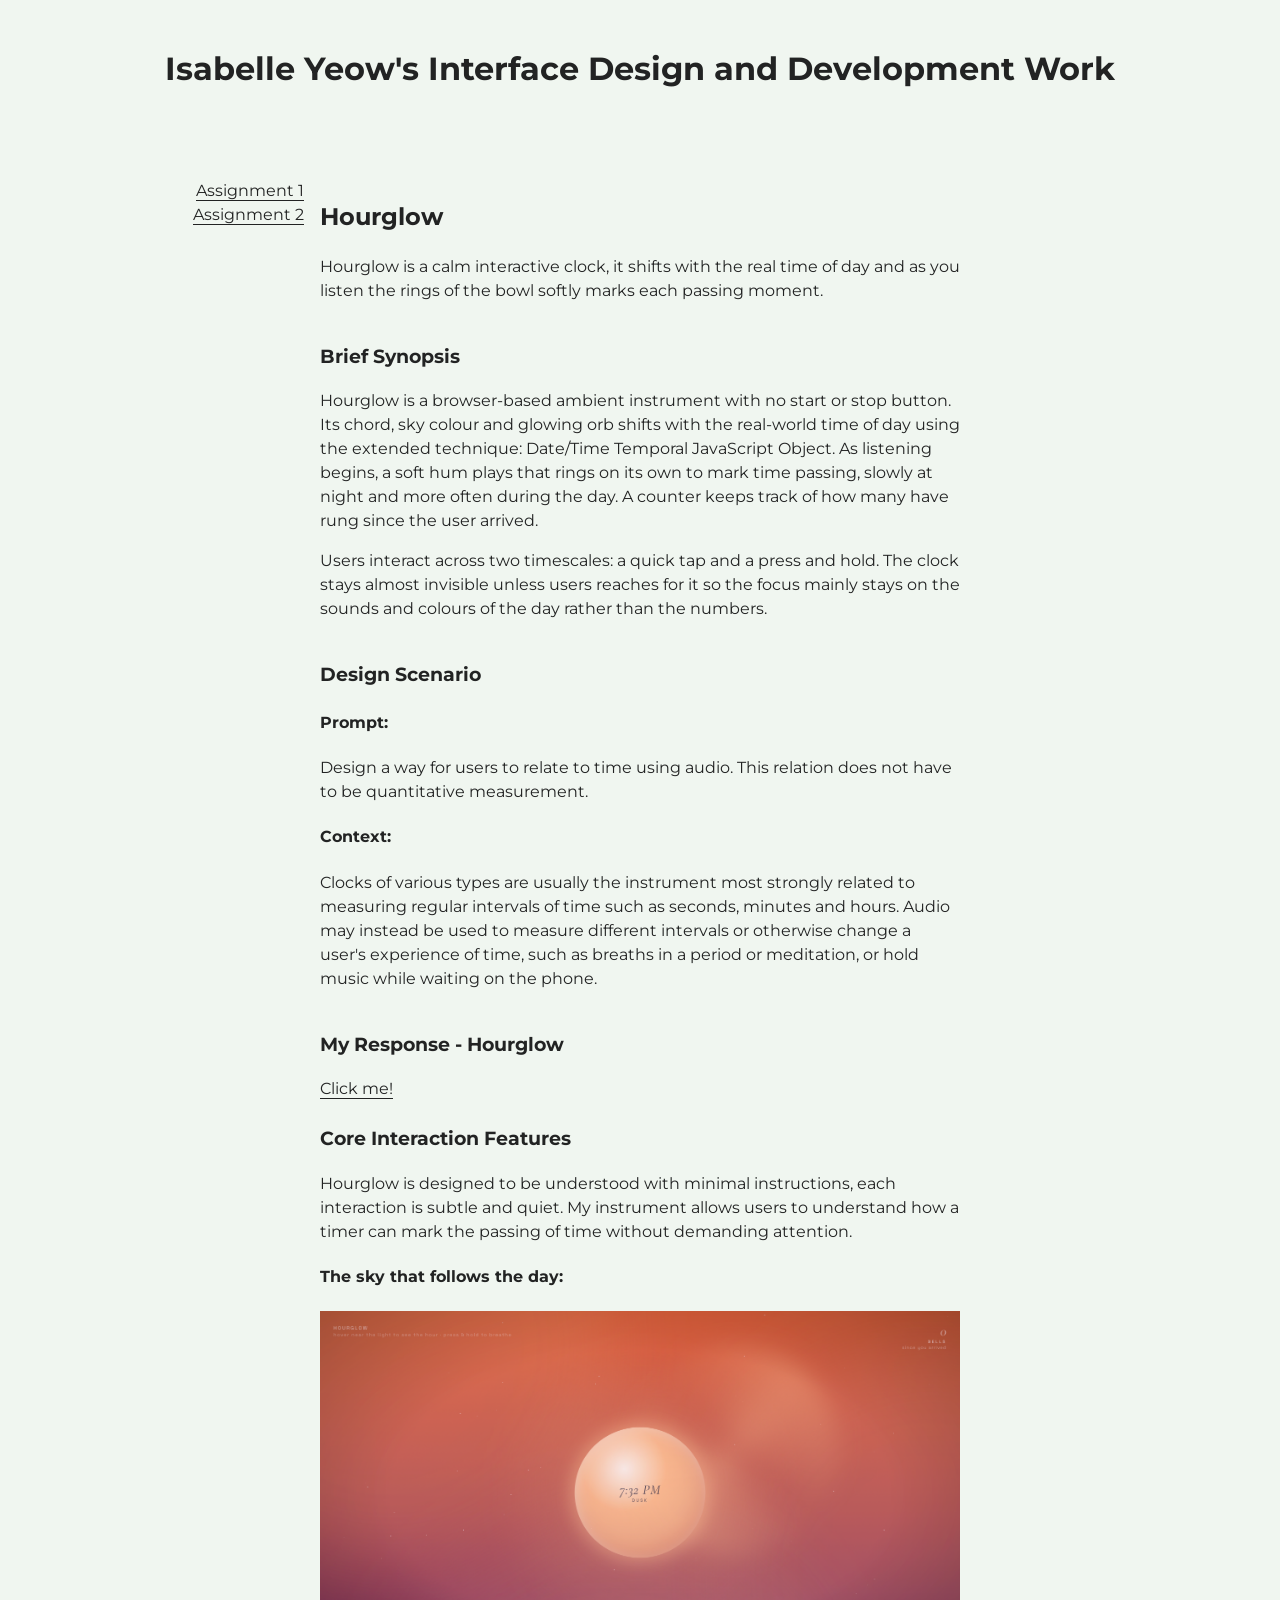
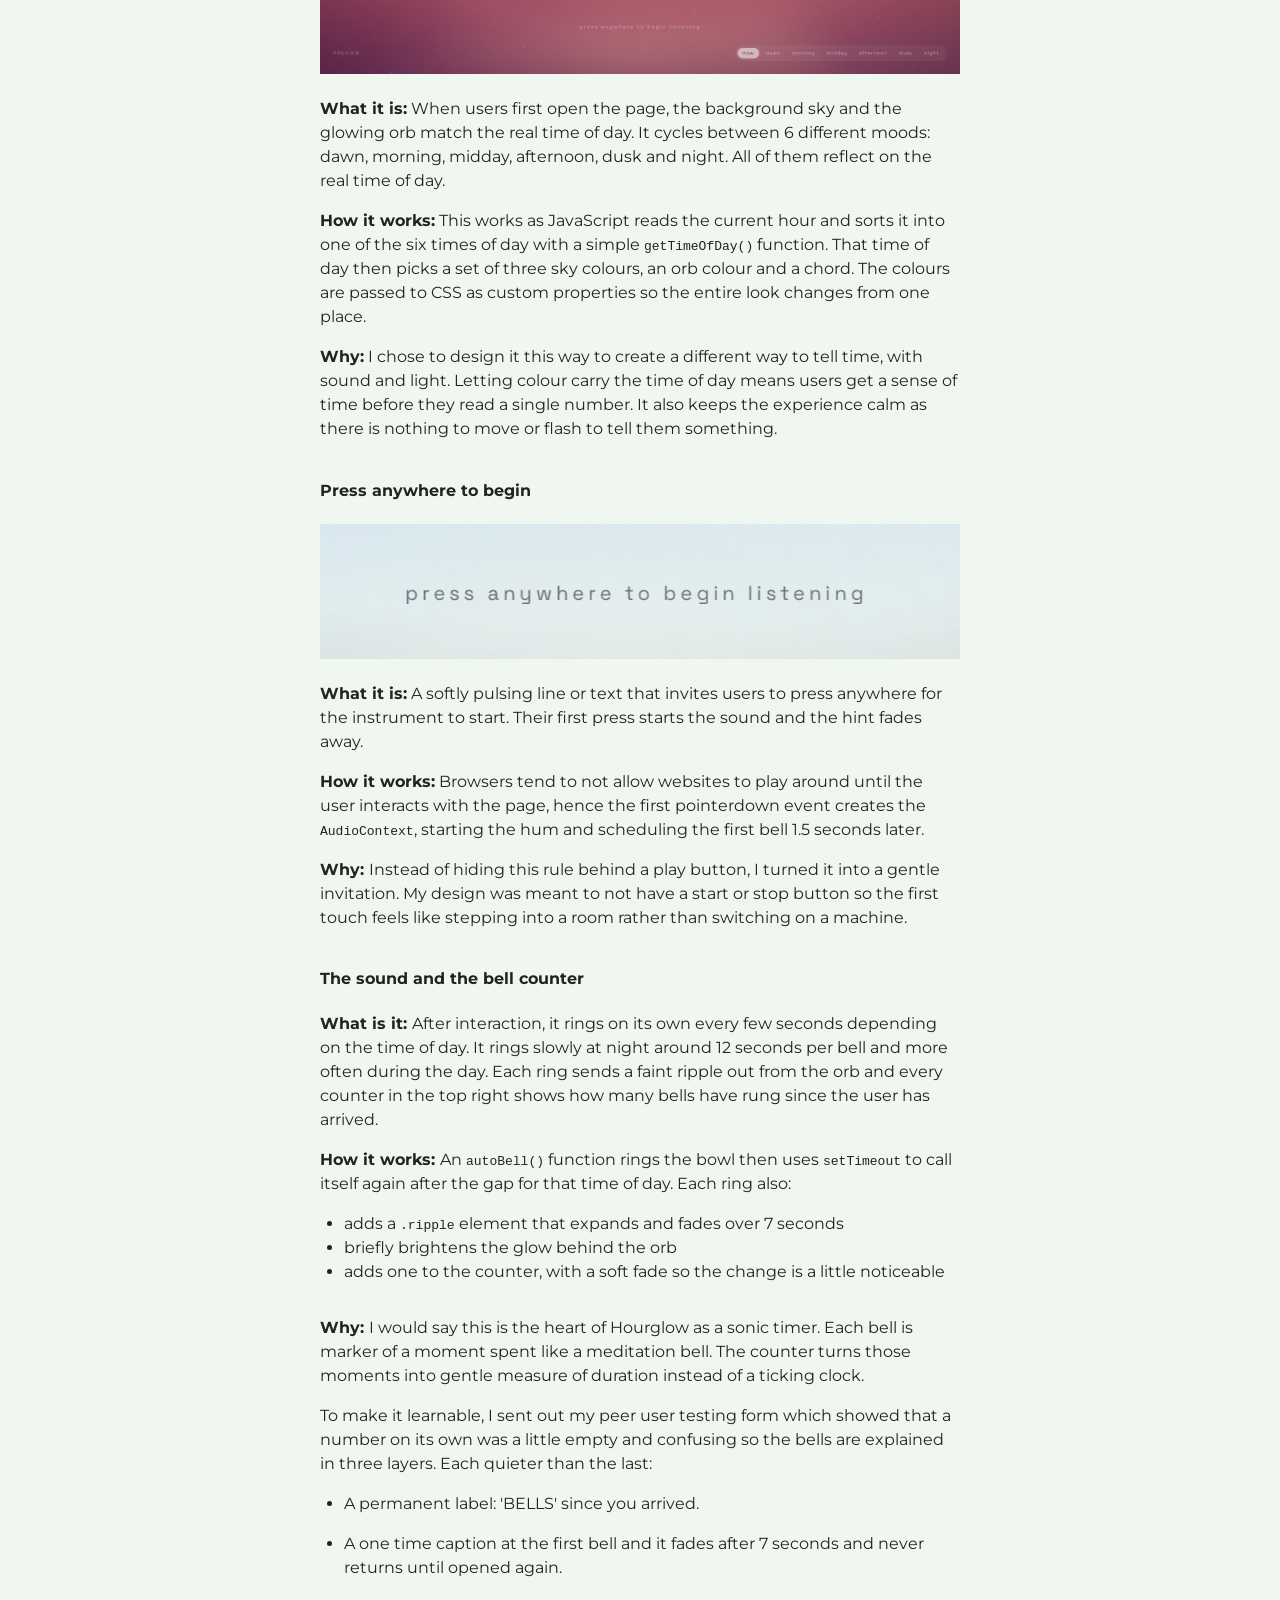
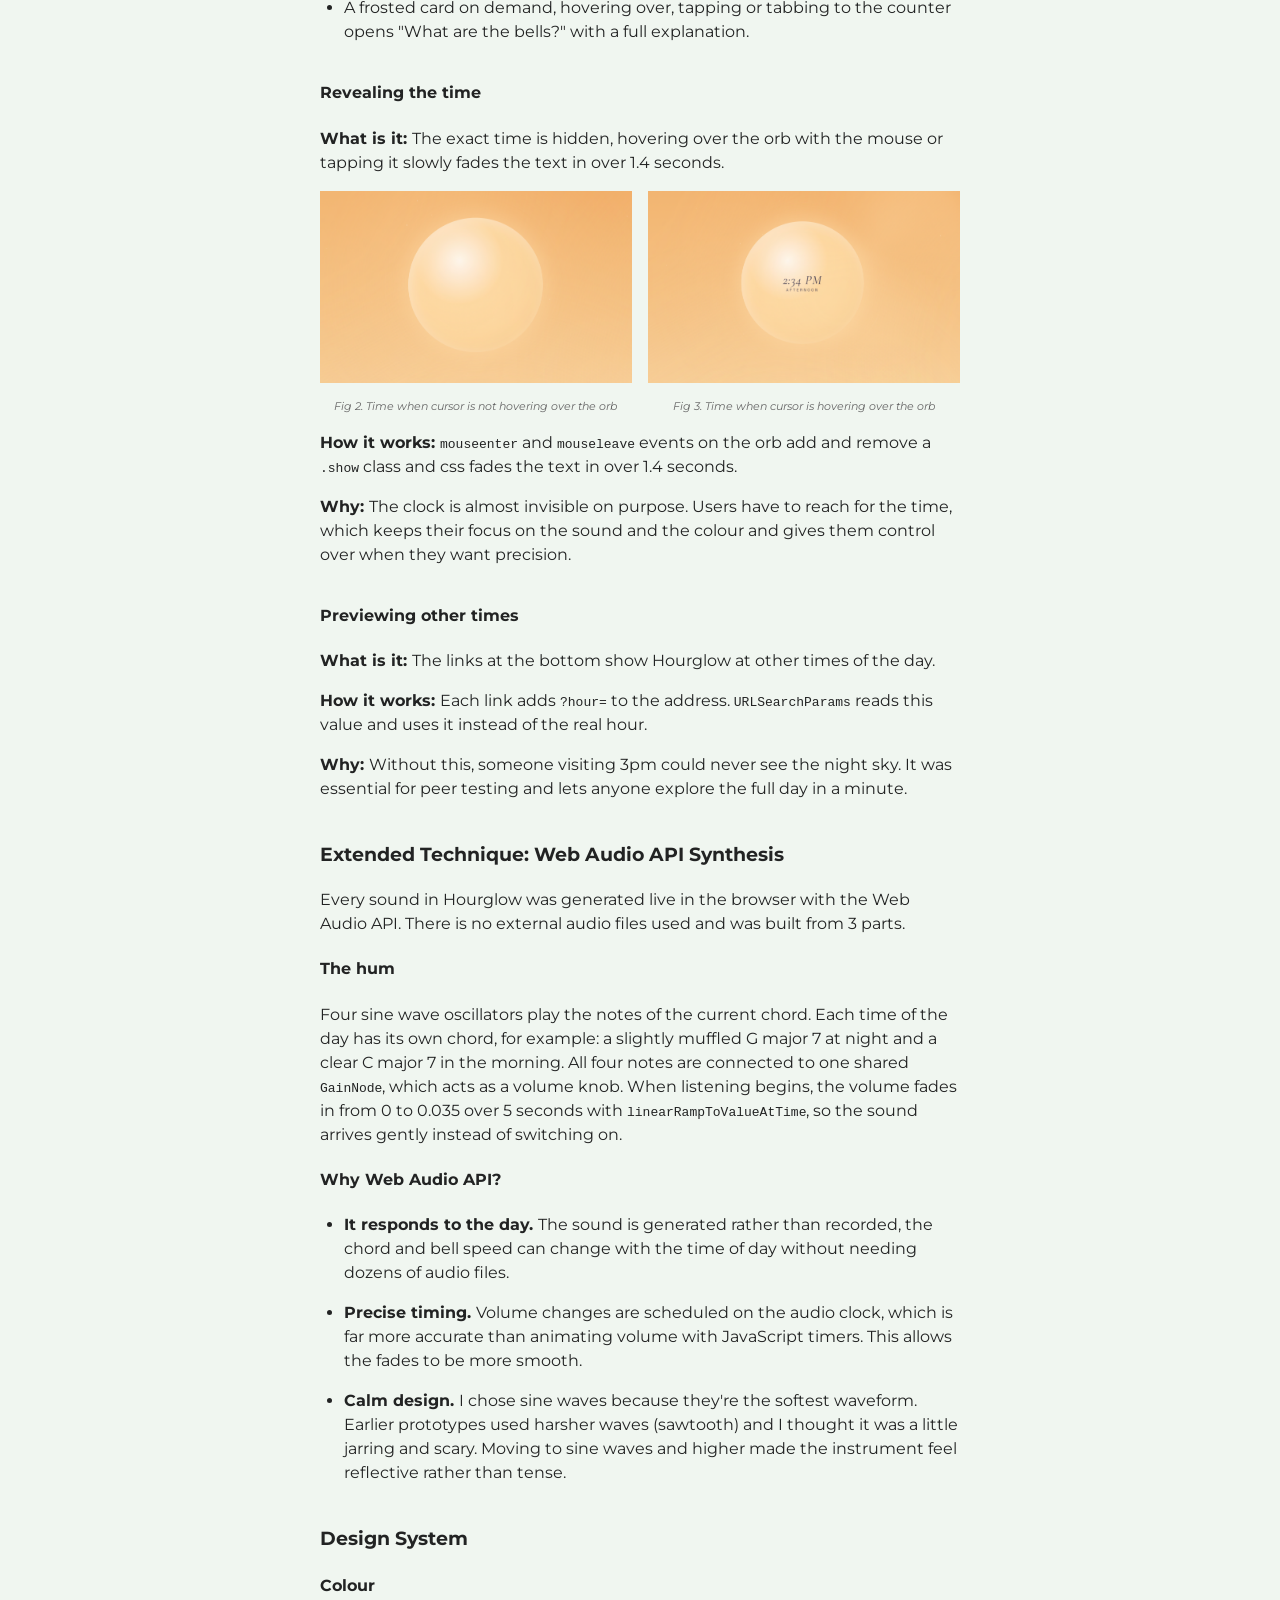
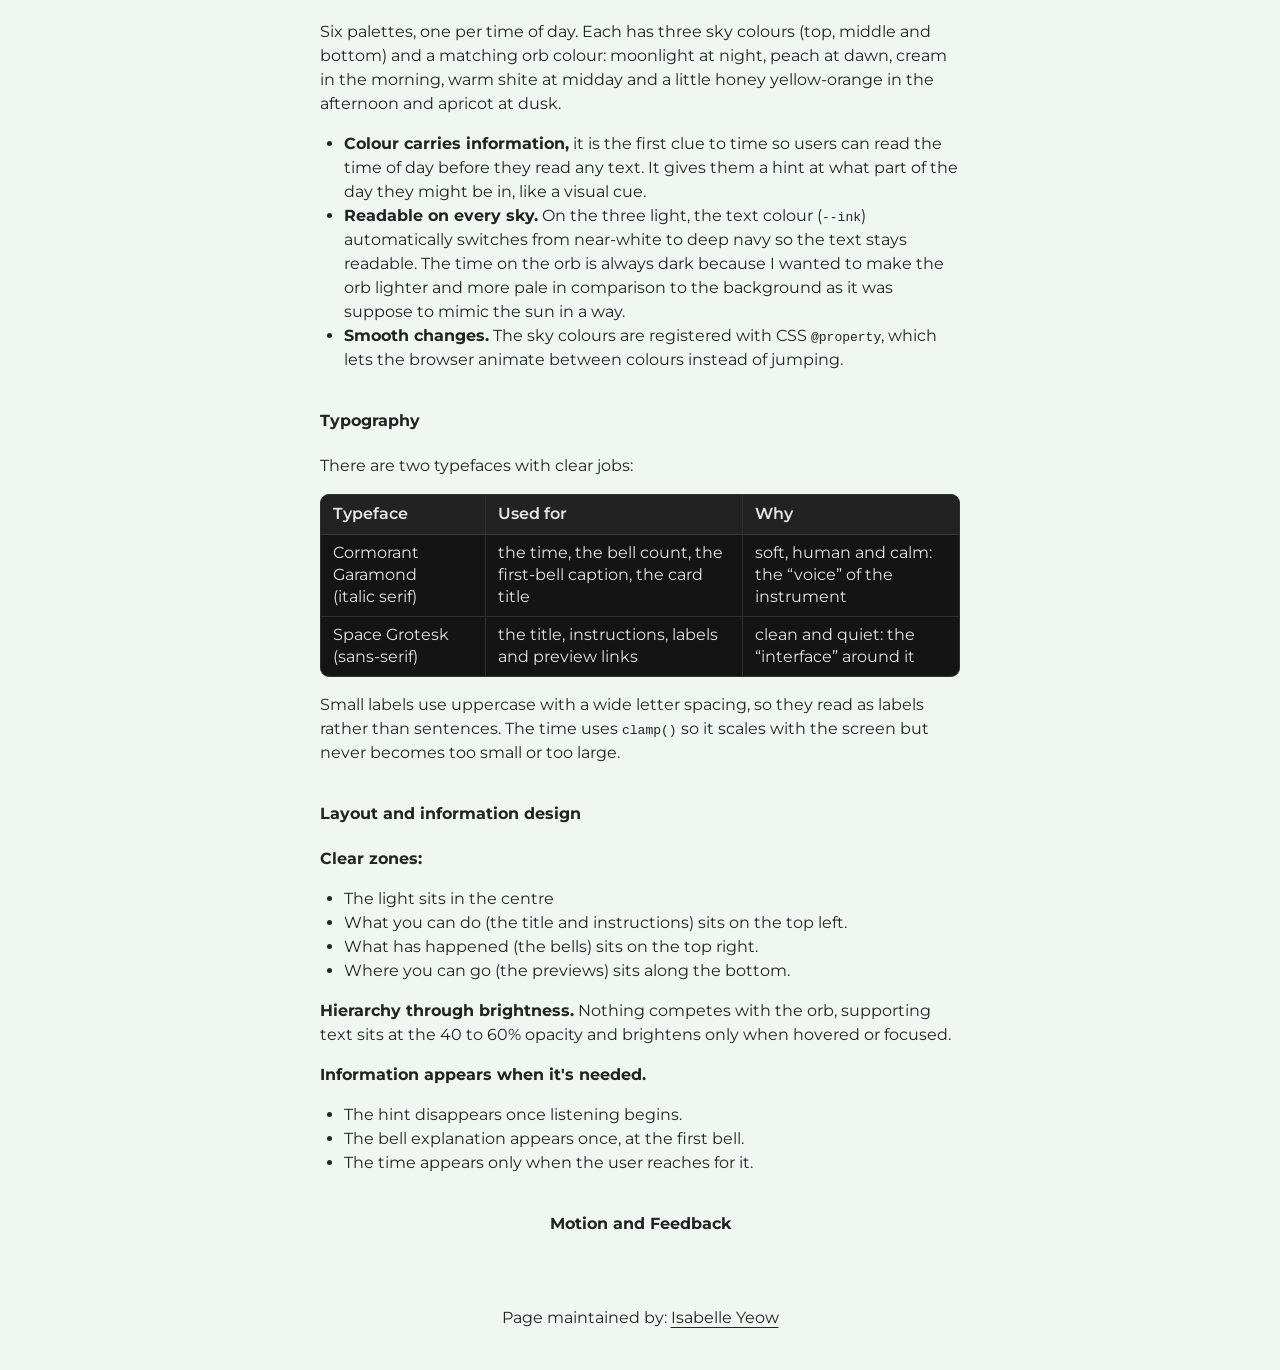
==== index.html @ b7713d22 "Update index.html" ====
<!doctype html>
<html lang="en">
<head>
    <meta charset="UTF-8">
    <meta name="viewport"
          content="width=device-width, user-scalable=no, initial-scale=1.0, maximum-scale=1.0, minimum-scale=1.0">
    <meta http-equiv="X-UA-Compatible" content="ie=edge">

<!-- !!!!! -->
<!--    change this to refer to your specific page  -->
    <title>Isabelle's Work Index!</title>

<!-- !!!!! -->
<!--  change this to your preferred icon  -->
    <!-- favicon was sourced from favicon.io but the original graphics are copyright 2020 Twitter, Inc
    and other contributors -->
    <!-- They are licensed under CC-BY 4.0 as linked below -->
    <!-- https://creativecommons.org/licenses/by/4.0/ -->
    <link rel="icon" type="image/png" href="./assets/icons/favicon.ico">

    <link rel="stylesheet" href="reset.css">
    <link rel="stylesheet" href="style.css">
</head>
<body>

    <header>
<!-- !!!!! -->
<!--    change this to your preferred online name  -->
        <h1>Isabelle Yeow's Interface Design and Development Work</h1>
    </header>

    <div class="mainNavContainer">

        <nav>
            <a href="./assignment1.html">Assignment 1</a>
            <a href="./assignment2.html">Assignment 2</a>
        </nav>

        <main>
            <section id="intro-section">
                <h1>Hourglow</h1>
                <p>Hourglow is a calm interactive clock, it shifts with the real time of day and as you listen the rings of the bowl softly marks each passing moment. </p>
            </section>
       

        <section>
                <h3>Brief Synopsis</h3>
                    <p> Hourglow is a browser-based ambient instrument with no start or stop button. Its chord, sky colour and glowing orb shifts with the real-world time of day using 
                        the extended technique: Date/Time Temporal JavaScript Object. As listening begins, a soft hum plays that rings on its own to mark time passing, slowly at night and more often during the day. A counter keeps track of how 
                        many have rung since the user arrived.</p>
                    <p>Users interact across two timescales: a quick tap and a press and hold. The clock stays almost invisible unless users reaches for it so the focus mainly stays on the 
                        sounds and colours of the day rather than the numbers. </p>
                    </p>
        </section>

        <section>
                <h3>Design Scenario</h3>
                <h4>Prompt:</h4>
                    <p>Design a way for users to relate to time using audio. This relation does not have to be quantitative measurement.</p>
                <h4>Context:</h4>
                <p>Clocks of various types are usually the instrument most strongly related to measuring regular intervals of time such as 
                    seconds, minutes and hours. Audio may instead be used to measure different intervals or otherwise change a user's experience of time, such as breaths 
                    in a period or meditation, or hold music while waiting on the phone.</p>
        </section>

        <section>
                <h3>My Response - Hourglow</h3>
                <a href="https://isabelleyeow.github.io/parallelPrototypesA2/">Click me!</a>
                <p></p>
                <h3>Core Interaction Features</h3>
                <p>Hourglow is designed to be understood with minimal instructions, each interaction is subtle and quiet. My instrument allows users to understand how a timer can mark the passing of time without demanding attention. </p>

                <h4>The sky that follows the day:</h4>
                <img src="sky.png">
                <!--add more information about why night only has one colour-->
                <p><strong>What it is:</strong> When users first open the page, the background sky and the glowing orb match the real time of day. It cycles between 6 different moods: dawn, morning, midday, afternoon, dusk and night. All of them reflect on the real time of day. </p>
                <p><strong>How it works:</strong> This works as JavaScript reads the current hour and sorts it into one of the six times of day with a simple <code>getTimeOfDay()</code> function. That time of day then picks a set of three sky colours, an orb colour and a chord. The colours are passed to CSS as custom properties so the entire look changes from one place. </p>
                <p><strong>Why:</strong> I chose to design it this way to create a different way to tell time, with sound and light. Letting colour carry the time of day means users get a sense of time before they read a single number. It also keeps the experience calm as there is nothing to move or flash to tell them something. </p>
            </section>

        <section>
                <h4>Press anywhere to begin</h4>
                <img src="press.png">
                <p><strong>What it is:</strong> A softly pulsing line or text that invites users to press anywhere for the instrument to start. Their first press starts the sound and the hint fades away. </p>
                <p><strong>How it works:</strong> Browsers tend to not allow websites to play around until the user interacts with the page, hence the first pointerdown event creates the <code>AudioContext</code>, starting the hum and scheduling the first bell 1.5 seconds later. </p>
                <p><strong>Why: </strong>Instead of hiding this rule behind a play button, I turned it into a gentle invitation. My design was meant to not have a start or stop button so the first touch feels like stepping into a room rather than switching on a machine. </p>
        </section>

        <section>
            <h4>The sound and the bell counter</h4>
            <p><strong>What is it: </strong> After interaction, it rings on its own every few seconds depending on the time of day. It rings slowly at night around 12 seconds per bell and more often during the day. Each ring sends a faint ripple out from the orb and every counter in the top right shows how many bells have rung since the user has arrived.</p>
            <p><strong>How it works: </strong>An <code>autoBell()</code> function rings the bowl then uses <code>setTimeout</code> to call itself again after the gap for that time of day. Each ring also:</p>
            <ul>
                <li>adds a <code>.ripple</code> element that expands and fades over 7 seconds</li>
                <li>briefly brightens the glow behind the orb</li>
                <li>adds one to the counter, with a soft fade so the change is a little noticeable</li>
            </ul>
        </section>
        <section>
            <p><strong>Why: </strong> I would say this is the heart of Hourglow as a sonic timer. Each bell is marker of a moment spent like a meditation bell. The counter turns those moments into gentle measure of duration instead of a ticking clock. </p>
            <p>To make it learnable, I sent out my peer user testing form which showed that a number on its own was a little empty and confusing so the bells are explained in three layers. Each quieter than the last:</p>
        <ul>
            <li><p>A permanent label: 'BELLS' since you arrived.</p></li>
            <li><p>A one time caption at the first bell and it fades after 7 seconds and never returns until opened again.</p></li>
            <li><p>A frosted card on demand, hovering over, tapping or tabbing to the counter opens "What are the bells?" with a full explanation.</p></li>
        </ul>
        </section>
        <section>
            <h4>Revealing the time</h4>
            <p><strong>What is it: </strong> The exact time is hidden, hovering over the orb with the mouse or tapping it slowly fades the text in over 1.4 seconds. </p>
            <div class="image-row">
                            <figure>
                                <img src="timegone.png">
                                <figcaption>Fig 2. Time when cursor is not hovering over the orb</figcaption>
                            </figure>
                            <figure>
                                <img src="timeappear.png">
                                <figcaption>Fig 3. Time when cursor is hovering over the orb</figcaption>
                            </figure>
                        </div>
            <p><strong>How it works: </strong> <code>mouseenter</code> and <code>mouseleave</code> events on the orb add and remove a <code>.show</code> class and css fades the text in over 1.4 seconds. </strong></p>
            <p><strong> Why: </strong> The clock is almost invisible on purpose. Users have to reach for the time, which keeps their focus on the sound and the colour and gives them control over when they want precision. </p>
        </section>

        <section>
            <h4>Previewing other times</h4>
            <p><strong>What is it: </strong>The links at the bottom show Hourglow at other times of the day.</p>
            <p><strong>How it works: </strong>Each link adds <code>?hour=</code> to the address. <code>URLSearchParams</code> reads this value and uses it instead of the real hour. </p>
            <p><strong>Why: </strong> Without this, someone visiting 3pm could never see the night sky. It was essential for peer testing and lets anyone explore the full day in a minute. </p>
        </section>

        <section>
            <h3>Extended Technique: Web Audio API Synthesis</h3>
            <p>Every sound in Hourglow was generated live in the browser with the Web Audio API. There is no external audio files used and was built from 3 parts.</p>
            <h4>The hum </h4>
            <p>Four sine wave oscillators play the notes of the current chord. Each time of the day has its own chord, for example: a slightly muffled G major 7 at night and a clear C major 7 in the morning. All four notes are connected to one shared <code>GainNode</code>, which acts as a volume knob. When listening begins, the volume fades in from 0 to 0.035 over 5 seconds with <code>linearRampToValueAtTime</code>, so the sound arrives gently instead of switching on. </p>
            <h4>Why Web Audio API?</h4>
            <ul>
                <li><p><strong>It responds to the day. </strong> The sound is generated rather than recorded, the chord and bell speed can change with the time of day without needing dozens of audio files.</p></li>
                <li><p><strong>Precise timing. </strong> Volume changes are scheduled on the audio clock, which is far more accurate than animating volume with JavaScript timers. This allows the fades to be more smooth. </p></li>
                <li><p><strong>Calm design. </strong> I chose sine waves because they're the softest waveform. Earlier prototypes used harsher waves (sawtooth) and I thought it was a little jarring and scary. Moving to sine waves and higher made the instrument feel reflective rather than tense.</p></li>
        </section>

        <section>
            <h3>Design System</h3>
            <h4>Colour</h4>
            <p>Six palettes, one per time of day. Each has three sky colours (top, middle and bottom) and a matching orb colour: moonlight at night, peach at dawn, cream in the morning, warm shite at midday and a little honey yellow-orange in the afternoon and apricot at dusk.</p>
                <ul>
                    <li><strong>Colour carries information,</strong> it is the first clue to time so users can read the time of day before they read any text. It gives them a hint at what part of the day they might be in, like a visual cue. </li>
                    <li><strong>Readable on every sky.</strong> On the three light, the text colour (<code>--ink</code>) automatically switches from near-white to deep navy so the text stays readable. The time on the orb is always dark because I wanted to make the orb lighter and more pale in comparison to the background as it was suppose to mimic the sun in a way. </li>
                    <li><strong>Smooth changes.</strong> The sky colours are registered with CSS <code>@property</code>, which lets the browser animate between colours instead of jumping. </li>
                </ul>
        </section>

        <section>
            <h4>Typography</h4>
            <p>There are two typefaces with clear jobs:</p>
            <table class="typography-table">
                <thead>
                    <tr>
                    <th>Typeface</th>
                    <th>Used for</th>
                    <th>Why</th>
                    </tr>
                </thead>
                <tbody>
                    <tr>
                    <td>
                        Cormorant Garamond
                        <br />
                        (italic serif)
                    </td>
                    <td>
                        the time, the bell count, the first-bell
                        caption, the card title
                    </td>
                    <td>
                        soft, human and calm: the “voice”
                        of the instrument
                    </td>
                    </tr>
                    <tr>
                    <td>
                        Space Grotesk (sans-serif)
                    </td>
                    <td>
                        the title, instructions, labels and
                        preview links
                    </td>
                    <td>
                        clean and quiet: the “interface”
                        around it
                    </td>
                    </tr>
                </tbody>
                </table>

        <p>Small labels use uppercase with a wide letter spacing, so they read as labels rather than sentences. The time uses <code>clamp()</code> so it scales with the screen but never becomes too small or too large. </p>
        </section>
        <section>
            <h4>Layout and information design</h4>
            <p><strong>Clear zones:</strong></p>
                <ul>
                    <li>The light sits in the centre</li>
                    <li>What you can do (the title and instructions) sits on the top left.</li>
                    <li>What has happened (the bells) sits on the top right.</li>
                    <li>Where you can go (the previews) sits along the bottom. </li>
                </ul>
                <p><strong>Hierarchy through brightness.</strong> Nothing competes with the orb, supporting text sits at the 40 to 60% opacity and brightens only when hovered or focused. </p>
                <p><strong>Information appears when it's needed.</strong></p>
                <ul>
                    <li>The hint disappears once listening begins.</li>
                    <li>The bell explanation appears once, at the first bell.</li>
                    <li>The time appears only when the user reaches for it. </li>
                </ul>
        </section>
        <section>
            <h4>Motion and Feedback</h4>

        </section>


        </main>
        <!-- this is an empty element which helps with spacing -->
        <aside></aside>

    </div>

    <footer>
        <p>
<!-- !!!!! -->
<!--    change this to your preferred online name and update link to refer to your github page  -->
            Page maintained by:
            <a href="https://github.com/isabelleyeow/" target="_blank">
            Isabelle Yeow
            </a>
        </p>
    </footer>
</body>
</html>
---- style.css ----
/*!!!!!*/
/*add in your own font imports here*/
/*remember to update them in the rest of the CSS : eg the body selector*/
@import url('https://fonts.googleapis.com/css2?family=Bowlby+One+SC&family=Montserrat:ital,wght@0,100..900;1,100..900&display=swap');

/*!!!!!*/
/*change out, and/or add colours to the colour scheme*/
:root{
    /* basic 2-bit palette from 1bit Monitor Glow Palette by Polyducks */
    /* https://lospec.com/palette-list/1bit-monitor-glow */
    --colour-1: #222323;
    --colour-2: #f0f6f0;
}

/* this swaps the colour order to account for user's OS dark mode */
/*!!!!!*/
/*remember to update the colours here too to reflect the above changes*/
@media (prefers-color-scheme: dark) {
    :root{
        --colour-1: #f0f6f0;
        --colour-2: #222323;
    }
}


body {
    background-color: var(--colour-2);
    color: var(--colour-1);
    font-family: 'Montserrat', sans-serif;
    line-height: 1.5;
    padding: 1rem;
    display: flex;
    flex-direction: column;
    gap: 1rem;
}

header {
    display: flex;
    justify-content: center;
    margin-block-end: 3rem;
}

h2, h3 {
    margin-top: 1.5rem;
}

p {
    margin-bottom: 1rem;
}

ul {
    list-style: disc;
    padding-left: 1.5rem;
}

img {
    max-width: 100%;
    height: auto;
}

.touchpianist {
    max-width: 100%;
}

.image-row {
    display: flex;
    gap: 1rem;
    align-items: flex-start;
}

.image-row figure {
    max-width: 50%;
    margin: 0;
}

.image-row img {
    width: 100%;
    height: auto;
}

figure {
    margin: 0;
}

figcaption {
    font-style: italic;
    font-size: 0.7rem;
    color: var(--text-secondary, #666);
    margin-top: 0.5rem;
    text-align: center;
}

.reference {
    font-size: 0.85rem;
    font-style: italic;
    color: var(--text-secondary, #666);
}

.mainNavContainer {
    flex: 1;
    display: flex;
    justify-content: center;
    gap: 1rem;
}

nav {
    display: flex;
    flex-direction: column;
    min-width: fit-content;
    flex: 1;
    align-items: flex-end;
}

main {
    display: flex;
    flex-direction: column;
    align-items: center;
}

section {
    max-width: 80rch;
}

.firstSectionHeading {
     margin-top: 0;
}

aside {
    visibility: hidden;
    flex: 1;
}

footer {
    display: flex;
    justify-content: center;
    margin-block-start: 1rem;
}

/*technique from Kevin Powell*/
/*https://youtu.be/CU8Plk-53RU?si=zMpP0Pfbg1SaXeDB&t=255*/
/*longer post about how this works and the * + * selector*/
/*https://alistapart.com/article/axiomatic-css-and-lobotomized-owls/*/
.prose > * + * {
    margin-block-start: var(--prose-flow, 1em);
}

/* breakpoints from Material Design Spec https://m3.material.io/foundations/layout/breakpoints/overview */
/* while sometimes mobile first is recommended, as we will be focused on desktop, we will start there */

/* assumed base sizing is large (1200–1599px) : desktop  */

/* extra-large breakpoint : desktop, ultrawide monitors */
@media (width > 1600px) {

}

/* expanded breakpoint : phone or tablet in landscape, desktop */
@media (width < 1200px) {
    header {
        margin-block-end: 2rem;
    }
    footer {
        margin-block-start: 2rem;
    }
}
/* medium breakpoint : tablet in portrait */
@media (width < 840px) {
    header {
        margin-block-end: 1rem;
    }
    .mainNavContainer {
        flex-direction: column;
        justify-content: flex-start;
        align-items: center;
    }
    nav {
        flex: 0;
        width: 100%;
        max-width: 80rch;
        justify-content: space-between;
        flex-direction: row;
    }
    main {
        flex: 1;
    }
    aside {
        flex: 0;
    }
    footer {
        margin-block-start: 1rem;
    }
}
/* compact breakpoint : phone in portrait */
@media (width < 600px) {

}
a {
  color: var(--colour-1);
  text-underline-offset: 4px;
}

a:hover {
  opacity: 0.7;
}

/* table css */
.typography-table {
  width: 100%;
  border-collapse: separate;
  border-spacing: 0;
  table-layout: fixed;
  background-color: #141414;
  color: #e5e5e5;
  border: 1px solid #303030;
  border-radius: 9px;
  overflow: hidden;
  font-size: 16px;
  line-height: 1.4;
}

/* header*/
.typography-table thead {
  background-color: #222222;
}

.typography-table th {
  text-align: left;
  font-weight: 600;
  padding: 8px 12px;
  border-bottom: 1px solid #383838;
}

/* table cells*/
.typography-table td {
  padding: 7px 12px;
  vertical-align: top;
  border-bottom: 1px solid #303030;
}

/* the vertical dividers */
.typography-table th:not(:last-child),
.typography-table td:not(:last-child) {
  border-right: 1px solid #303030;
}
.typography-table tbody tr:last-child td {
  border-bottom: none;
}

/* column widths  */
.typography-table th:nth-child(1),
.typography-table td:nth-child(1) {
  width: 25%;
}

.typography-table th:nth-child(2),
.typography-table td:nth-child(2) {
  width: 41%;
}

.typography-table th:nth-child(3),
.typography-table td:nth-child(3) {
  width: 34%;
}
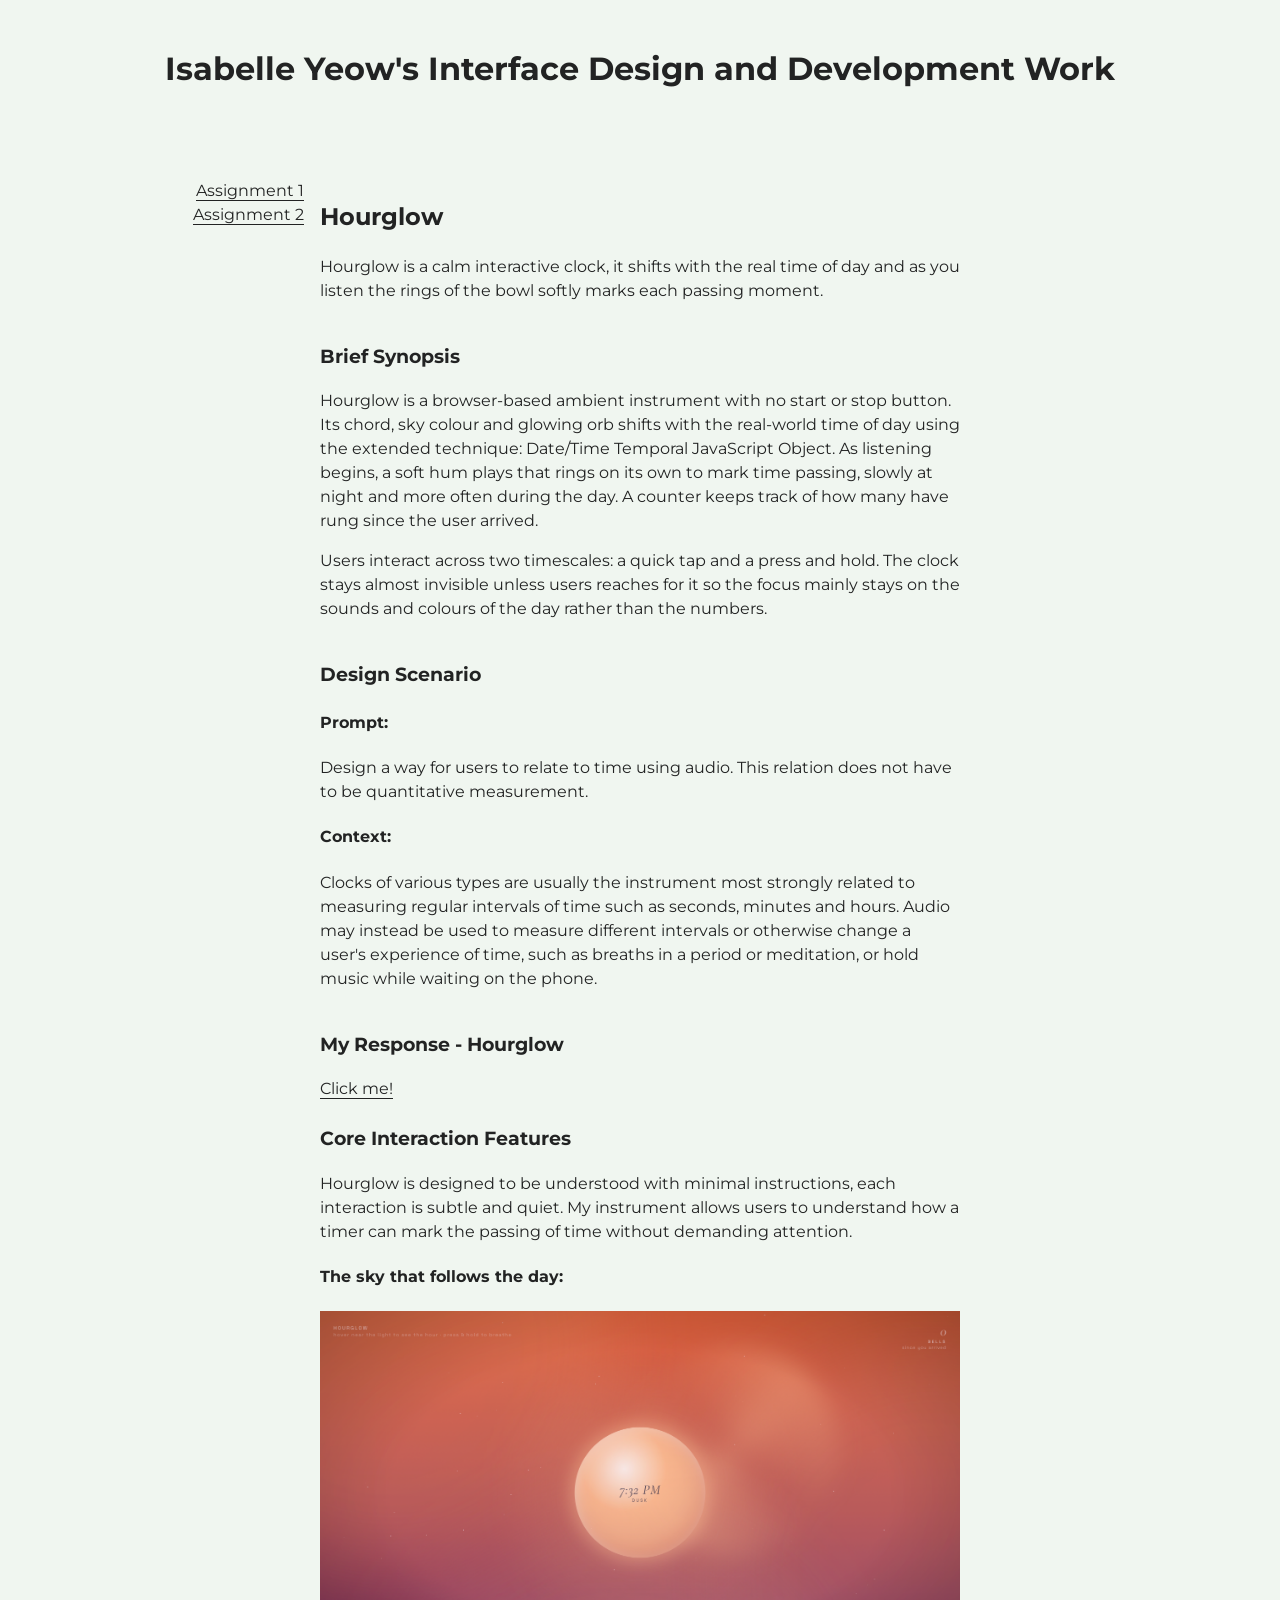
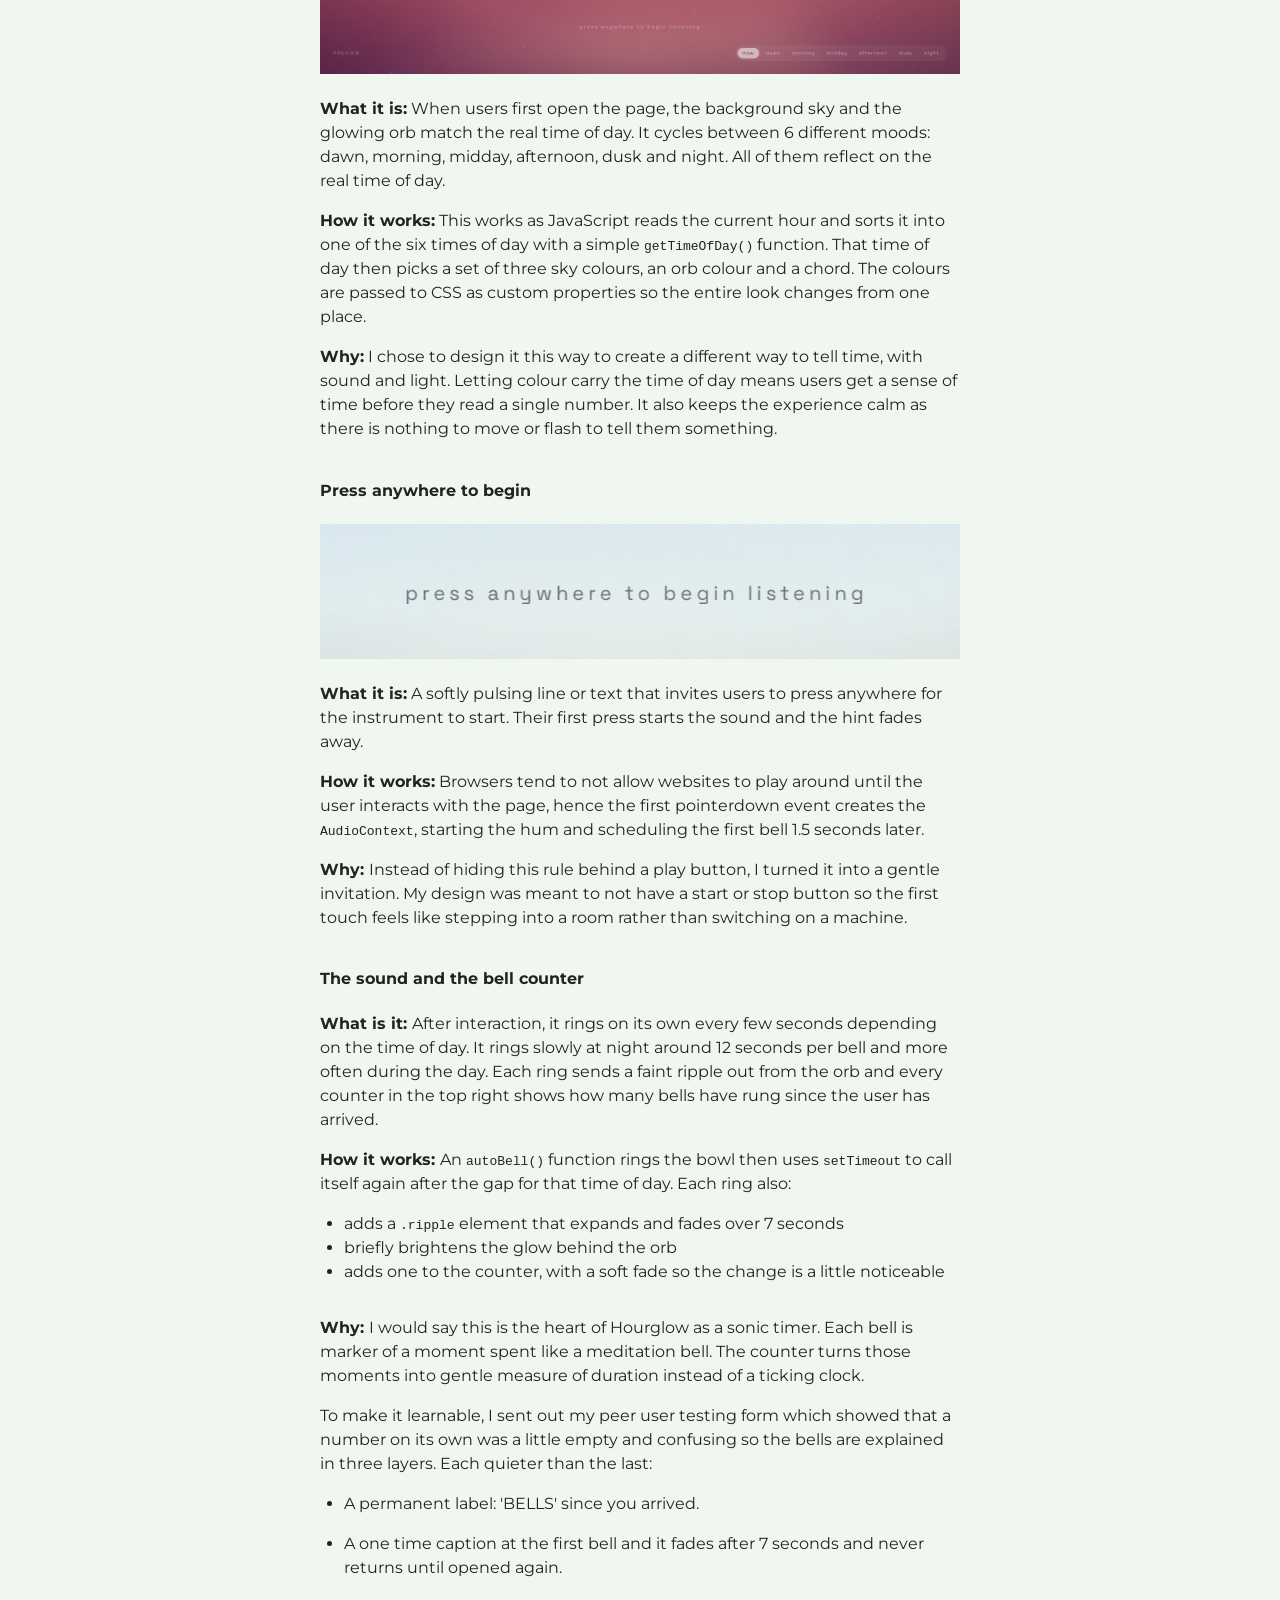
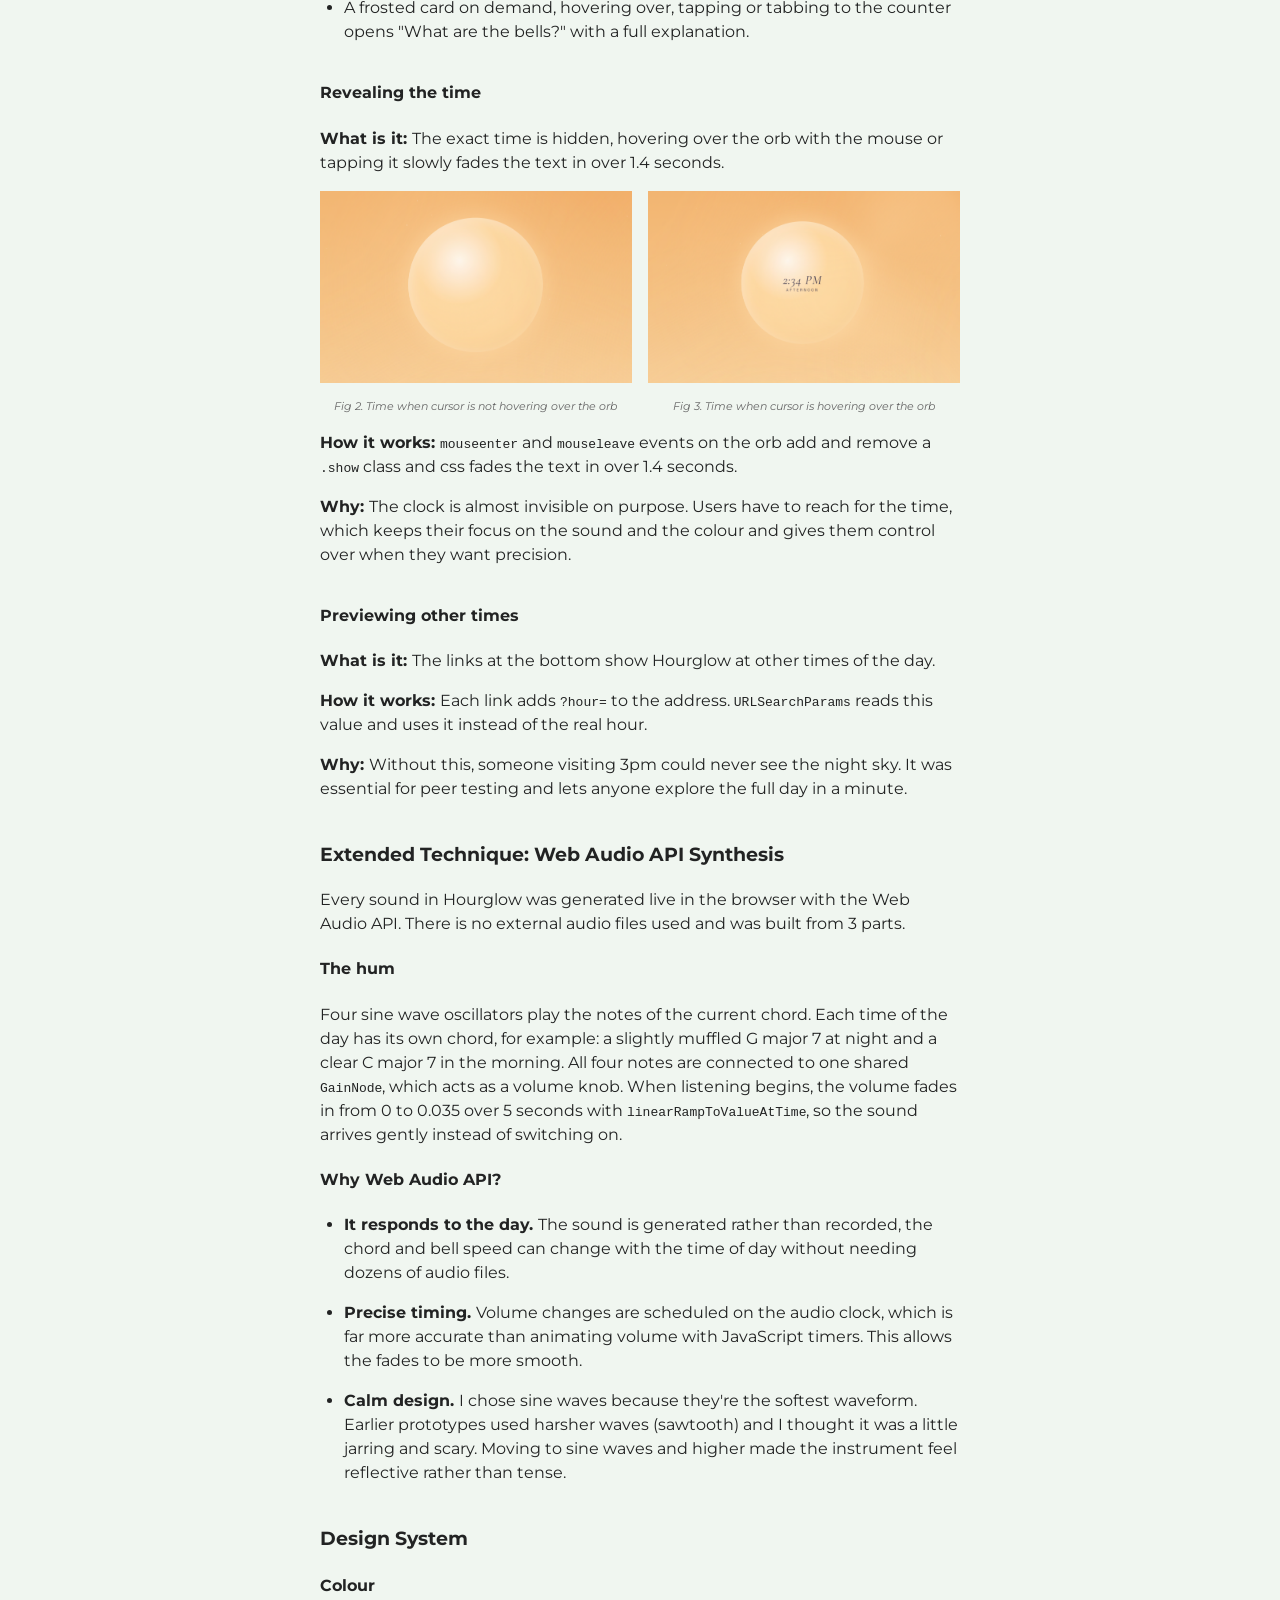
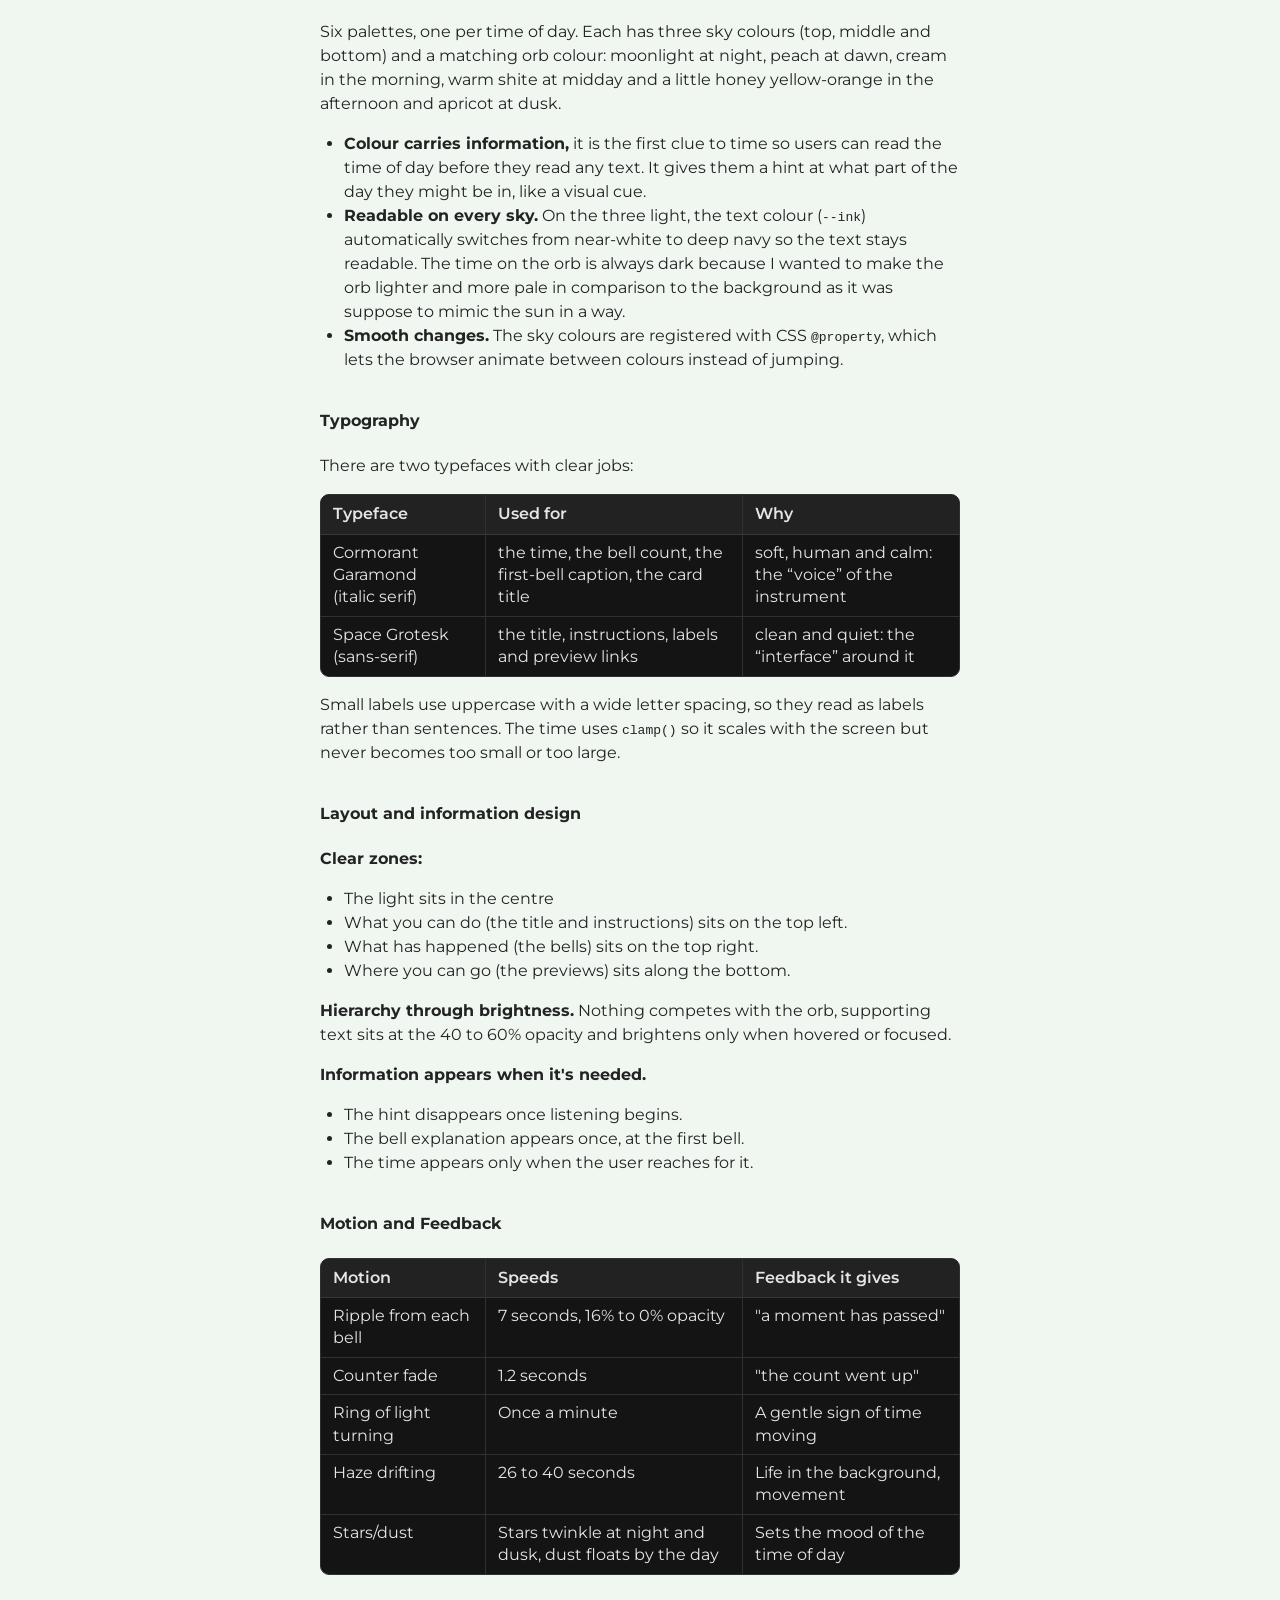
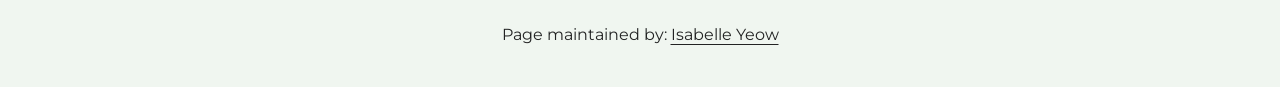
==== commit c9c115c6: "Update index.html" ====
--- a/index.html
+++ b/index.html
@@ -216,6 +216,72 @@
         </section>
         <section>
             <h4>Motion and Feedback</h4>
+            <table class="typography-table">
+                <thead>
+                    <tr>
+                    <th>Motion</th>
+                    <th>Speeds</th>
+                    <th>Feedback it gives</th>
+                    </tr>
+                </thead>
+                <tbody>
+                    <tr>
+                    <td>
+                        Ripple from each bell
+                    </td>
+                    <td>
+                        7 seconds, 16% to 0% opacity
+                    </td>
+                    <td>
+                        "a moment has passed"
+                    </td>
+                    </tr>
+                    <tr>
+                    <td>
+                       Counter fade
+                    </td>
+                    <td>
+                        1.2 seconds
+                    </td>
+                    <td>
+                       "the count went up"
+                    </td>
+                    </tr>
+                    <tr>
+                    <td>
+                        Ring of light turning
+                    </td>
+                    <td>
+                        Once a minute
+                    </td>
+                    <td>
+                        A gentle sign of time moving 
+                    </td>
+                    </tr>
+                    <tr>
+                    <td>
+                        Haze drifting
+                    </td>
+                    <td>
+                        26 to 40 seconds
+                    </td>
+                    <td>
+                        Life in the background, movement
+                    </td>
+                    </tr>
+                    <tr>
+                    <td>
+                        Stars/dust
+                    </td>
+                    <td>
+                        Stars twinkle at night and dusk, dust floats by the day
+                    </td>
+                    <td>
+                        Sets the mood of the time of day
+                    </td>
+                    </tr>
+                </tbody>
+                </table>
 
         </section>
 
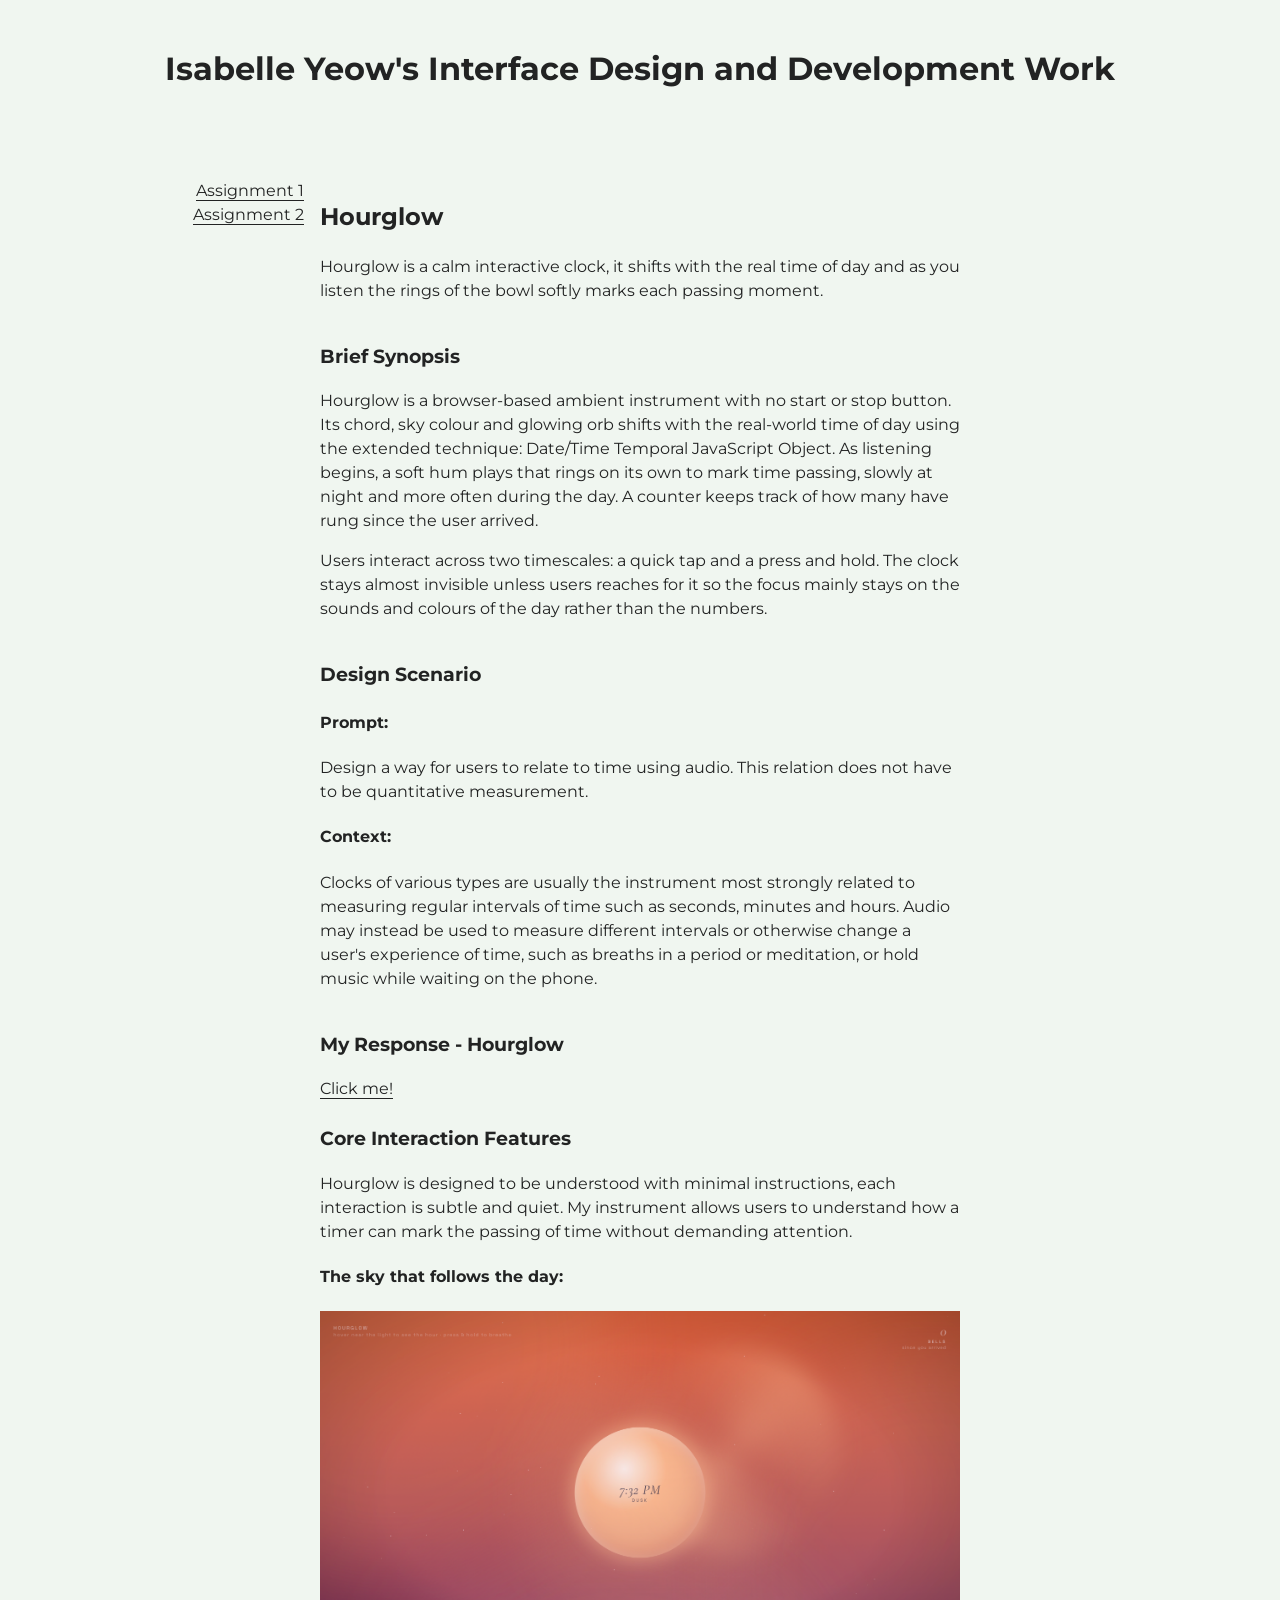
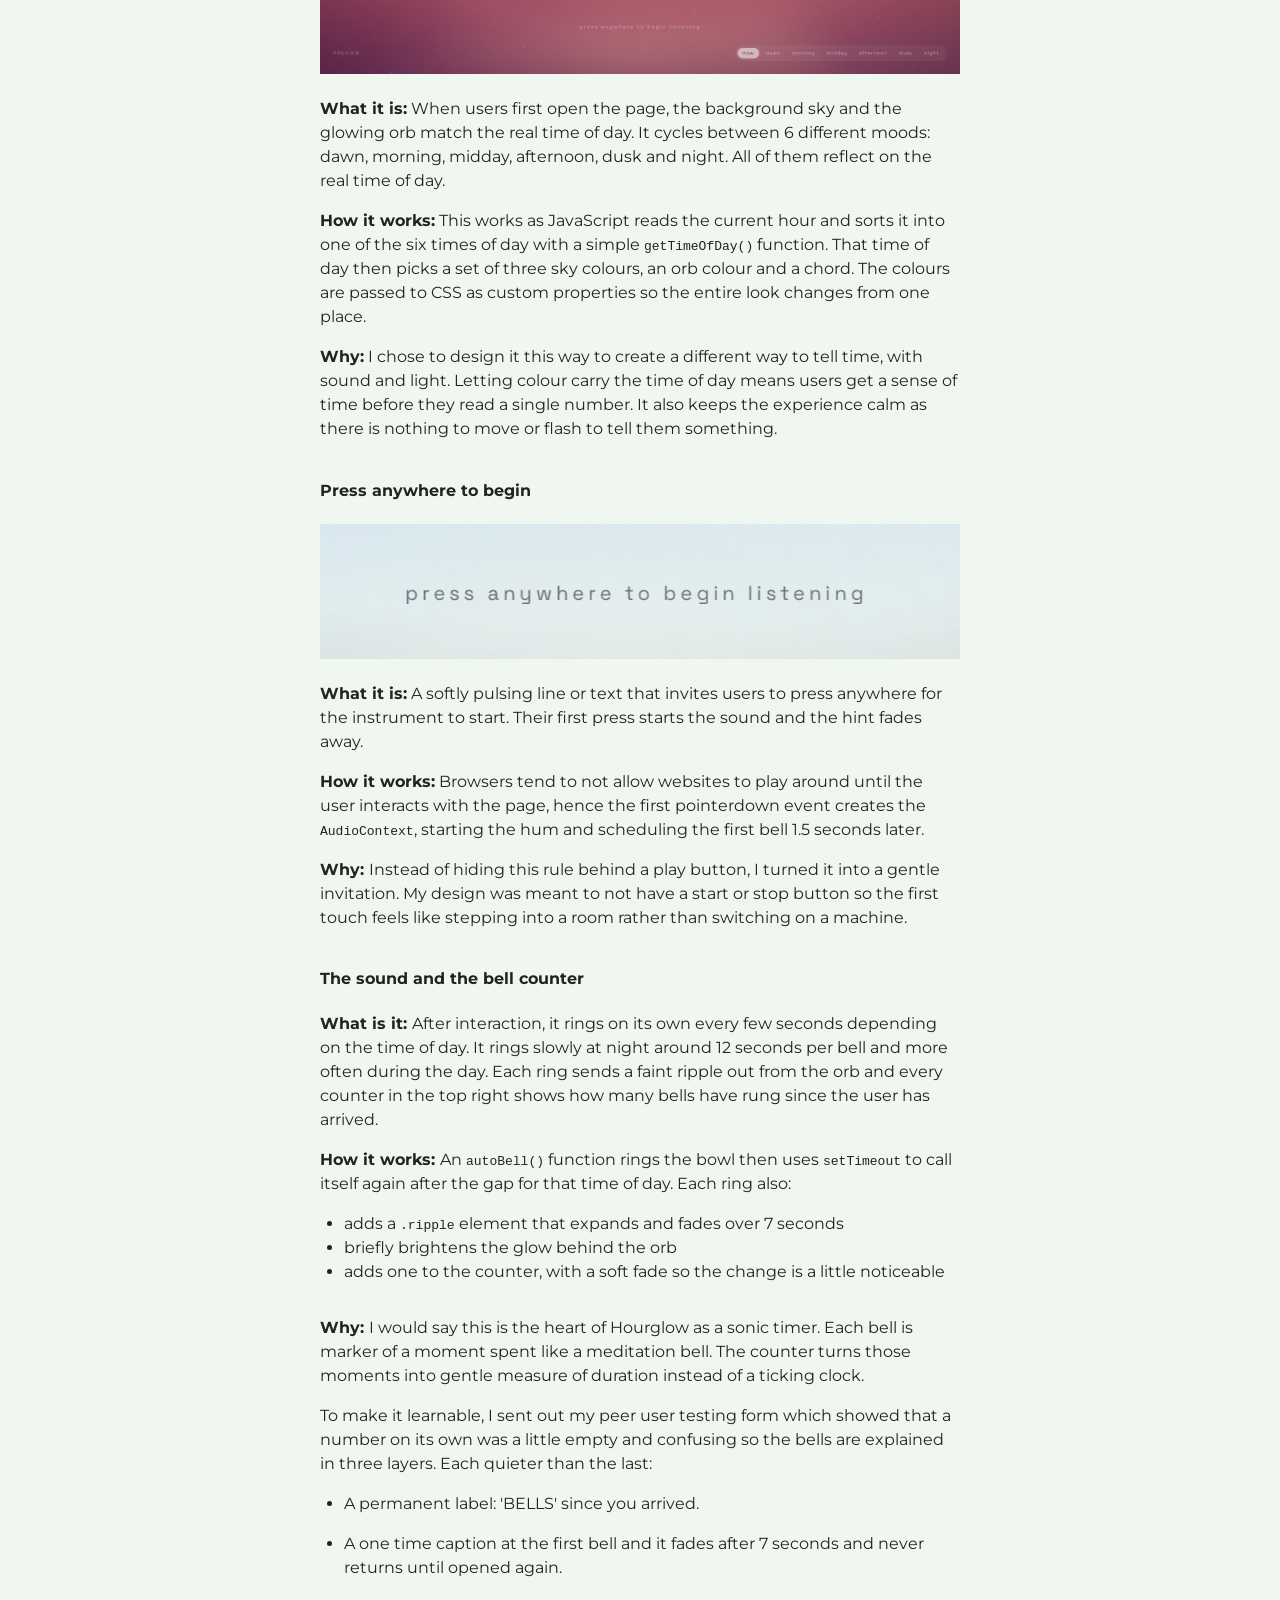
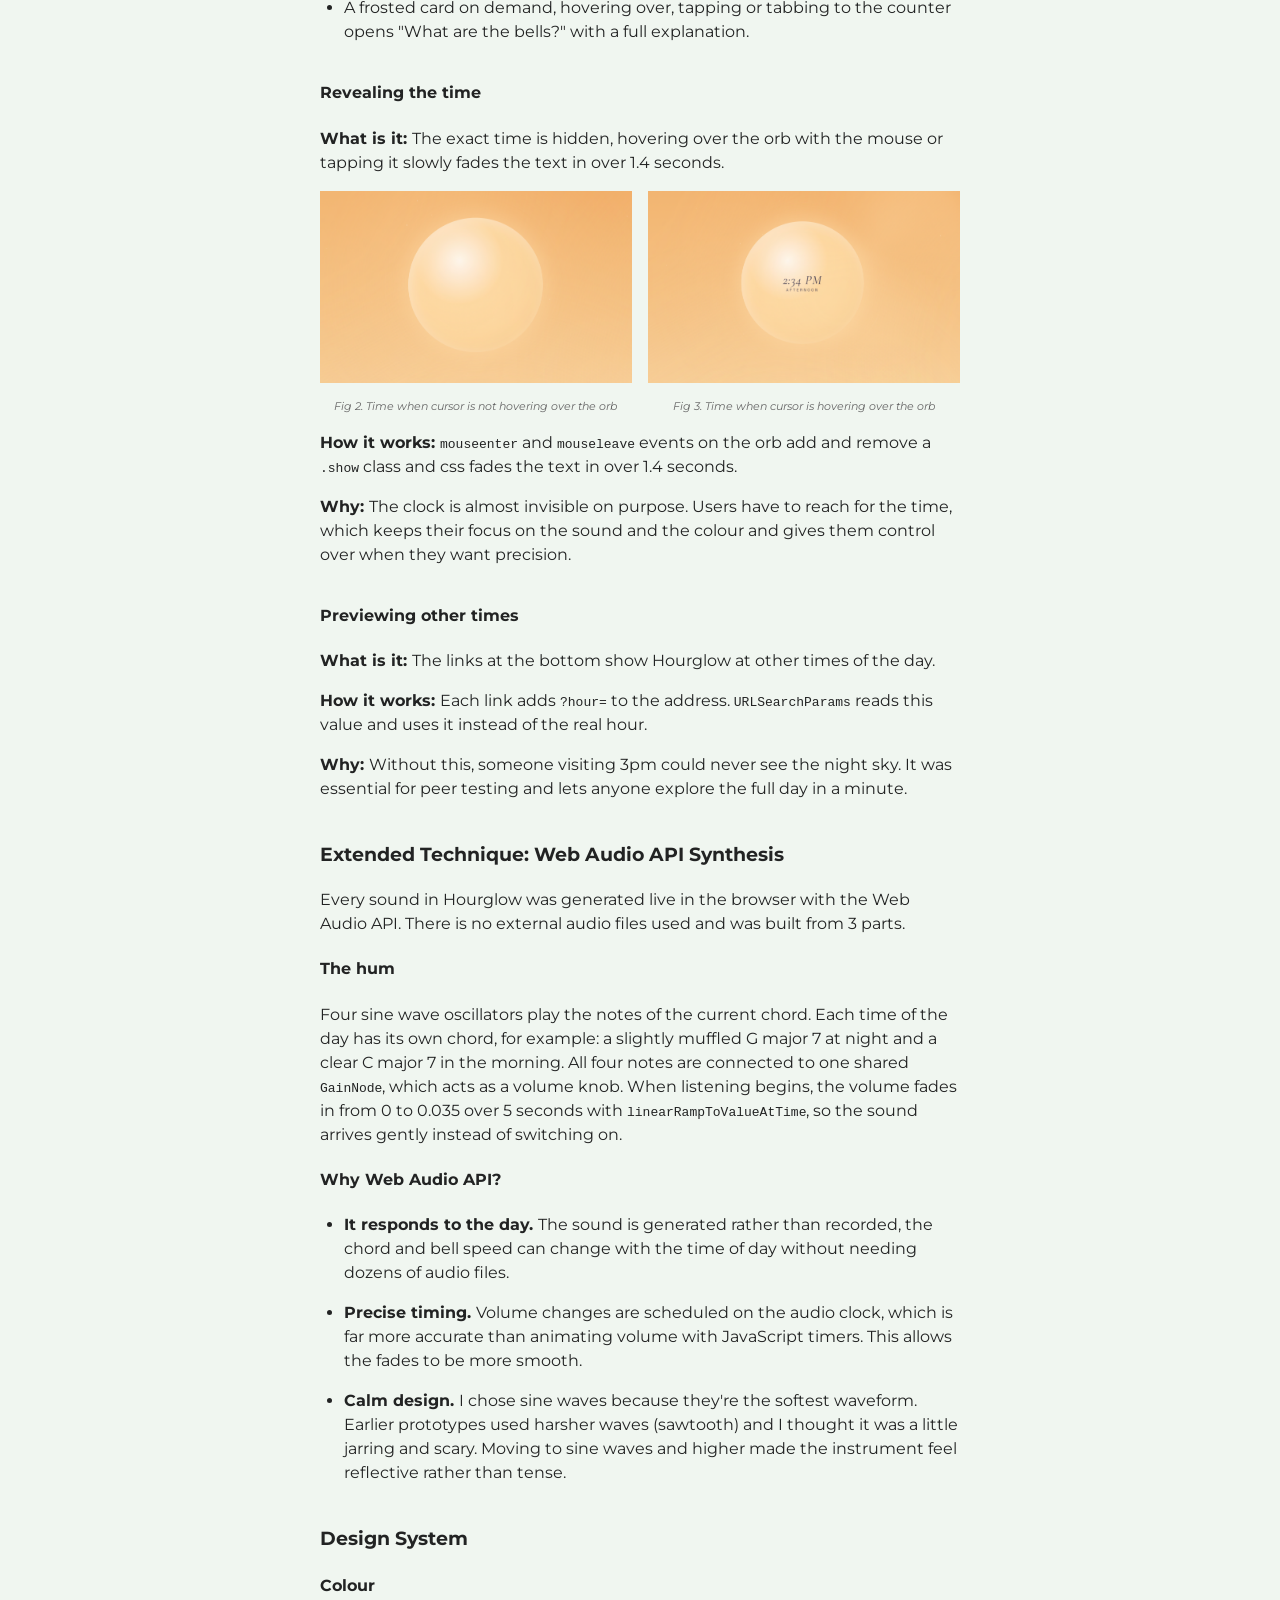
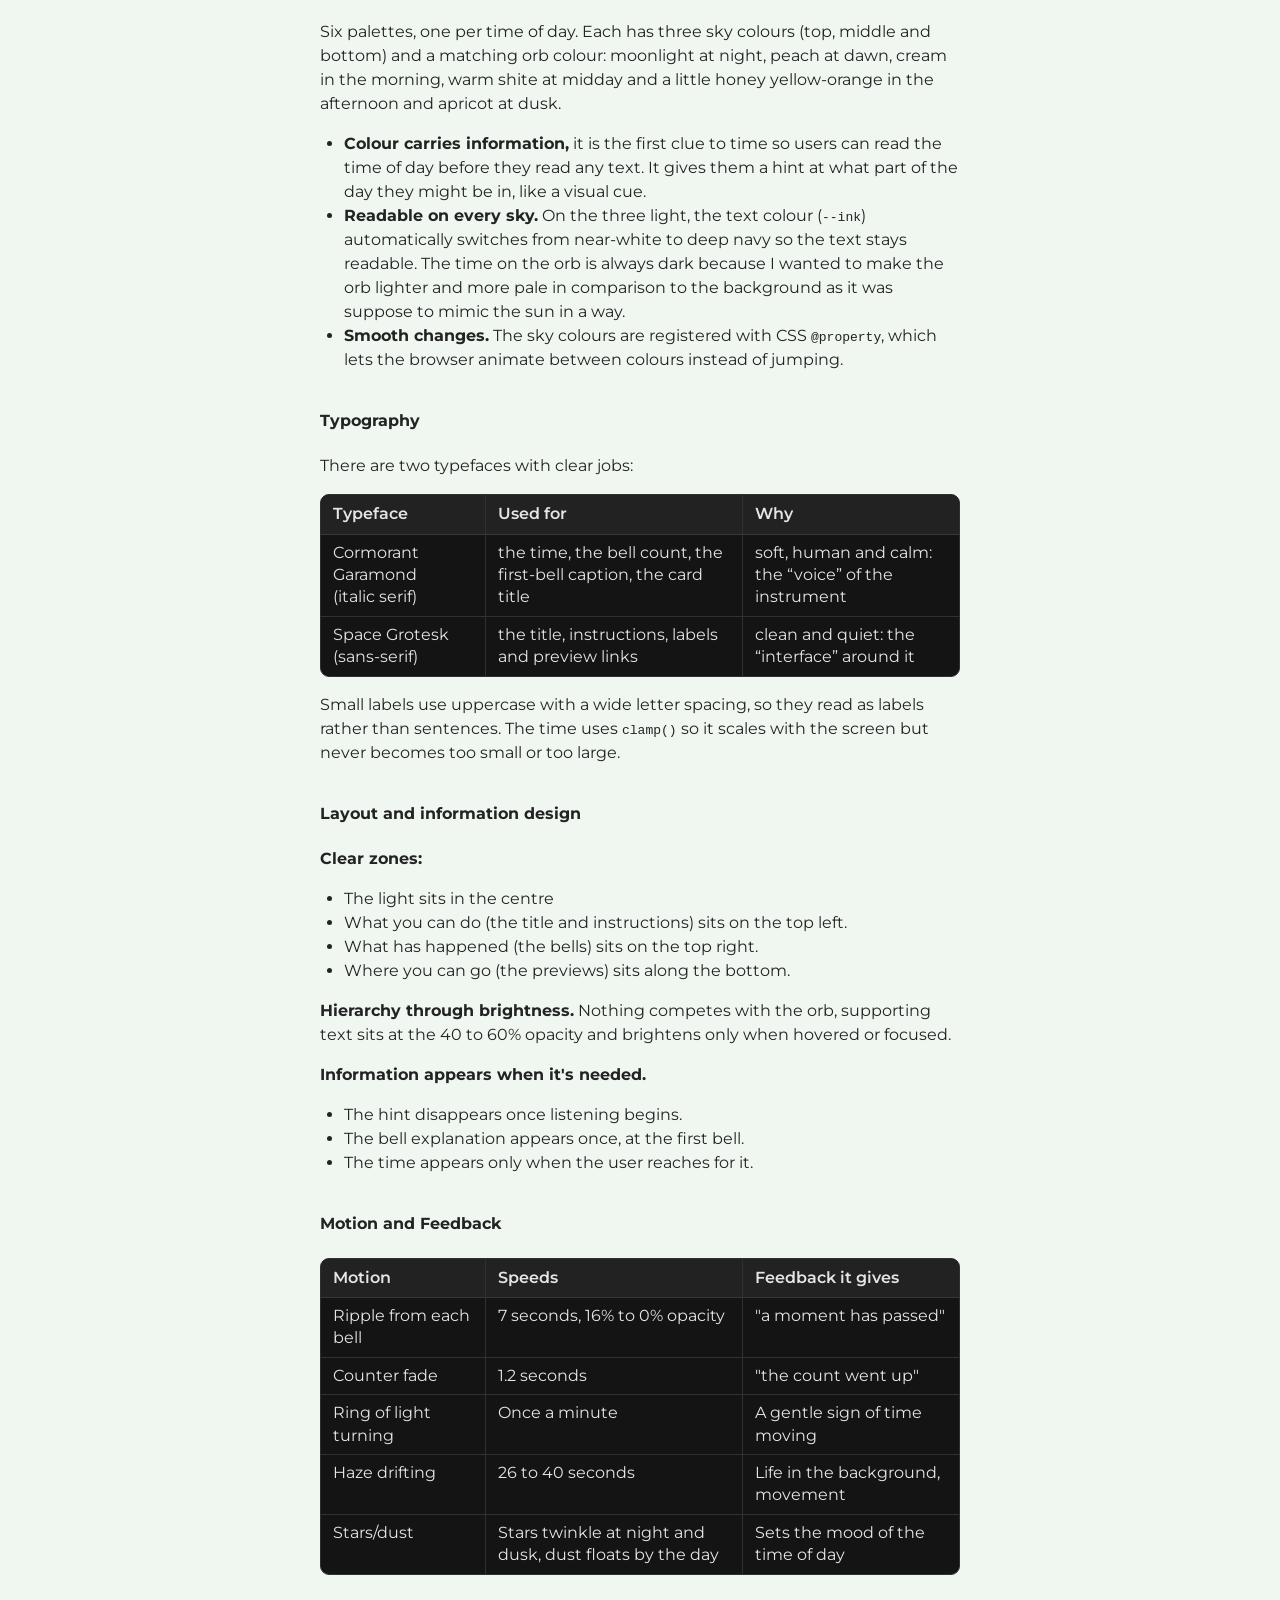
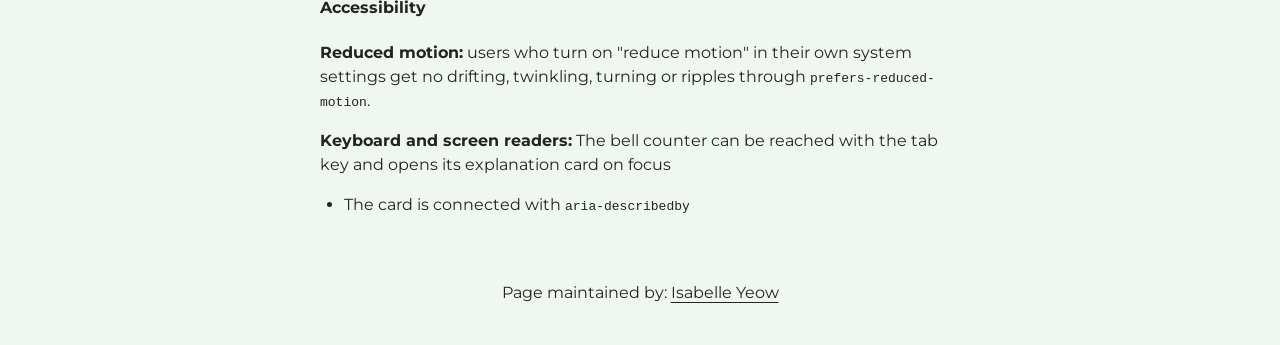
==== commit 0b8bb893: "Update index.html" ====
--- a/index.html
+++ b/index.html
@@ -282,7 +282,14 @@
                     </tr>
                 </tbody>
                 </table>
-
+        </section>
+        <section>
+            <h4>Accessibility</h4>
+            <p><strong>Reduced motion:</strong> users who turn on "reduce motion" in their own system settings get no drifting, twinkling, turning or ripples through <code>prefers-reduced-motion</code>.</p>
+            <p><strong>Keyboard and screen readers:</strong> The bell counter can be reached with the tab key and opens its explanation card on focus</p>
+            <ul>
+                <li>The card is connected with <code>aria-describedby</code></li>
+            </ul>
         </section>
 
 
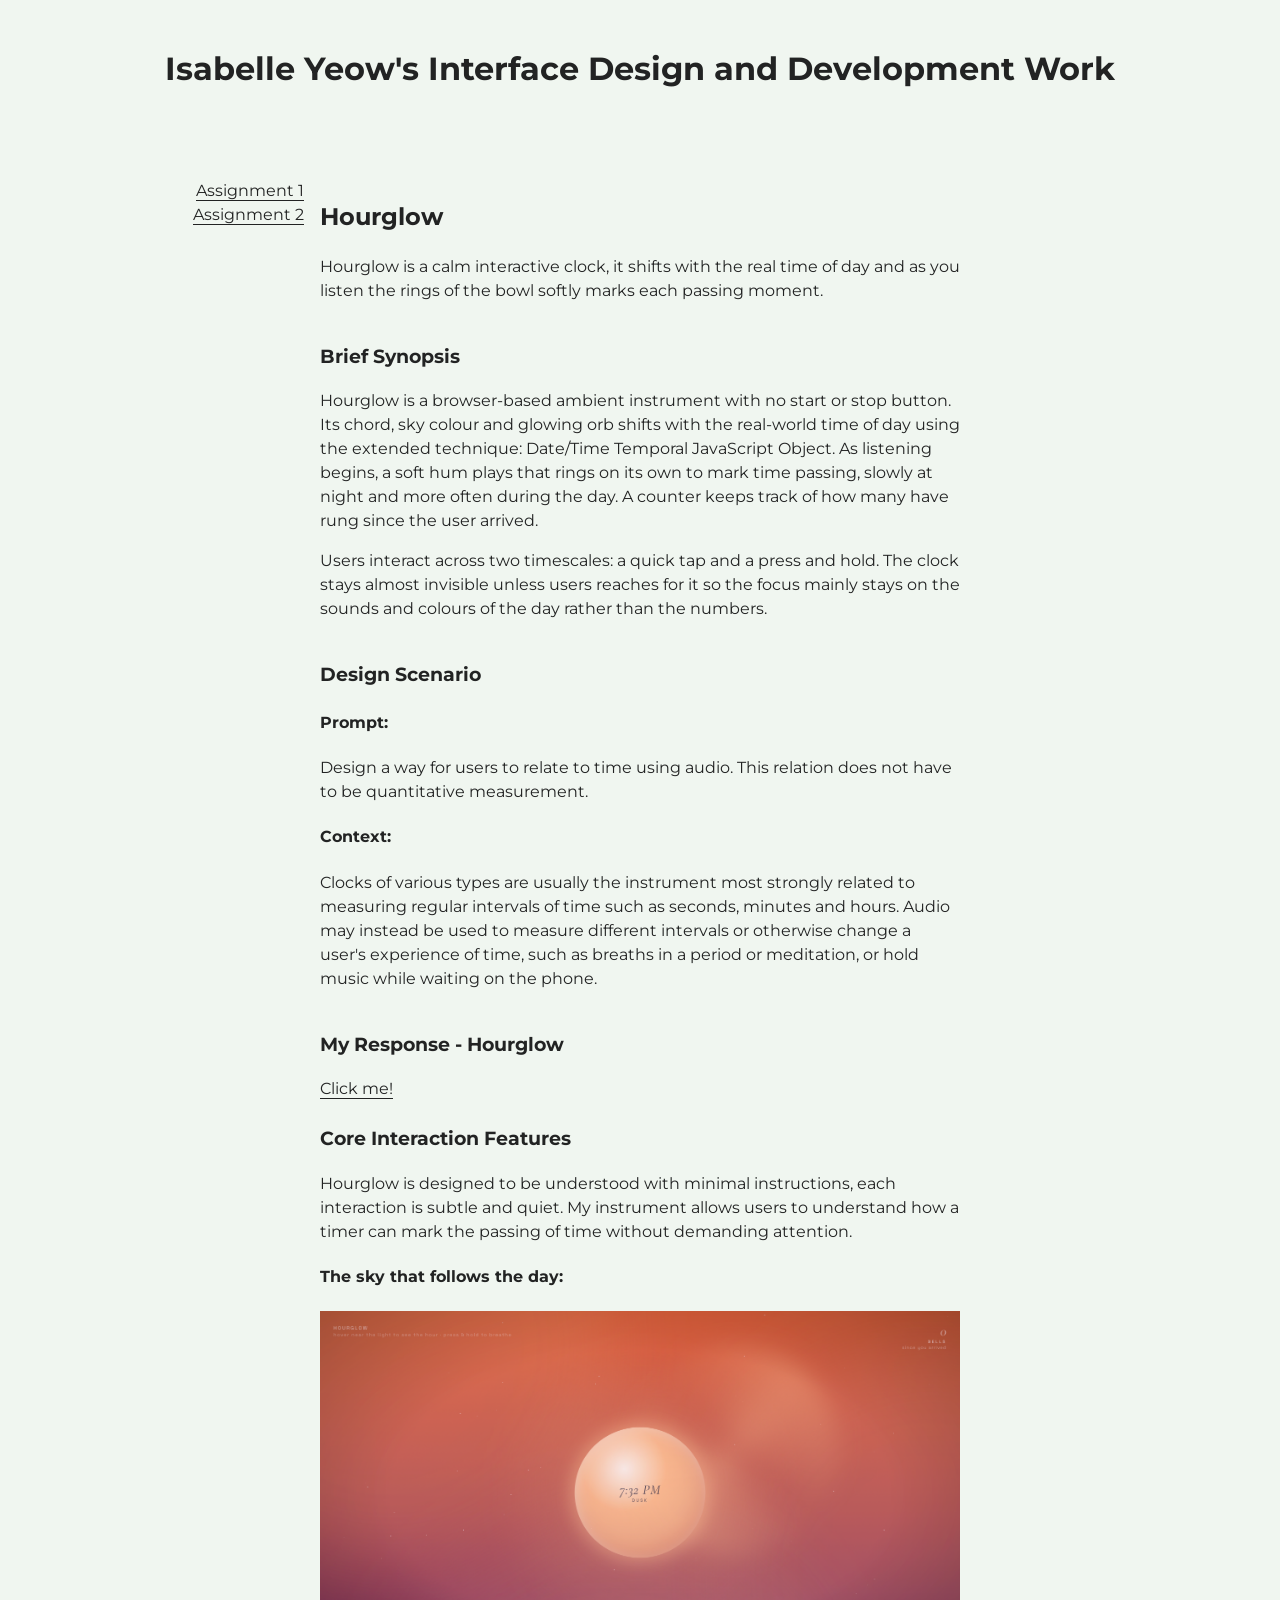
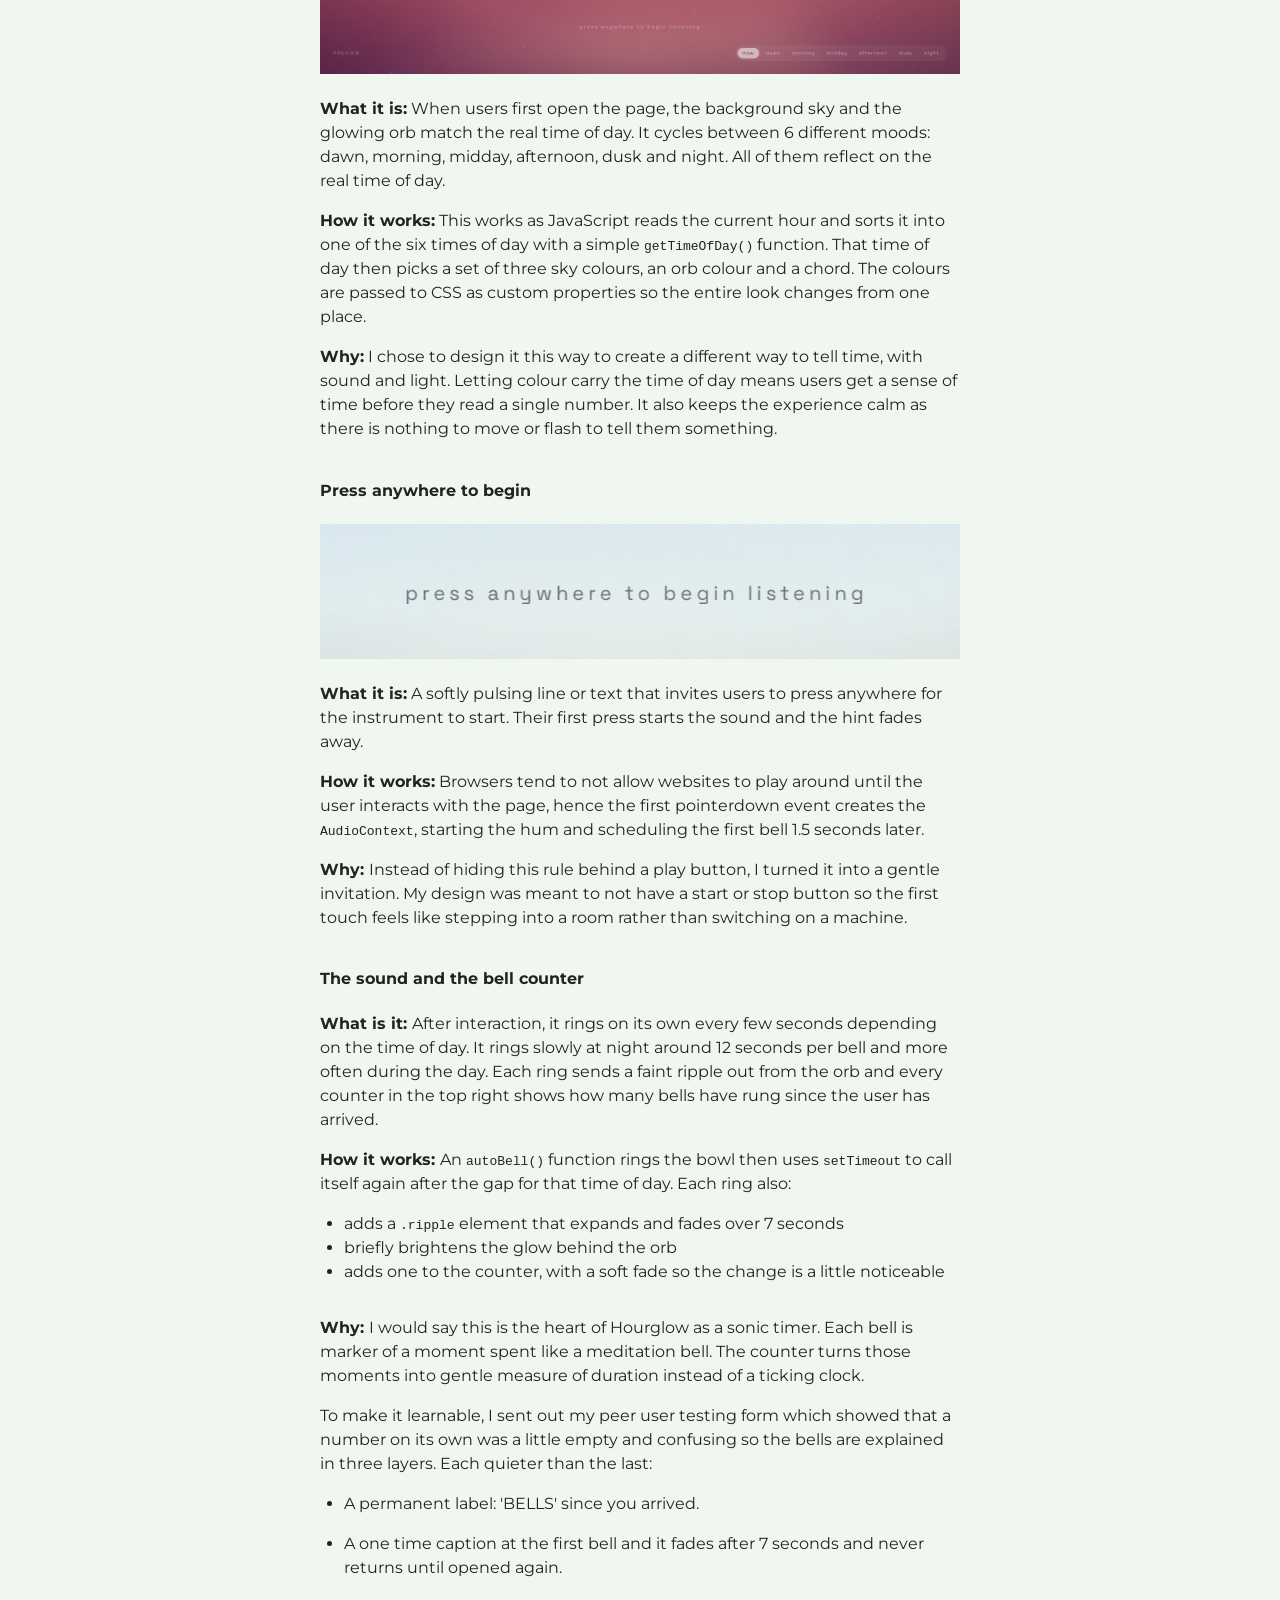
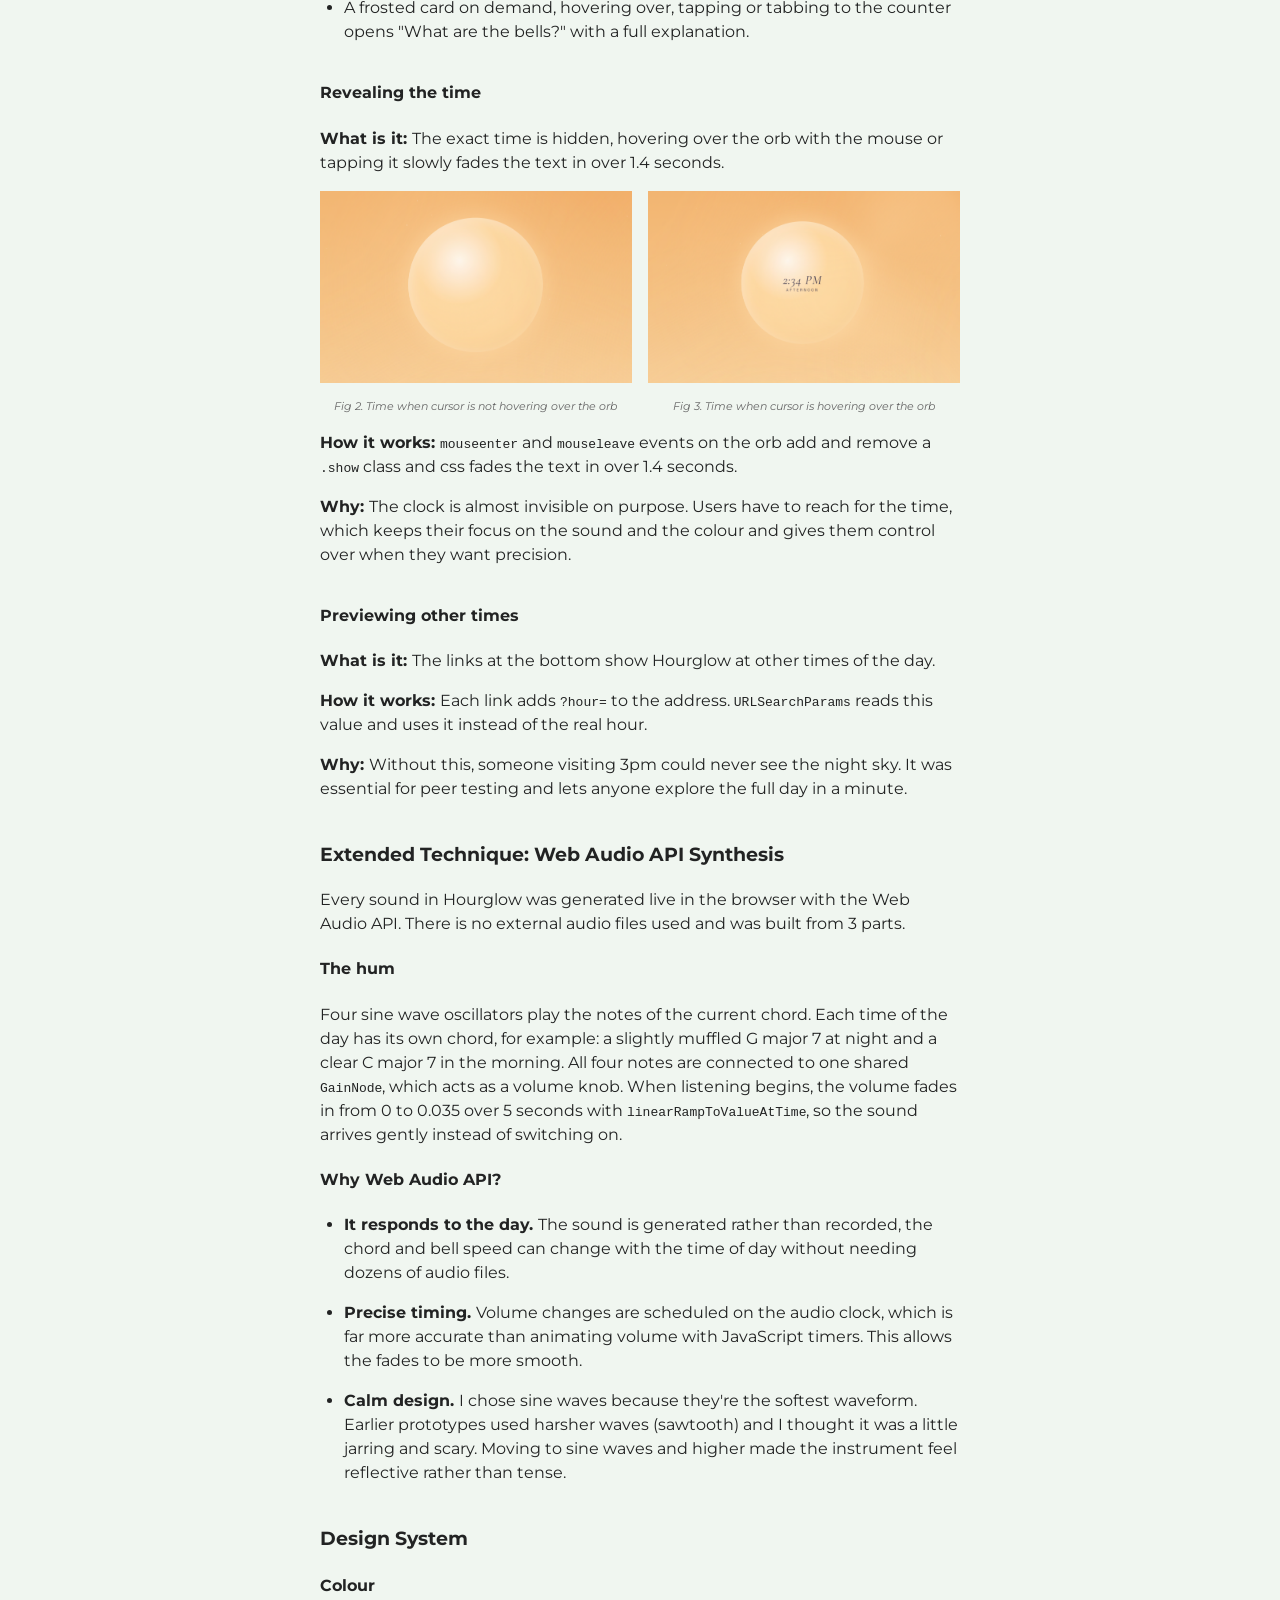
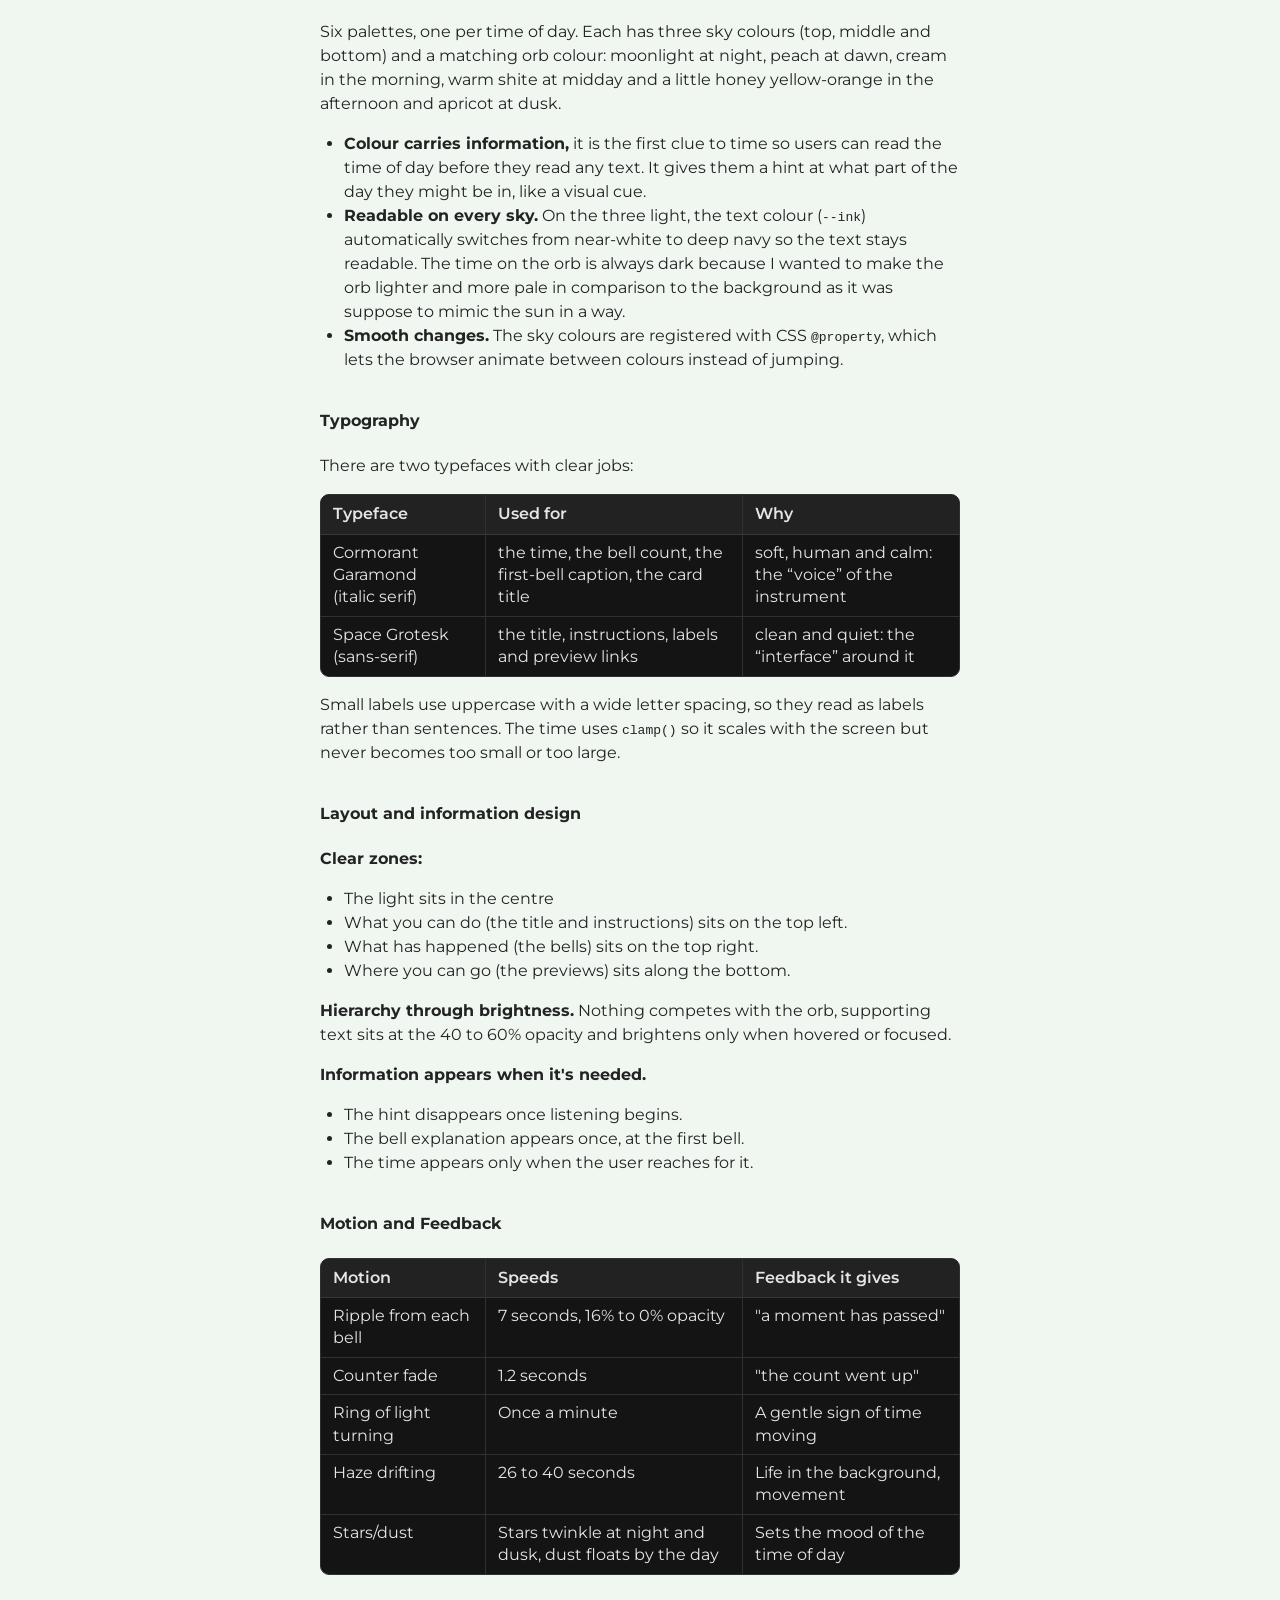
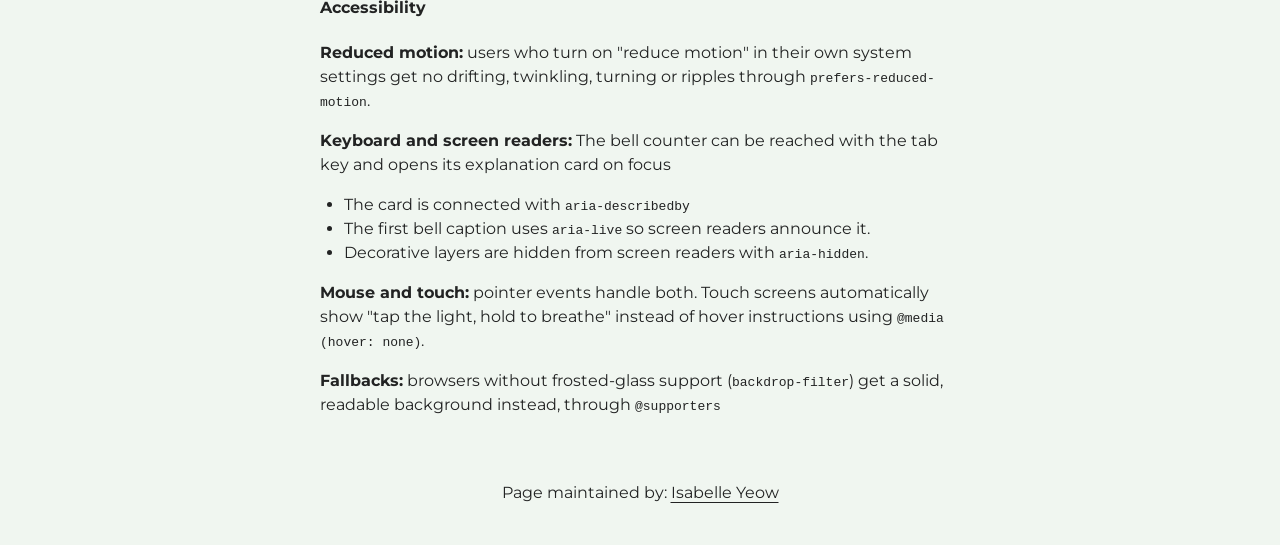
==== commit d343865a: "Update index.html" ====
--- a/index.html
+++ b/index.html
@@ -289,7 +289,11 @@
             <p><strong>Keyboard and screen readers:</strong> The bell counter can be reached with the tab key and opens its explanation card on focus</p>
             <ul>
                 <li>The card is connected with <code>aria-describedby</code></li>
+                <li>The first bell caption uses <code>aria-live</code> so screen readers announce it.</li>
+                <li>Decorative layers are hidden from screen readers with <code>aria-hidden</code>.</li>
             </ul>
+            <p><strong>Mouse and touch:</strong> pointer events handle both. Touch screens automatically show "tap the light, hold to breathe" instead of hover instructions using <code>@media (hover: none)</code>.</p>
+            <p><strong>Fallbacks:</strong> browsers without frosted-glass support (<code>backdrop-filter</code>) get a solid, readable background instead, through <code>@supporters</code></p>
         </section>
 
 
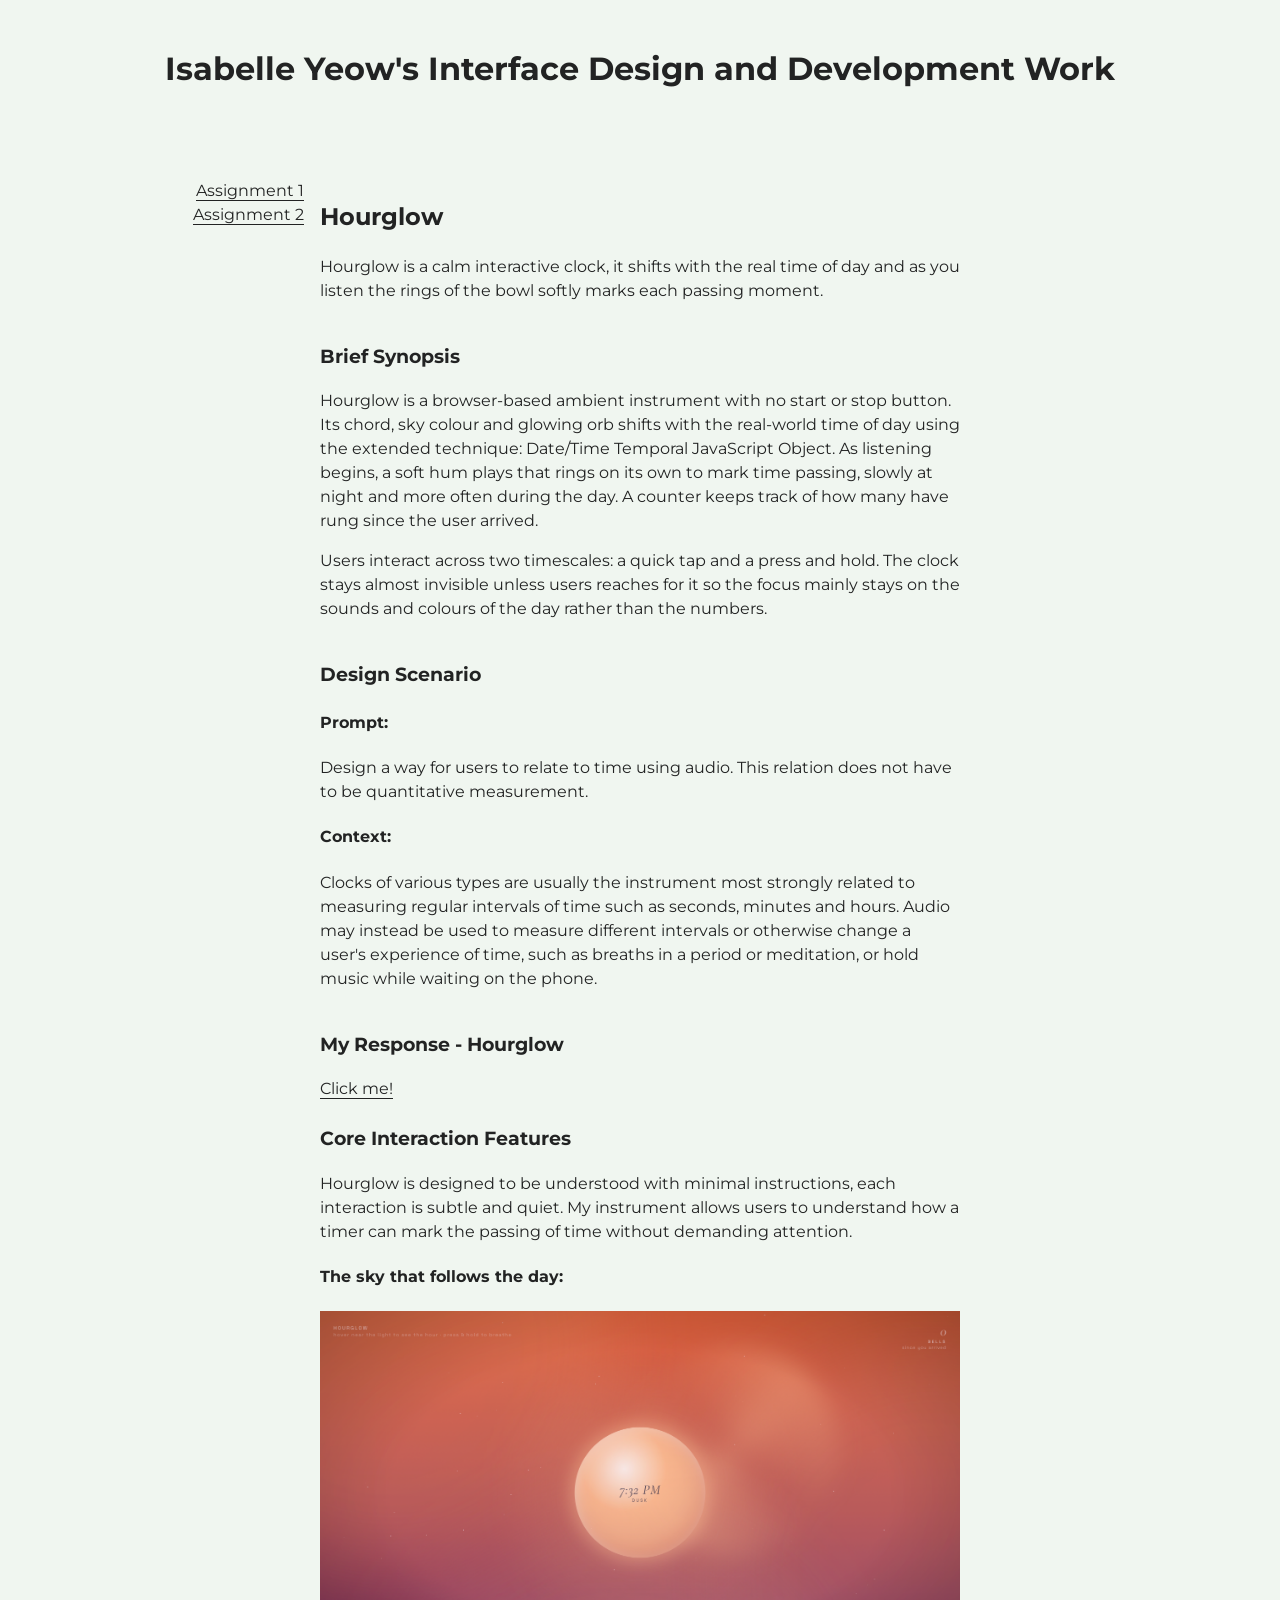
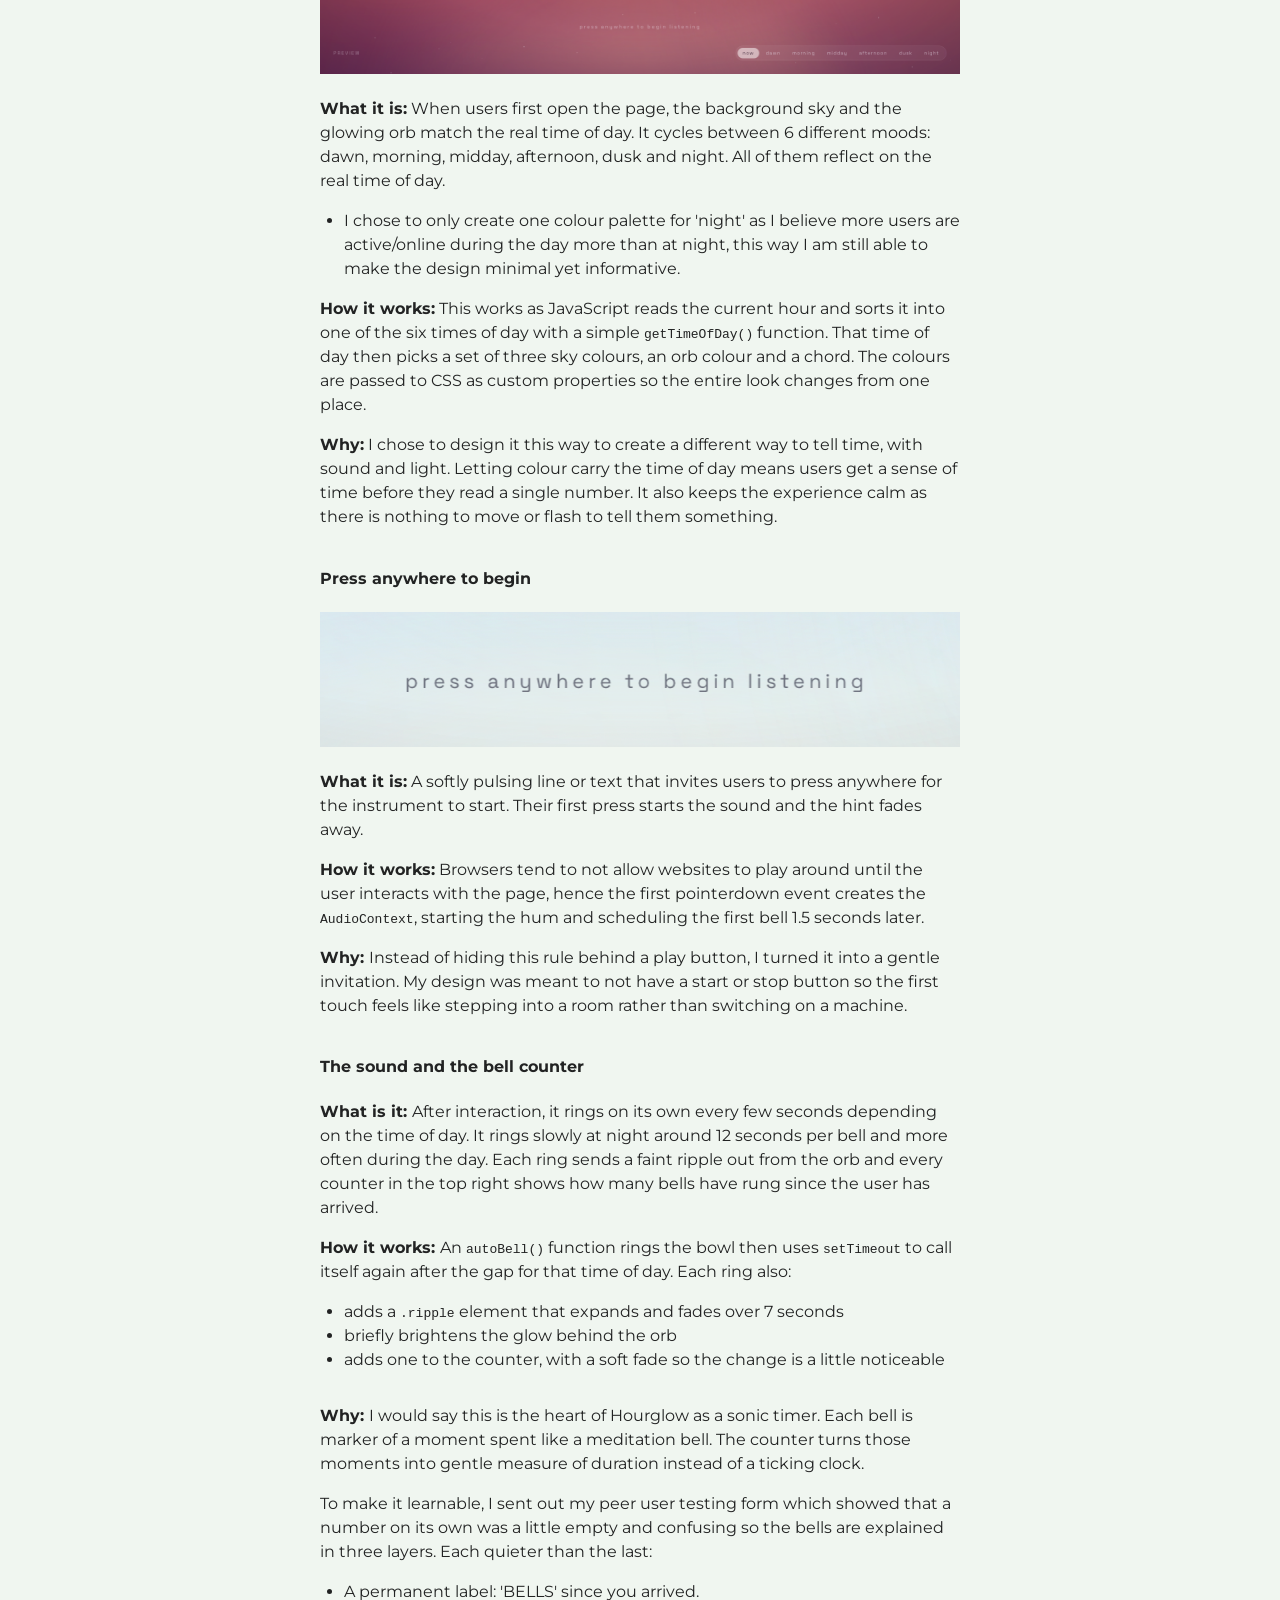
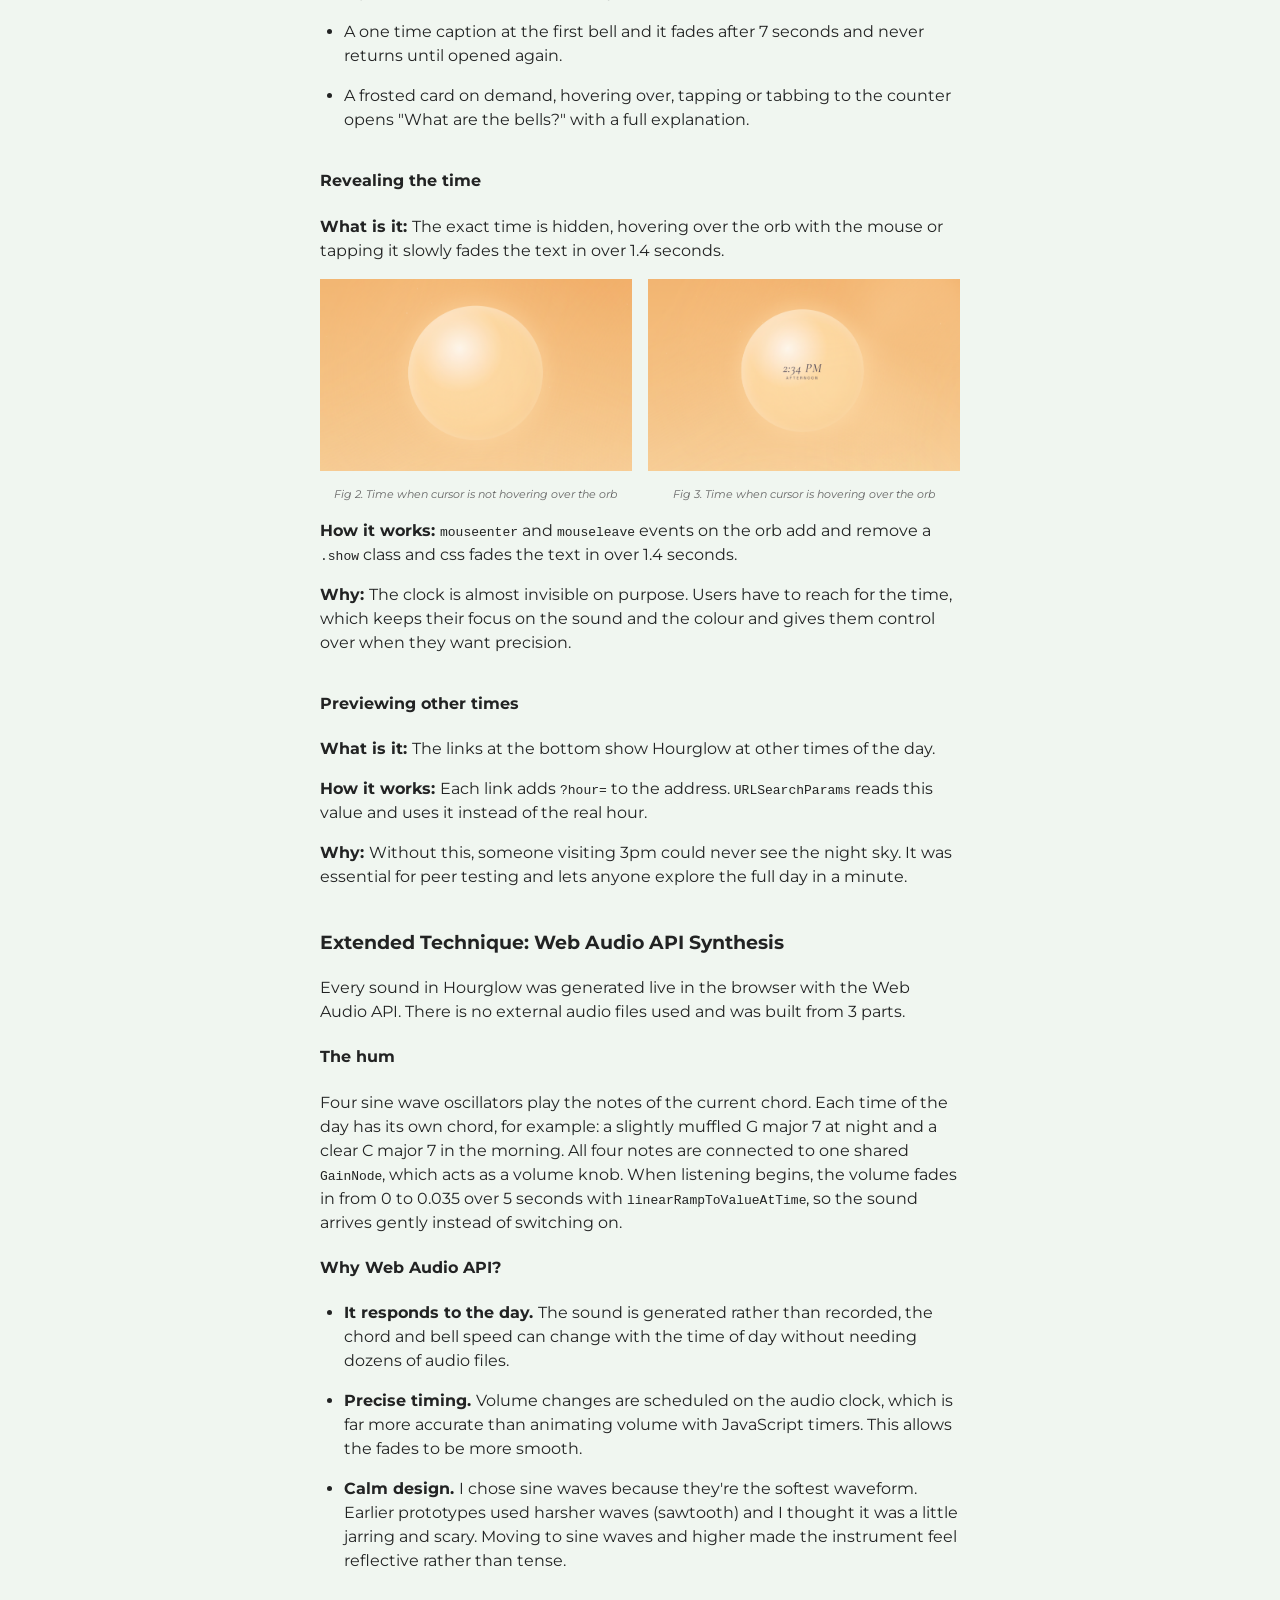
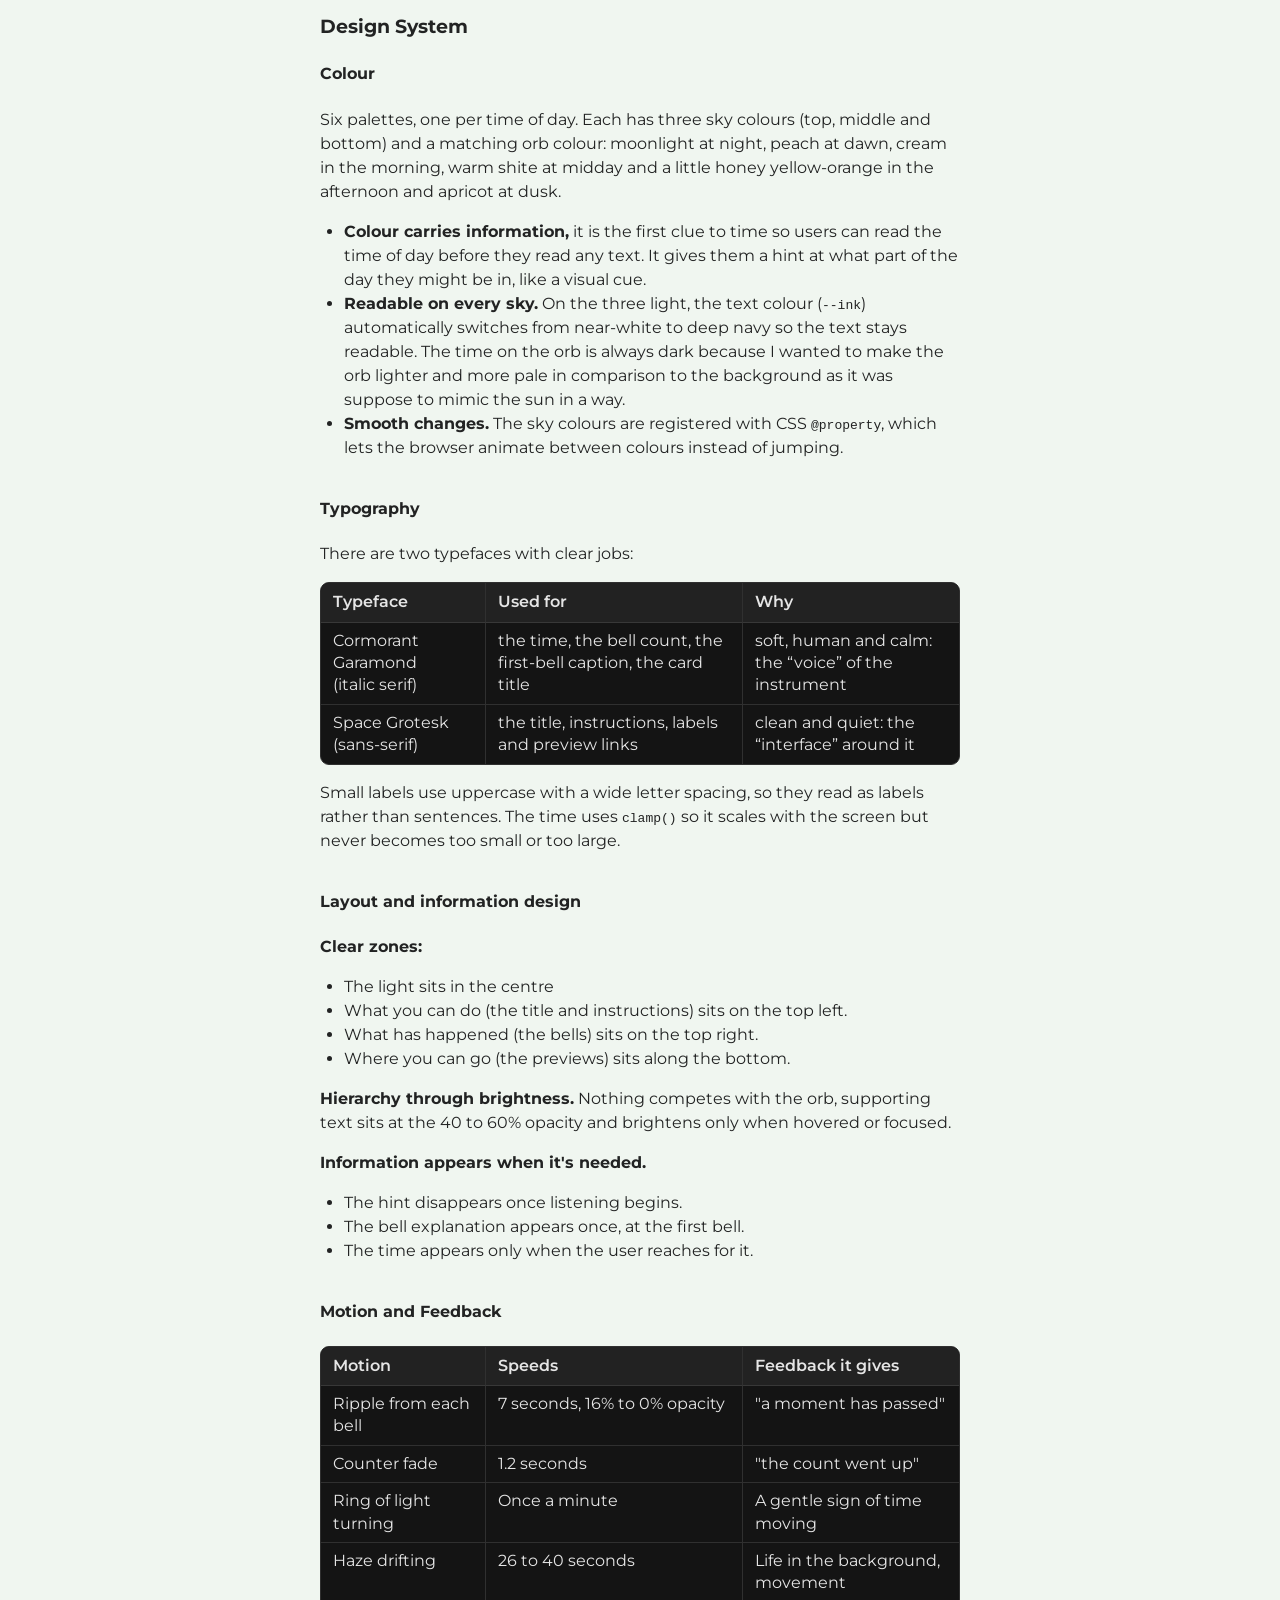
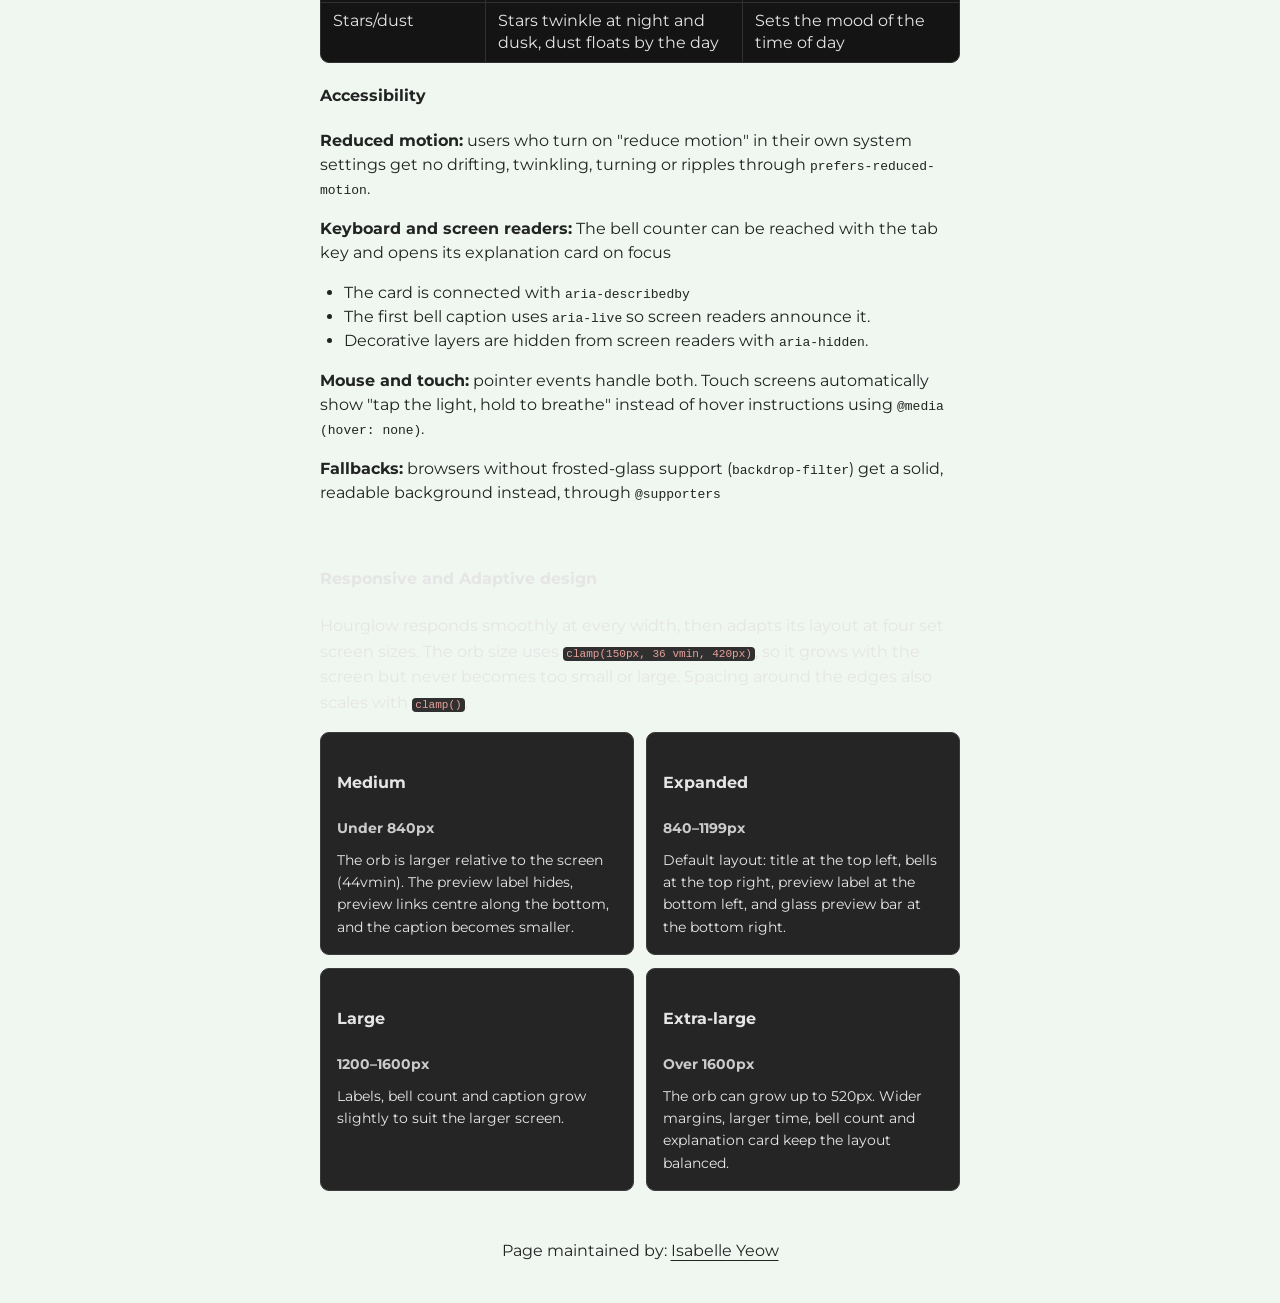
==== commit bd37042b: "edits" ====
--- a/index.html
+++ b/index.html
@@ -74,6 +74,10 @@
                 <img src="sky.png">
                 <!--add more information about why night only has one colour-->
                 <p><strong>What it is:</strong> When users first open the page, the background sky and the glowing orb match the real time of day. It cycles between 6 different moods: dawn, morning, midday, afternoon, dusk and night. All of them reflect on the real time of day. </p>
+                <ul>
+                    <li>I chose to only create one colour palette for 'night' as I believe  more users are active/online during the day more than at night, this way I am still able to make the design minimal yet informative. </li>
+                </ul>
+                
                 <p><strong>How it works:</strong> This works as JavaScript reads the current hour and sorts it into one of the six times of day with a simple <code>getTimeOfDay()</code> function. That time of day then picks a set of three sky colours, an orb colour and a chord. The colours are passed to CSS as custom properties so the entire look changes from one place. </p>
                 <p><strong>Why:</strong> I chose to design it this way to create a different way to tell time, with sound and light. Letting colour carry the time of day means users get a sense of time before they read a single number. It also keeps the experience calm as there is nothing to move or flash to tell them something. </p>
             </section>
@@ -295,6 +299,60 @@
             <p><strong>Mouse and touch:</strong> pointer events handle both. Touch screens automatically show "tap the light, hold to breathe" instead of hover instructions using <code>@media (hover: none)</code>.</p>
             <p><strong>Fallbacks:</strong> browsers without frosted-glass support (<code>backdrop-filter</code>) get a solid, readable background instead, through <code>@supporters</code></p>
         </section>
+        <section class="responsive-design">
+            <h4>Responsive and Adaptive design</h4>
+            <p>Hourglow responds smoothly at every width, then adapts its layout at four set screen sizes. The orb size uses <code>clamp(150px, 36 vmin, 420px)</code>, so it grows with the screen but never becomes too small or large. Spacing around the edges also scales with <code>clamp()</code>.</p>
+                <div class="breakpoint-grid">
+
+                <article class="breakpoint-card">
+                <div class="breakpoint-content">
+                    <h4>Medium</h4>
+                    <p class="breakpoint-width">Under 840px</p>
+                    <p>
+                    The orb is larger relative to the screen (44vmin).
+                    The preview label hides, preview links centre along
+                    the bottom, and the caption becomes smaller.
+                    </p>
+                </div>
+                </article>
+
+                <article class="breakpoint-card">
+                <div class="breakpoint-content">
+                    <h4>Expanded</h4>
+                    <p class="breakpoint-width">840–1199px</p>
+                    <p>
+                    Default layout: title at the top left, bells at the
+                    top right, preview label at the bottom left, and
+                    glass preview bar at the bottom right.
+                    </p>
+                </div>
+                </article>
+
+                <article class="breakpoint-card">
+                <div class="breakpoint-content">
+                    <h4>Large</h4>
+                    <p class="breakpoint-width">1200–1600px</p>
+                    <p>
+                    Labels, bell count and caption grow slightly to
+                    suit the larger screen.
+                    </p>
+                </div>
+                </article>
+
+                <article class="breakpoint-card">
+                <div class="breakpoint-content">
+                    <h4>Extra-large</h4>
+                    <p class="breakpoint-width">Over 1600px</p>
+                    <p>
+                    The orb can grow up to 520px. Wider margins,
+                    larger time, bell count and explanation card
+                    keep the layout balanced.
+                    </p>
+                </div>
+                </article>
+
+            </div>
+        </section>
 
 
         </main>
--- a/style.css
+++ b/style.css
@@ -260,4 +260,90 @@
 .typography-table th:nth-child(3),
 .typography-table td:nth-child(3) {
   width: 34%;
+}
+
+/*responsive design part*/
+.responsive-design{
+  width: 100%;
+  max-width: 100%;
+  margin-top: 1.5rem;
+  color: #e5e5e5;
+  font-family: inherit;
+  line-height: 1.6;
+  box-sizing: border-box;
+}
+
+.responsive-design *,
+.responsive-design *::before,
+.responsive-design *::after {
+  box-sizing: border-box;
+}
+
+.responsive-design code {
+  font-size: 0.85em;
+  overflow-wrap: anywhere;
+  color: #e7a09a;
+  background: #303030;
+  padding: 0.12em 0.3em;
+  border-radius: 4px;
+}
+.responsive-design .breakpoint-grid {
+  display: grid;
+  grid-template-columns: repeat(2, minmax(0, 1fr));
+  gap: 0.8rem;
+}
+
+.responsive-design .breakpoint-card {
+  display: flex;
+  align-items: flex-start;
+  gap: 0.8rem;
+  min-width: 0;
+  padding: 1rem;
+  background: #252525;
+  border: 1px solid #3b3b3b;
+  border-radius: 9px;
+  transition: border-color 0.2s ease,
+              background-color 0.2s ease;
+}
+
+.responsive-design .breakpoint-card:hover {
+  border-color: #656565;
+  background: #292929;
+}
+
+.responsive-design .breakpoint-content {
+  min-width: 0;
+}
+.responsive-design .breakpoint-width {
+  margin: 0 0 0.55rem;
+  color: #cbcbcb;
+  font-weight: 700;
+  font-size: 0.9rem;
+}
+
+.responsive-design .breakpoint-content > p:last-child {
+  margin: 0;
+  color: #e8e8e8;
+  font-size: 0.9rem;
+  line-height: 1.55;
+  overflow-wrap: anywhere;
+}
+.responsive-design {
+  width: 100%;
+  max-width: 80rch;
+  margin-inline: auto;
+  margin-top: 1.5rem;
+  box-sizing: border-box;
+}
+.responsive-design .breakpoint-grid {
+  width: 100%;
+  display: grid;
+  grid-template-columns: repeat(2, minmax(0, 1fr));
+  gap: 0.8rem;
+}
+
+@media (max-width: 620px) {
+  .responsive-design .breakpoint-grid {
+    grid-template-columns: 1fr;
+  }
 }
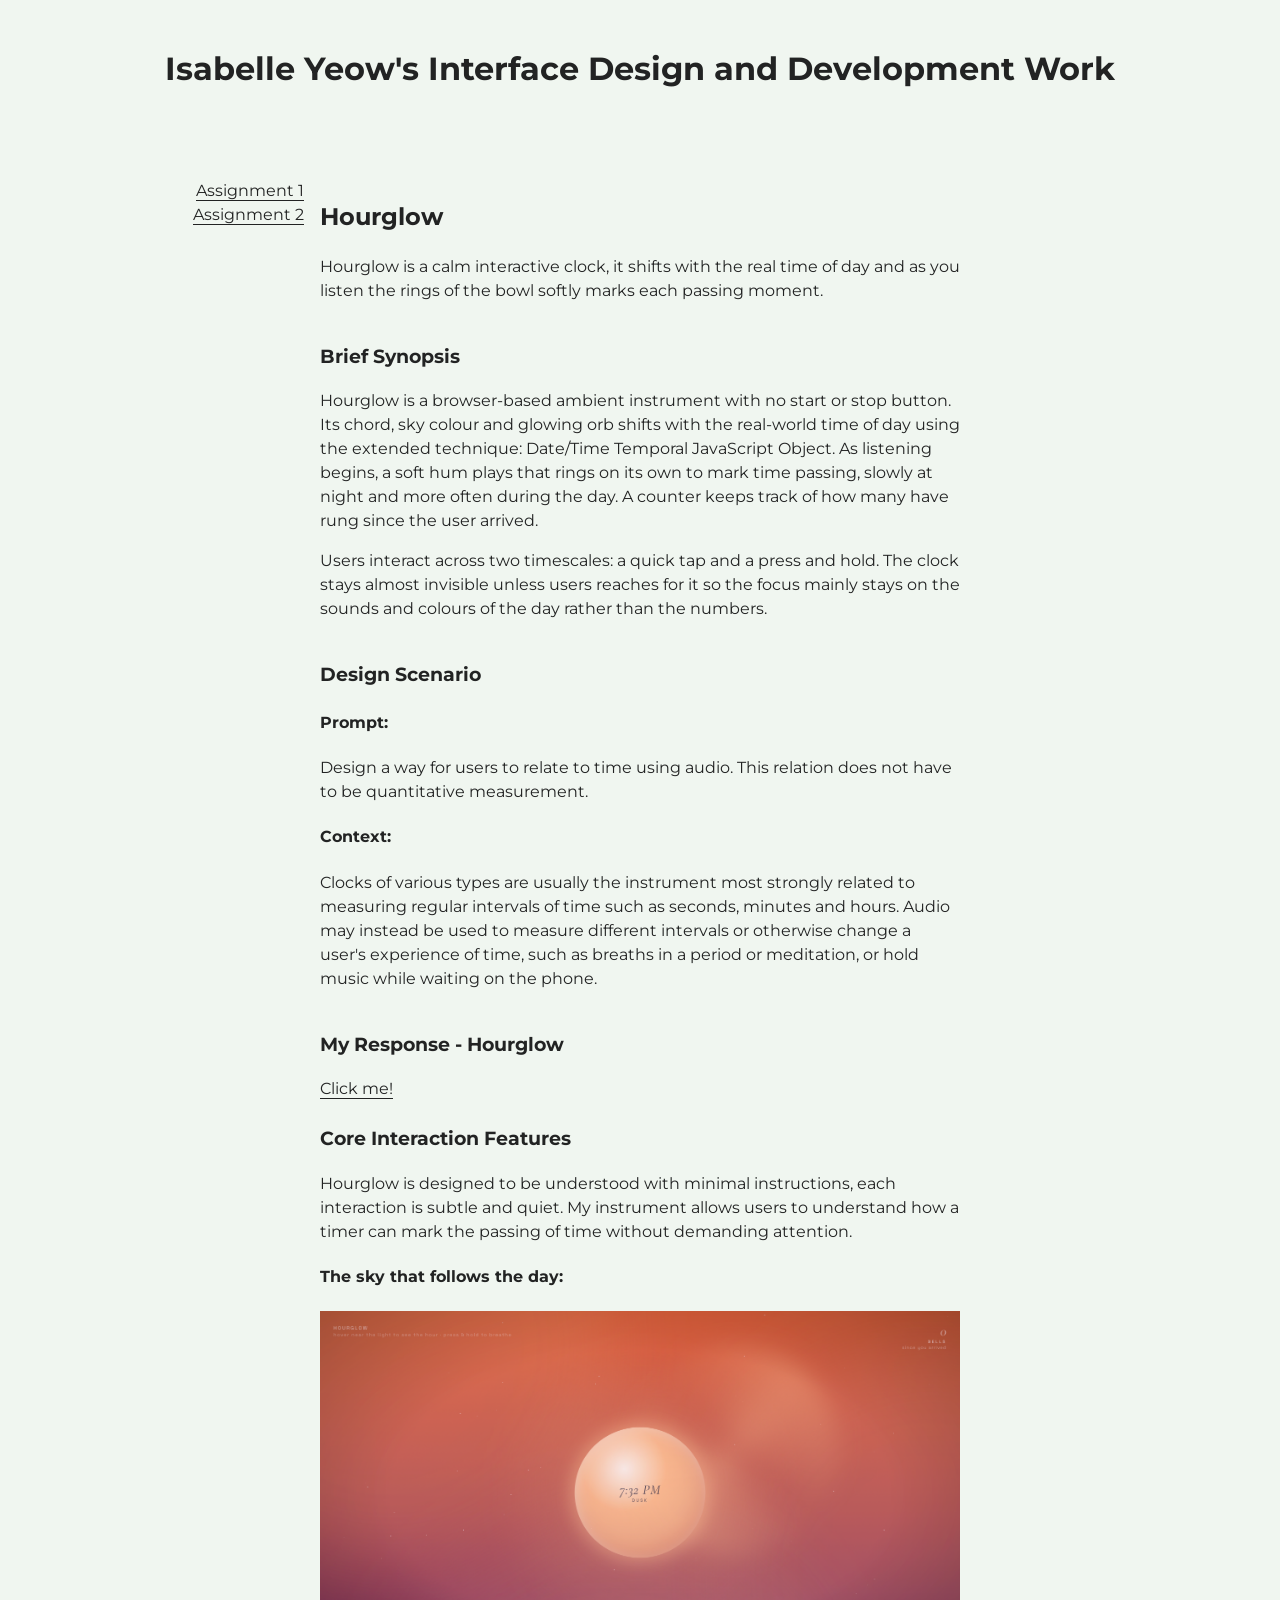
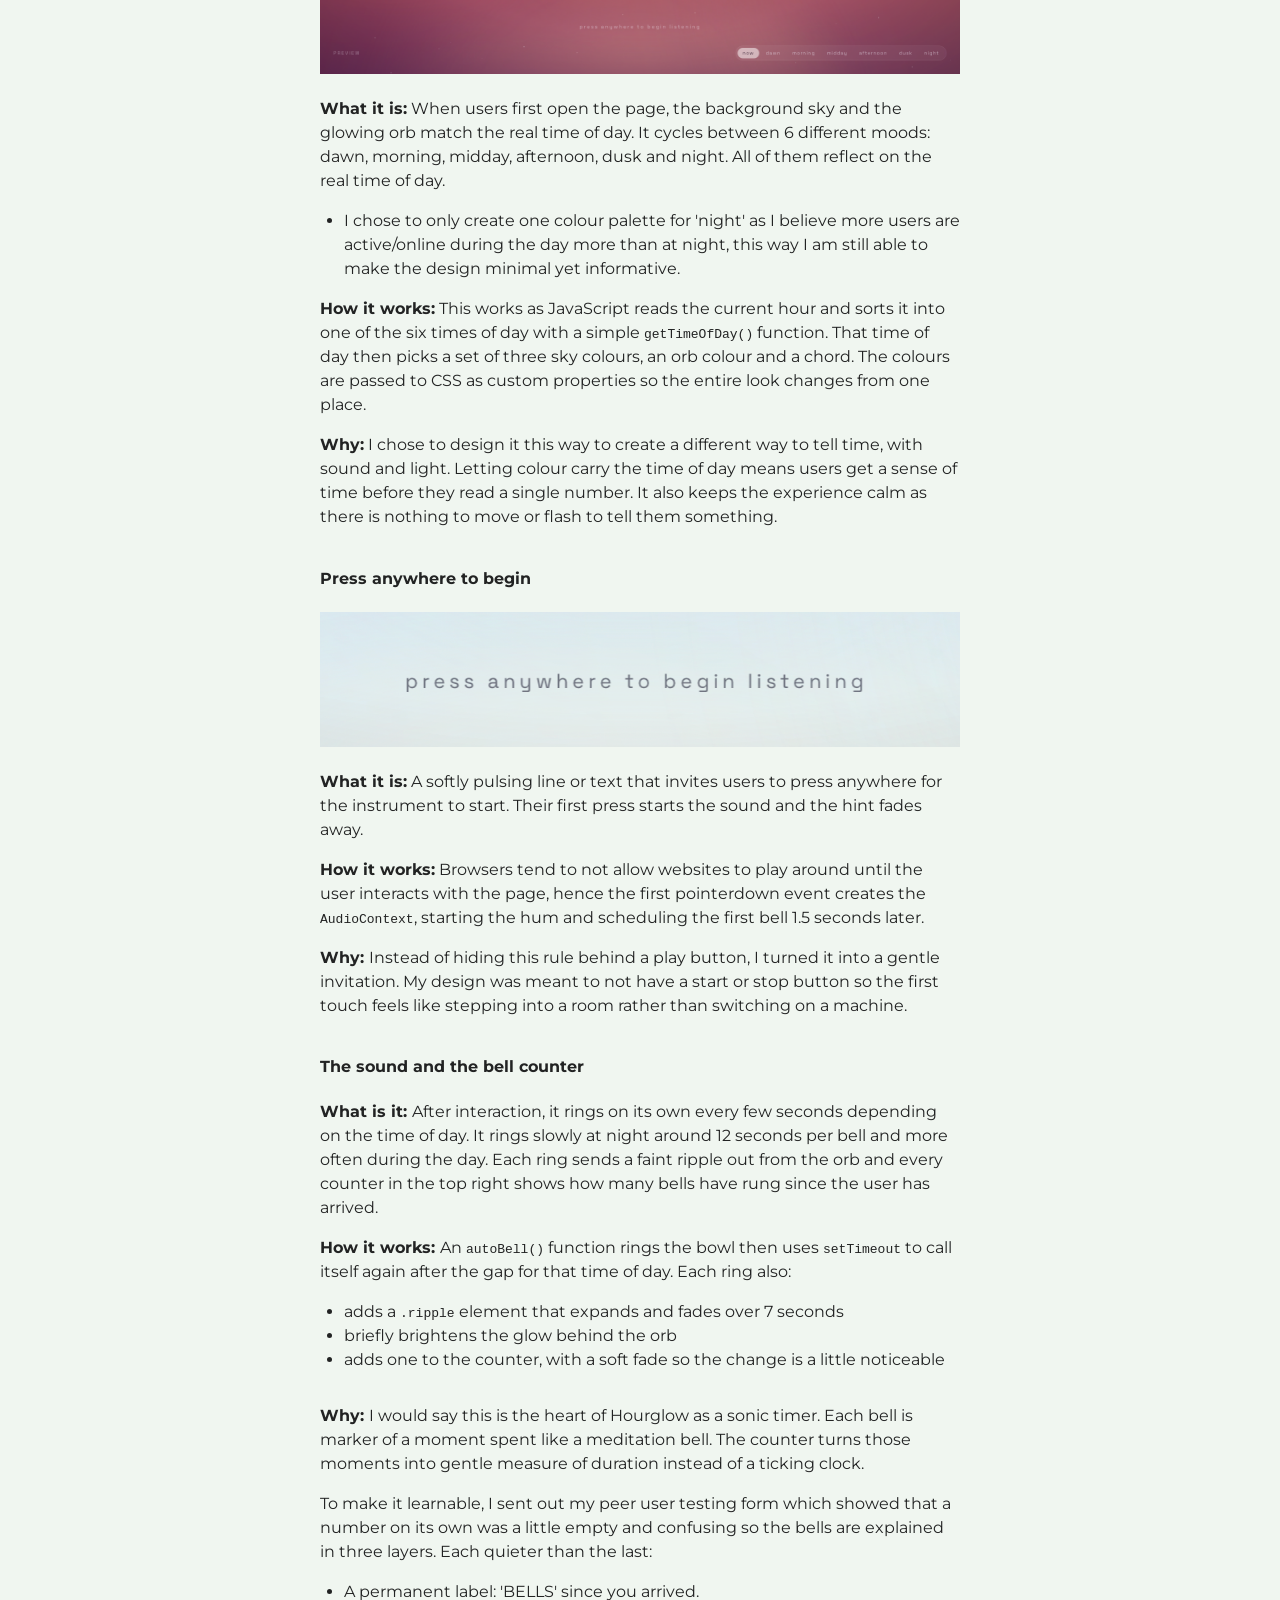
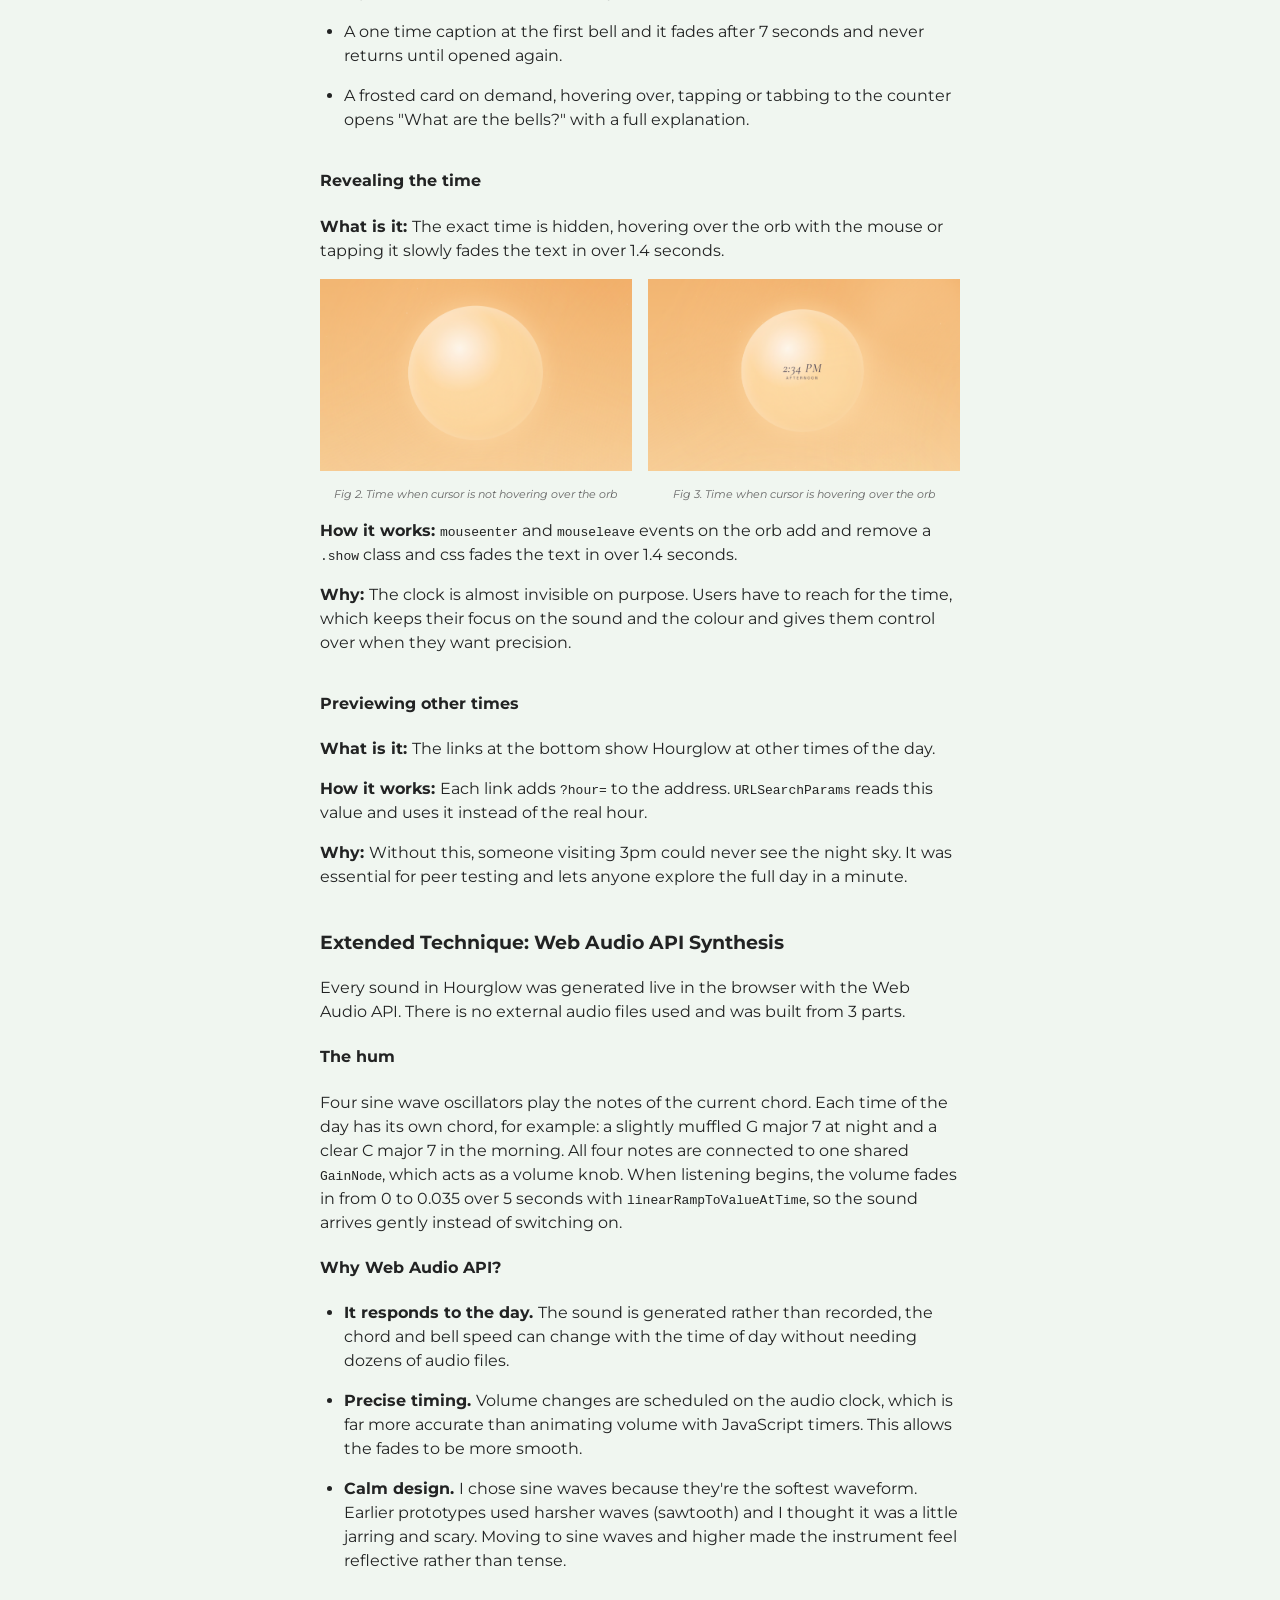
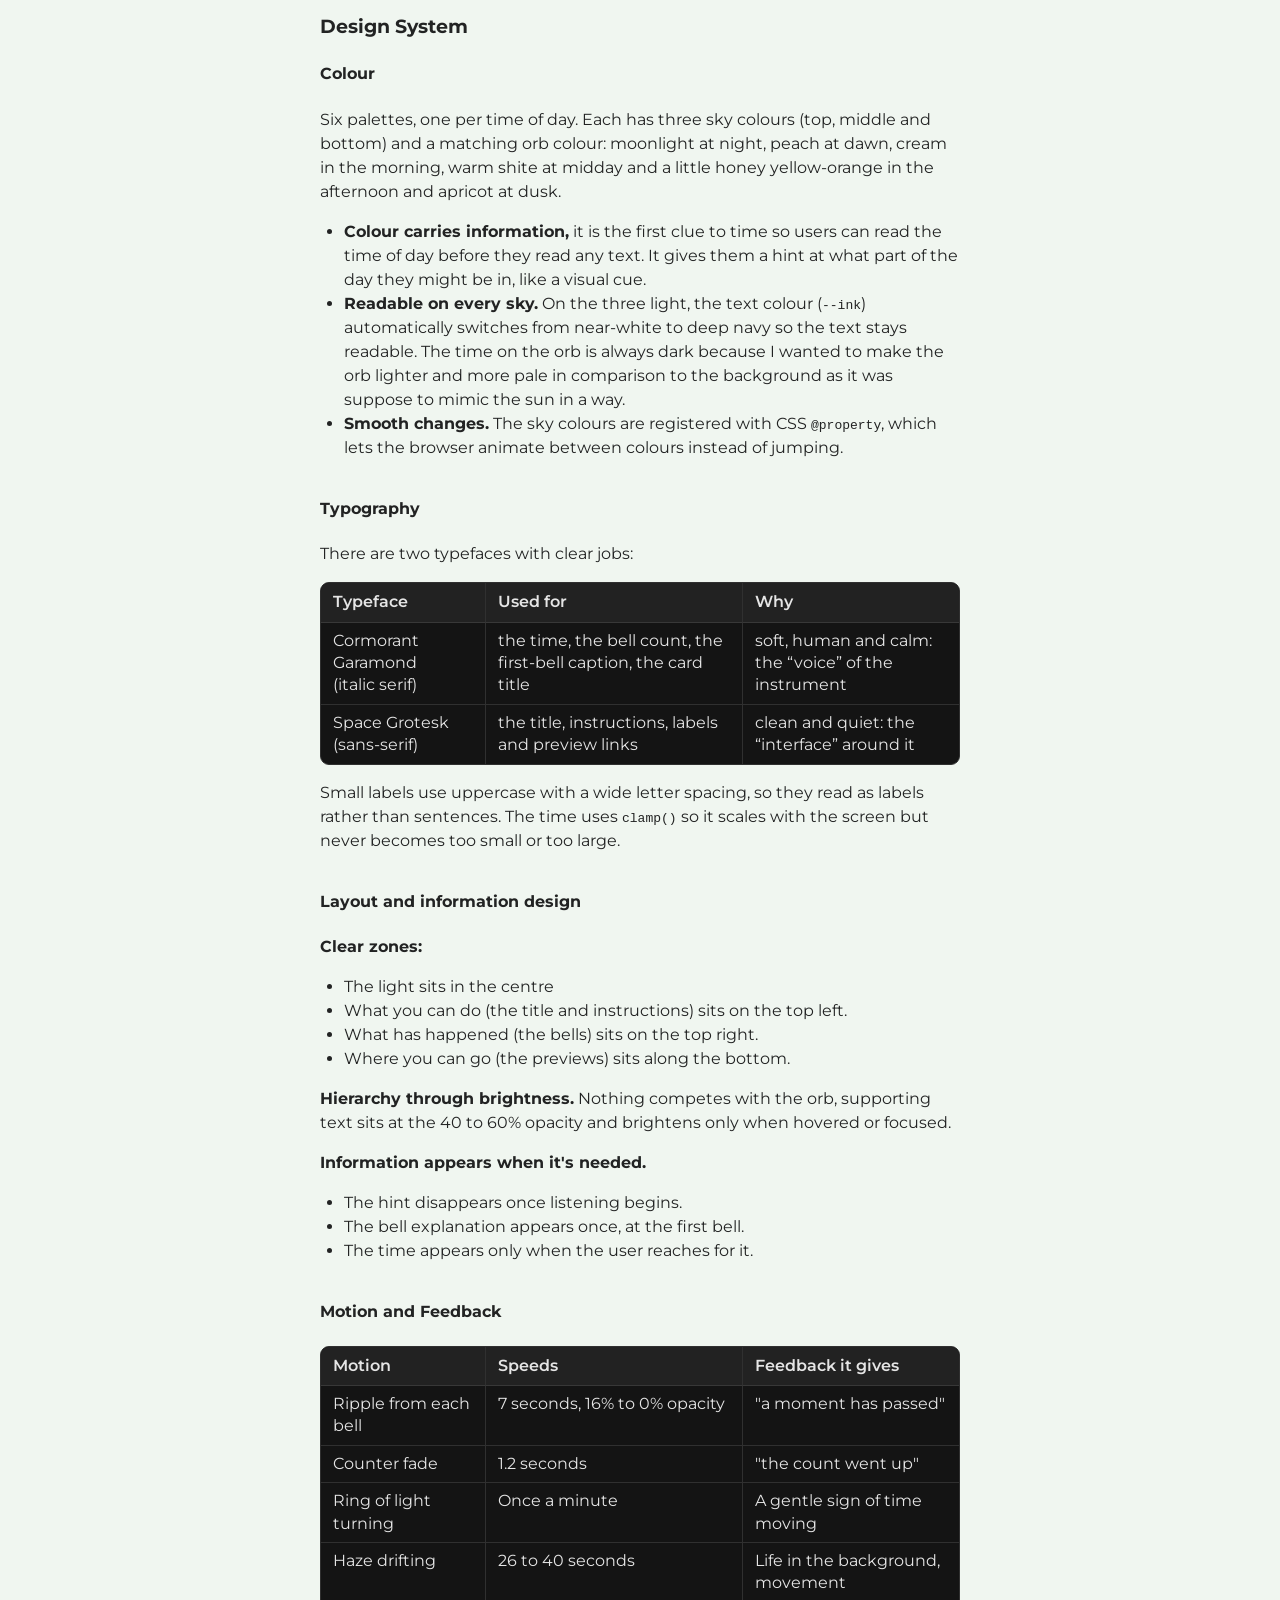
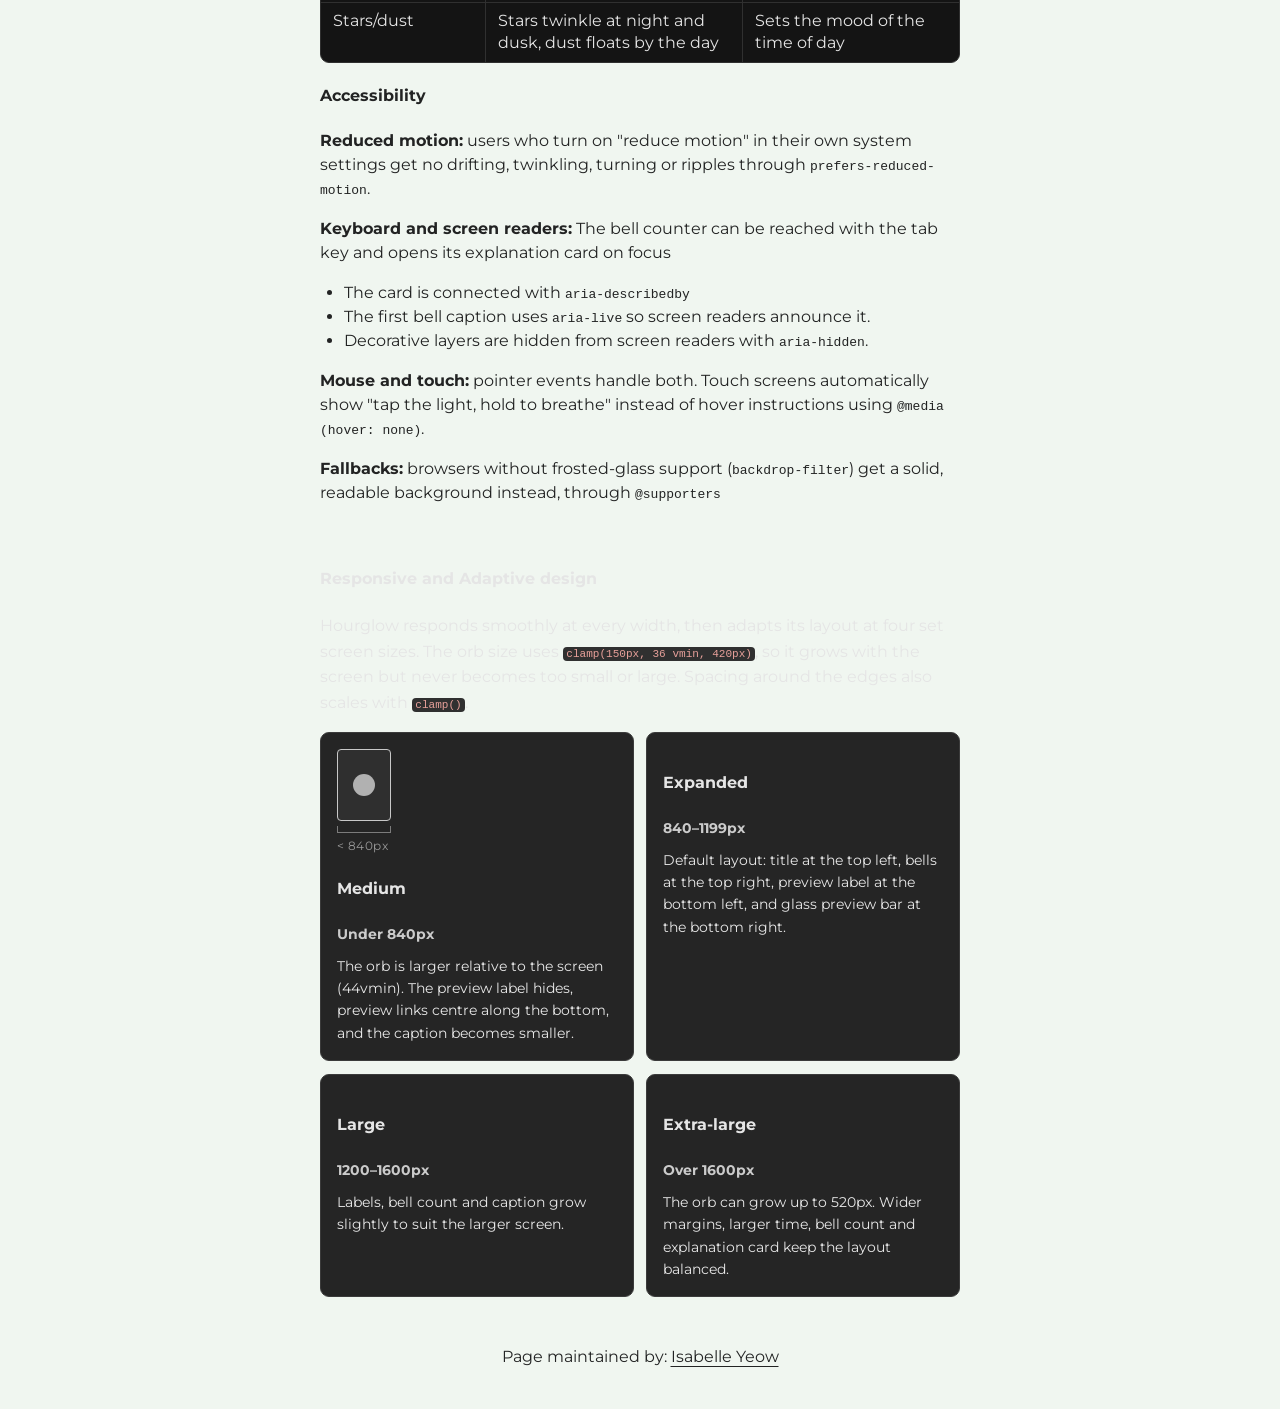
==== commit ac618bea: "edit" ====
--- a/index.html
+++ b/index.html
@@ -305,6 +305,12 @@
                 <div class="breakpoint-grid">
 
                 <article class="breakpoint-card">
+                    <div class="screen-preview medium" aria-hidden="true">
+                    <div class="screen"><span class="screen-orb"></span></div>
+                    <div class="screen-ruler"></div>
+                        <p class="screen-label">&lt; 840px</p>
+                    </div>
+                    
                 <div class="breakpoint-content">
                     <h4>Medium</h4>
                     <p class="breakpoint-width">Under 840px</p>
--- a/style.css
+++ b/style.css
@@ -262,88 +262,110 @@
   width: 34%;
 }
 
-/*responsive design part*/
-.responsive-design{
-  width: 100%;
-  max-width: 100%;
-  margin-top: 1.5rem;
-  color: #e5e5e5;
-  font-family: inherit;
-  line-height: 1.6;
-  box-sizing: border-box;
-}
-
-.responsive-design *,
-.responsive-design *::before,
-.responsive-design *::after {
-  box-sizing: border-box;
+/*responsive design part - i wanted to create something that would visualise what im tryiing to create. i had help from mdn to allow me to create these sections*/
+.responsive-design {
+    max-width: 80rch;
+    margin-inline: auto;
+    margin-top: 1.5rem;
+    color: #e5e5e5;
+    line-height: 1.6;
 }
 
 .responsive-design code {
-  font-size: 0.85em;
-  overflow-wrap: anywhere;
-  color: #e7a09a;
-  background: #303030;
-  padding: 0.12em 0.3em;
-  border-radius: 4px;
+    font-size: 0.85em;
+    overflow-wrap: anywhere;
+    color: #e7a09a;
+    background: #303030;
+    padding: 0.12em 0.3em;
+    border-radius: 4px;
 }
 .responsive-design .breakpoint-grid {
-  display: grid;
-  grid-template-columns: repeat(2, minmax(0, 1fr));
-  gap: 0.8rem;
+    display: grid;
+    grid-template-columns: repeat(2, minmax(0, 1fr));
+    gap: 0.8rem;
 }
 
 .responsive-design .breakpoint-card {
-  display: flex;
-  align-items: flex-start;
-  gap: 0.8rem;
-  min-width: 0;
-  padding: 1rem;
-  background: #252525;
-  border: 1px solid #3b3b3b;
-  border-radius: 9px;
-  transition: border-color 0.2s ease,
-              background-color 0.2s ease;
+    display: flex;
+    flex-direction: column;
+    min-width: 0;
+    padding: 1rem;
+    background: #252525;
+    border: 1px solid #3b3b3b;
+    border-radius: 9px;
+    transition: border-color 0.2s ease, background-color 0.2s ease;
 }
 
 .responsive-design .breakpoint-card:hover {
-  border-color: #656565;
-  background: #292929;
+    border-color: #656565;
+    background: #292929;
 }
 
 .responsive-design .breakpoint-content {
-  min-width: 0;
-}
+    min-width: 0;
+}
+
 .responsive-design .breakpoint-width {
-  margin: 0 0 0.55rem;
-  color: #cbcbcb;
-  font-weight: 700;
-  font-size: 0.9rem;
+    margin: 0 0 0.55rem;
+    color: #cbcbcb;
+    font-weight: 700;
+    font-size: 0.9rem;
 }
 
 .responsive-design .breakpoint-content > p:last-child {
-  margin: 0;
-  color: #e8e8e8;
-  font-size: 0.9rem;
-  line-height: 1.55;
-  overflow-wrap: anywhere;
-}
-.responsive-design {
-  width: 100%;
-  max-width: 80rch;
-  margin-inline: auto;
-  margin-top: 1.5rem;
-  box-sizing: border-box;
-}
-.responsive-design .breakpoint-grid {
-  width: 100%;
-  display: grid;
-  grid-template-columns: repeat(2, minmax(0, 1fr));
-  gap: 0.8rem;
+    margin: 0;
+    color: #e8e8e8;
+    font-size: 0.9rem;
+    line-height: 1.55;
+    overflow-wrap: anywhere;
 }
 
 @media (max-width: 620px) {
-  .responsive-design .breakpoint-grid {
-    grid-template-columns: 1fr;
-  }
+    .responsive-design .breakpoint-grid {
+        grid-template-columns: 1fr;
+    }
+}
+
+/* how each preview will look like, the mini screen*/
+.screen-preview.medium      { --w: 52px;  --h: 70px; --orb: 22px; }
+.screen-preview.expanded    { --w: 86px;  --h: 56px; --orb: 16px; }
+.screen-preview.large       { --w: 112px; --h: 64px; --orb: 20px; }
+.screen-preview.extra-large { --w: 140px; --h: 72px; --orb: 26px; }
+
+.screen {
+    position: relative;
+    width: var(--w);
+    height: var(--h);
+    border: 1.5px solid currentColor;
+    border-radius: 4px;
+    background-color: color-mix(in srgb, currentColor 6%, transparent);
+    opacity: 0.85;
+}
+
+.screen-orb {
+    position: absolute;
+    left: 50%;
+    top: 50%;
+    width: var(--orb);
+    aspect-ratio: 1;
+    border-radius: 50%;
+    transform: translate(-50%, -50%);
+    background-color: currentColor;
+    opacity: 0.85;
+}
+
+.screen-ruler {
+    width: var(--w);
+    height: 6px;
+    margin-top: 5px;
+    border: 1px solid currentColor;
+    border-top: none;
+    opacity: 0.45;
+}
+
+.screen-label {
+    margin: 3px 0 0;
+    font-size: 0.75rem;
+    letter-spacing: 0.04em;
+    opacity: 0.6;
 }
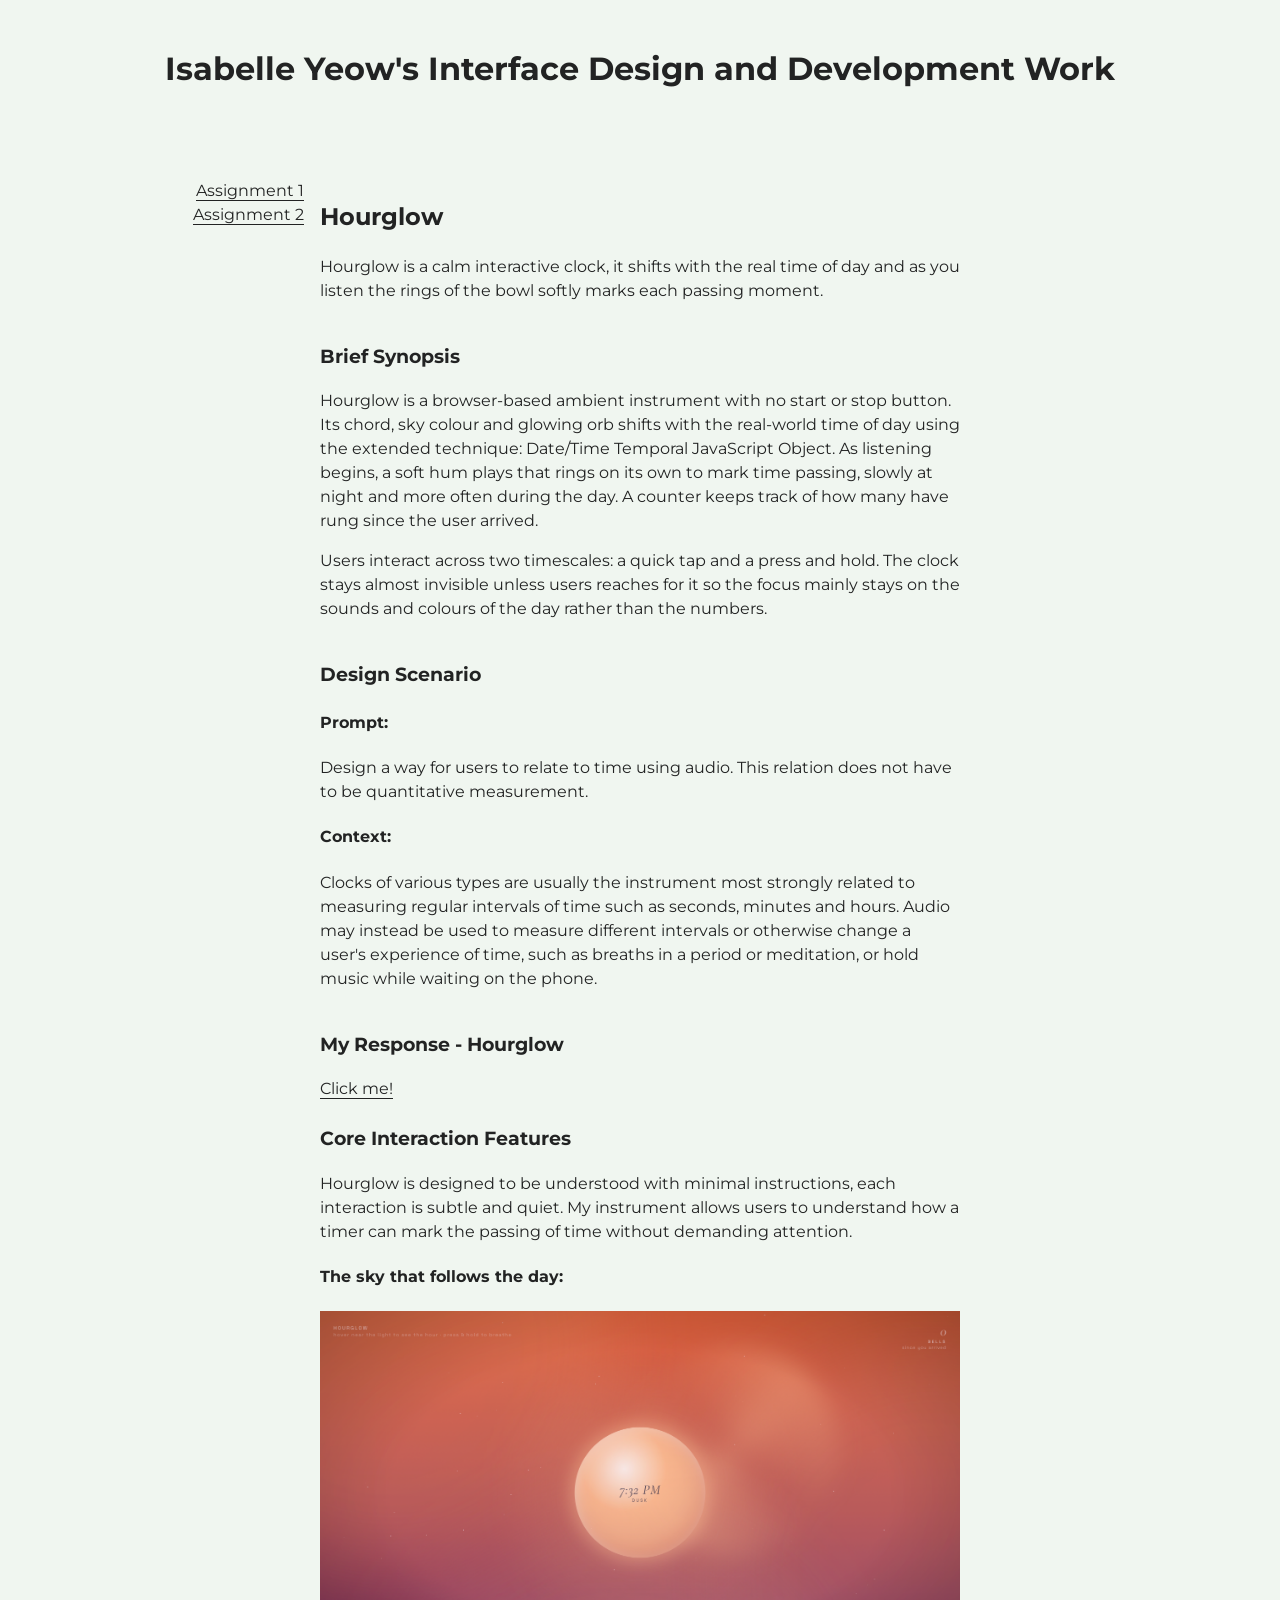
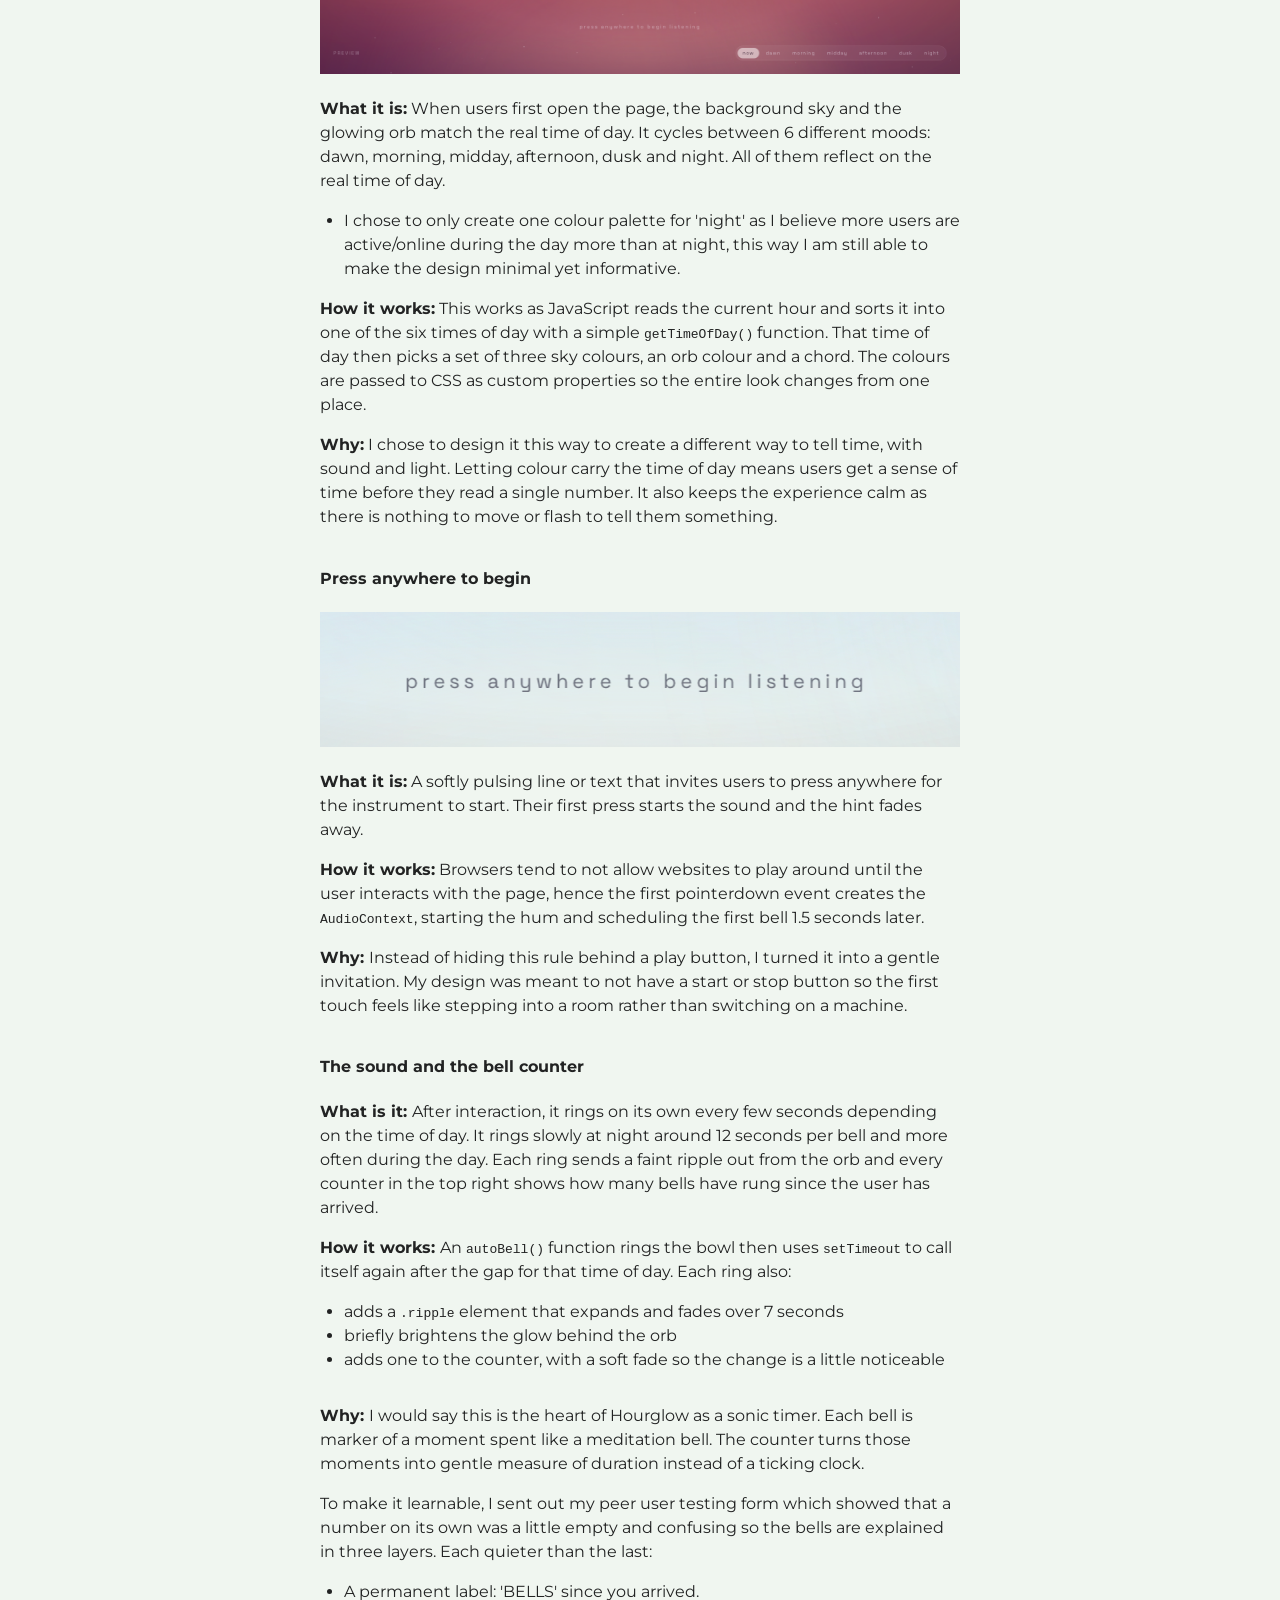
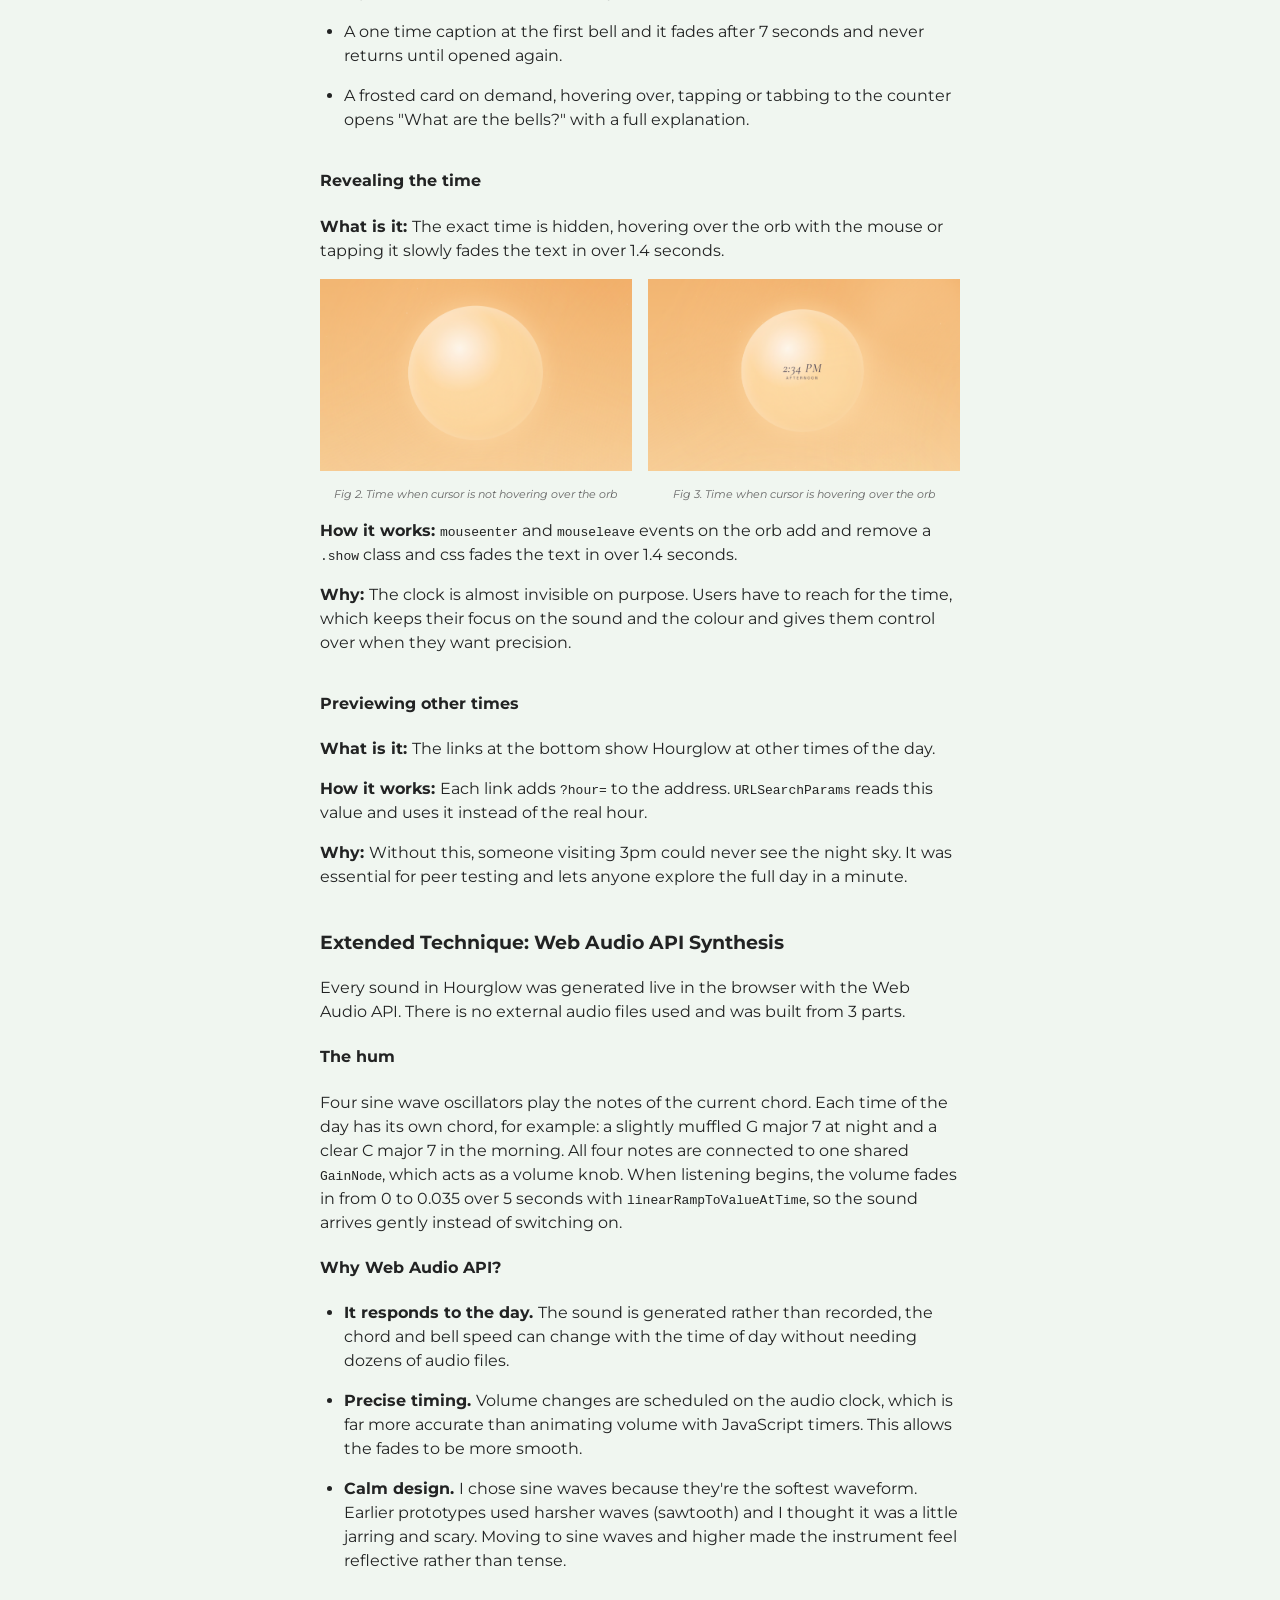
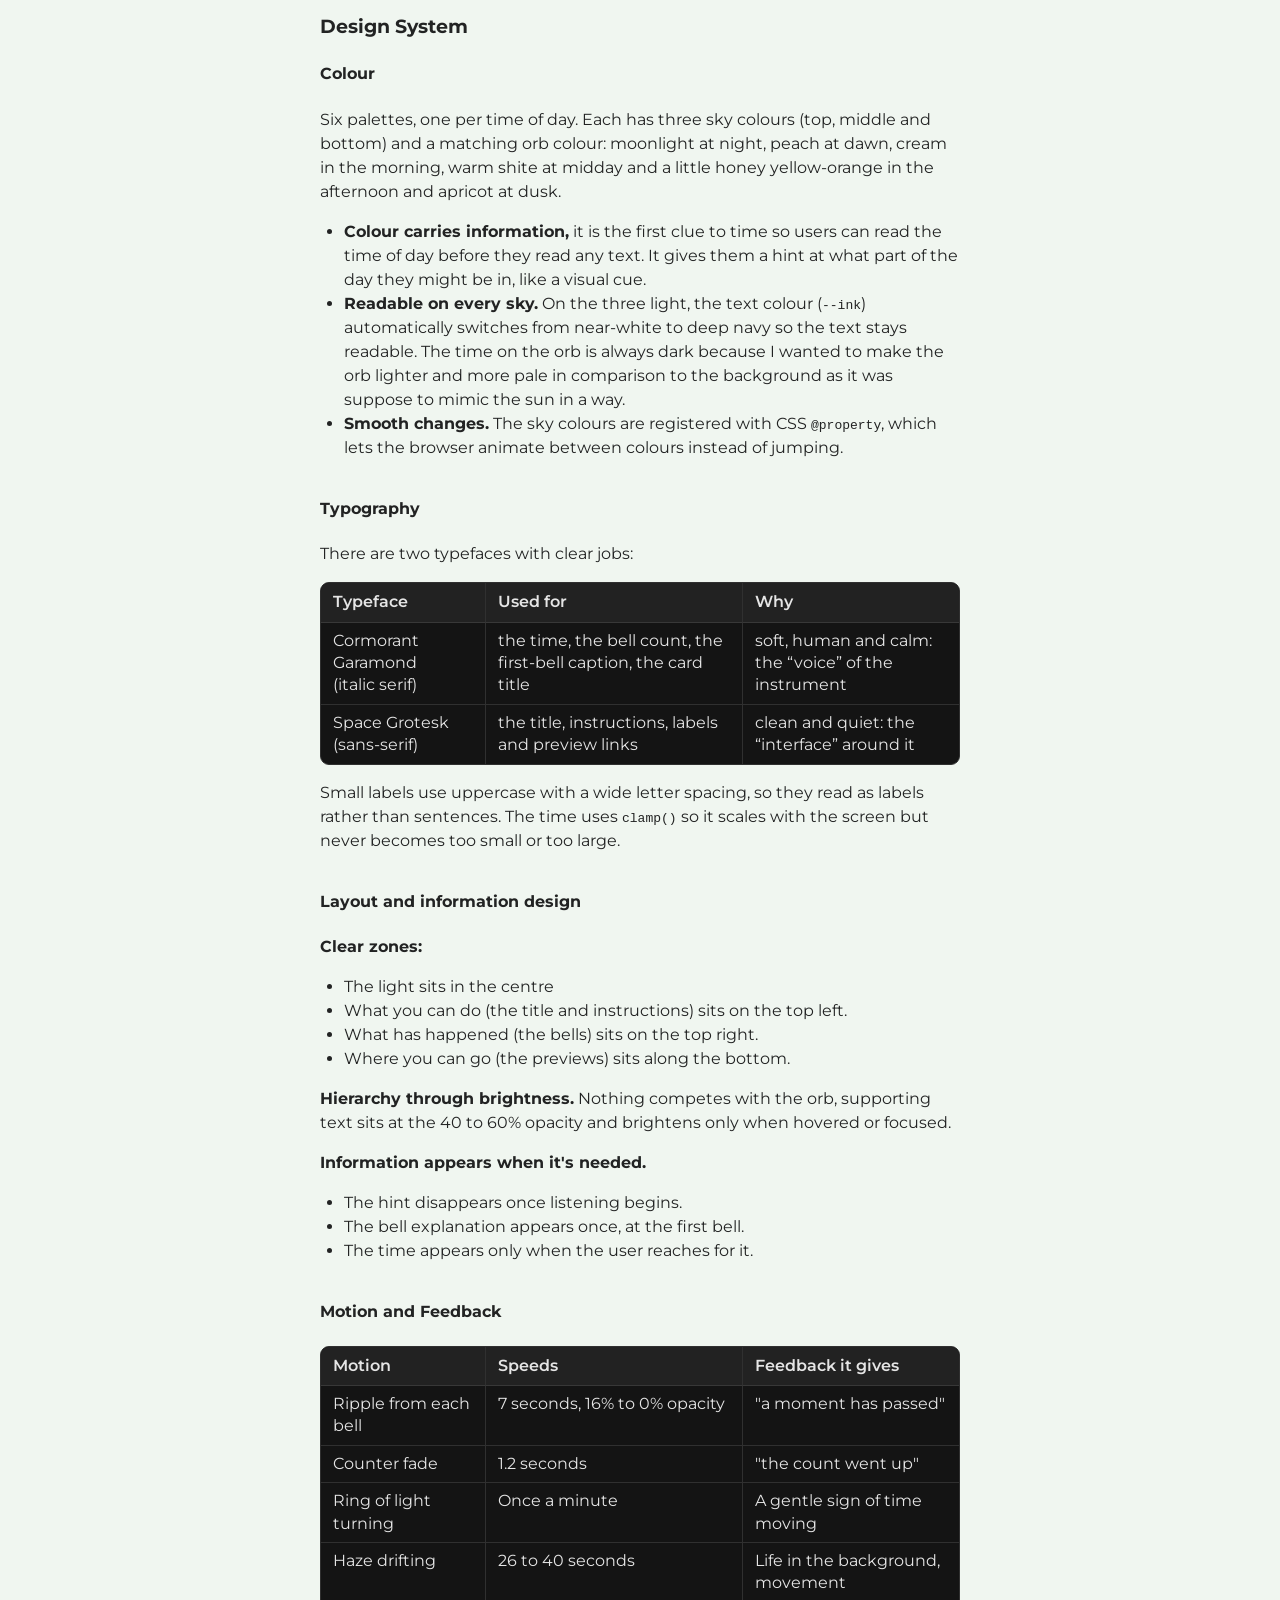
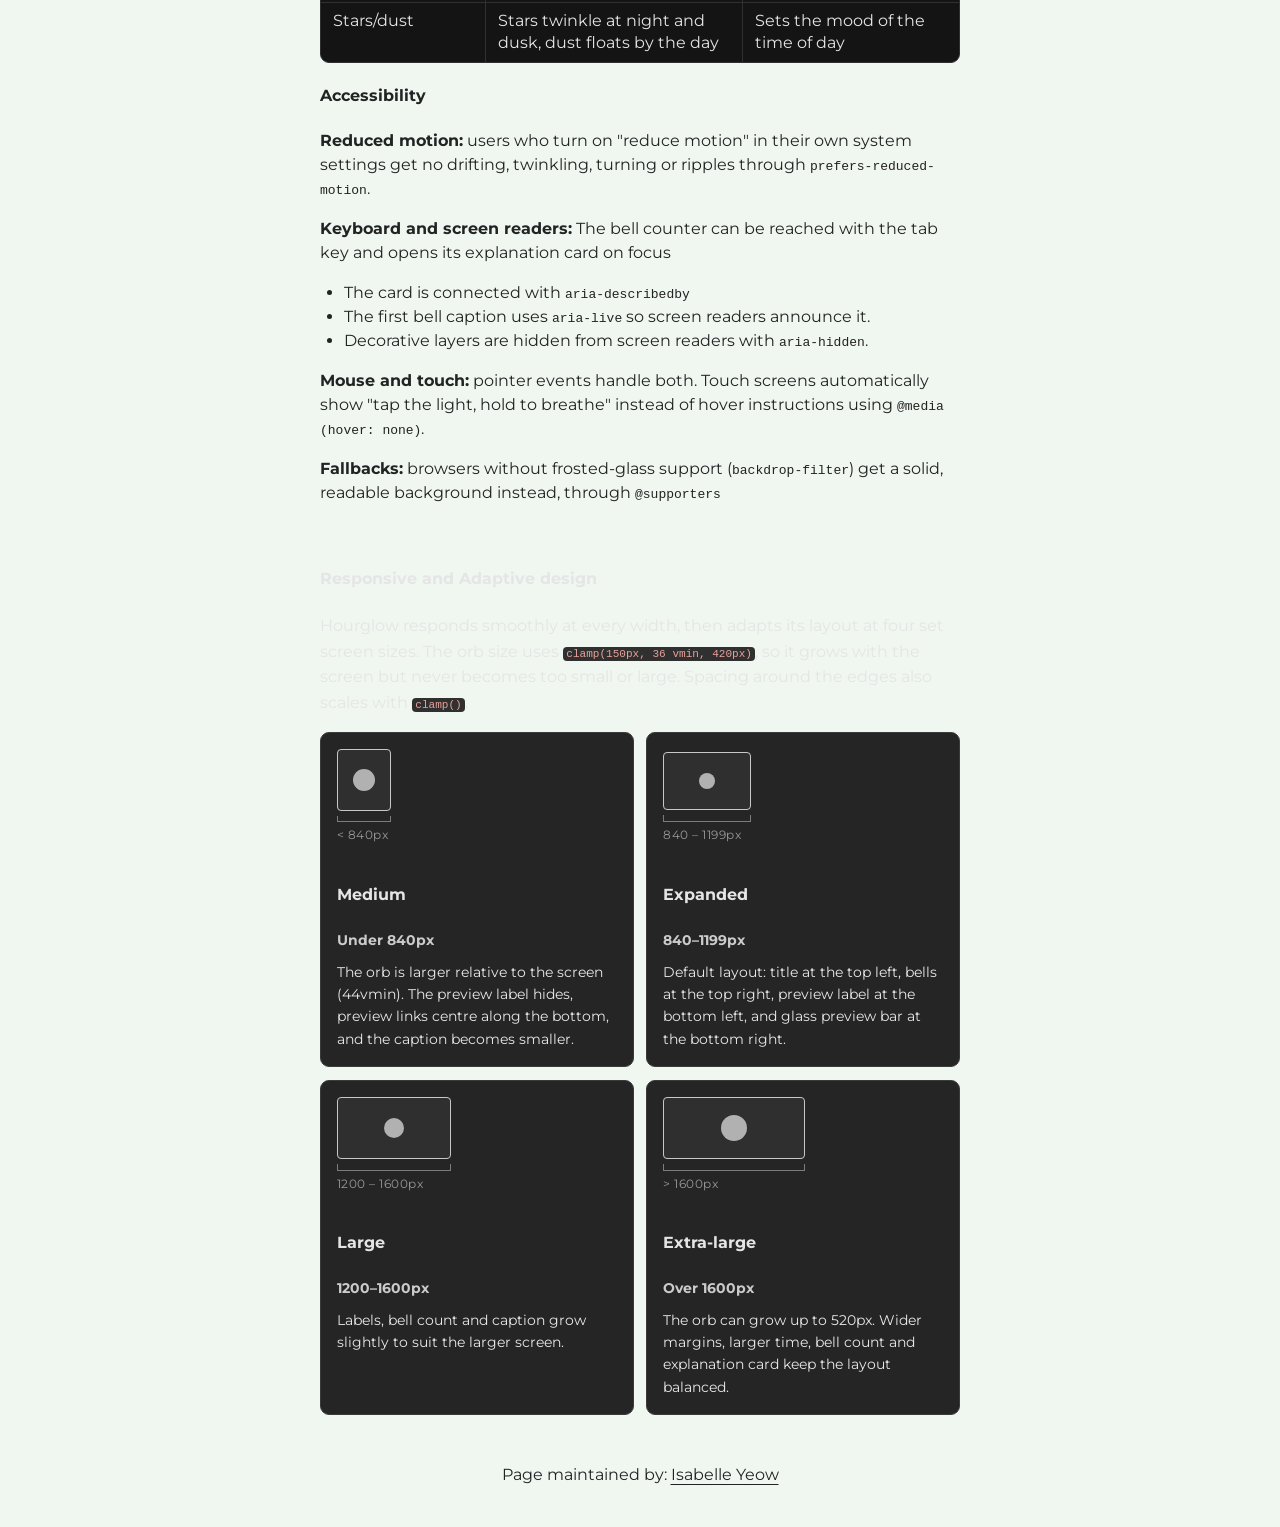
==== commit e943f9a9: "edits" ====
--- a/index.html
+++ b/index.html
@@ -310,7 +310,7 @@
                     <div class="screen-ruler"></div>
                         <p class="screen-label">&lt; 840px</p>
                     </div>
-                    
+
                 <div class="breakpoint-content">
                     <h4>Medium</h4>
                     <p class="breakpoint-width">Under 840px</p>
@@ -323,6 +323,11 @@
                 </article>
 
                 <article class="breakpoint-card">
+                    <div class="screen-preview expanded" aria-hidden="true">
+                    <div class="screen"><span class="screen-orb"></span></div>
+                    <div class="screen-ruler"></div>
+                        <p class="screen-label">840 – 1199px</p>
+                    </div>      
                 <div class="breakpoint-content">
                     <h4>Expanded</h4>
                     <p class="breakpoint-width">840–1199px</p>
@@ -335,6 +340,11 @@
                 </article>
 
                 <article class="breakpoint-card">
+                    <div class="screen-preview large" aria-hidden="true">
+                    <div class="screen"><span class="screen-orb"></span></div>
+                    <div class="screen-ruler"></div>
+                        <p class="screen-label">1200 – 1600px</p>
+                    </div>
                 <div class="breakpoint-content">
                     <h4>Large</h4>
                     <p class="breakpoint-width">1200–1600px</p>
@@ -346,6 +356,11 @@
                 </article>
 
                 <article class="breakpoint-card">
+                    <div class="screen-preview extra-large" aria-hidden="true">
+                    <div class="screen"><span class="screen-orb"></span></div>
+                    <div class="screen-ruler"></div>
+                        <p class="screen-label">&gt; 1600px</p>
+                    </div>
                 <div class="breakpoint-content">
                     <h4>Extra-large</h4>
                     <p class="breakpoint-width">Over 1600px</p>
--- a/style.css
+++ b/style.css
@@ -293,12 +293,6 @@
     background: #252525;
     border: 1px solid #3b3b3b;
     border-radius: 9px;
-    transition: border-color 0.2s ease, background-color 0.2s ease;
-}
-
-.responsive-design .breakpoint-card:hover {
-    border-color: #656565;
-    background: #292929;
 }
 
 .responsive-design .breakpoint-content {
@@ -327,6 +321,15 @@
 }
 
 /* how each preview will look like, the mini screen*/
+.screen-preview {
+    height: 96px;
+    display: flex;
+    flex-direction: column;
+    justify-content: flex-end;
+    align-items: flex-start;
+    margin-bottom: 16px;
+}
+
 .screen-preview.medium      { --w: 52px;  --h: 70px; --orb: 22px; }
 .screen-preview.expanded    { --w: 86px;  --h: 56px; --orb: 16px; }
 .screen-preview.large       { --w: 112px; --h: 64px; --orb: 20px; }
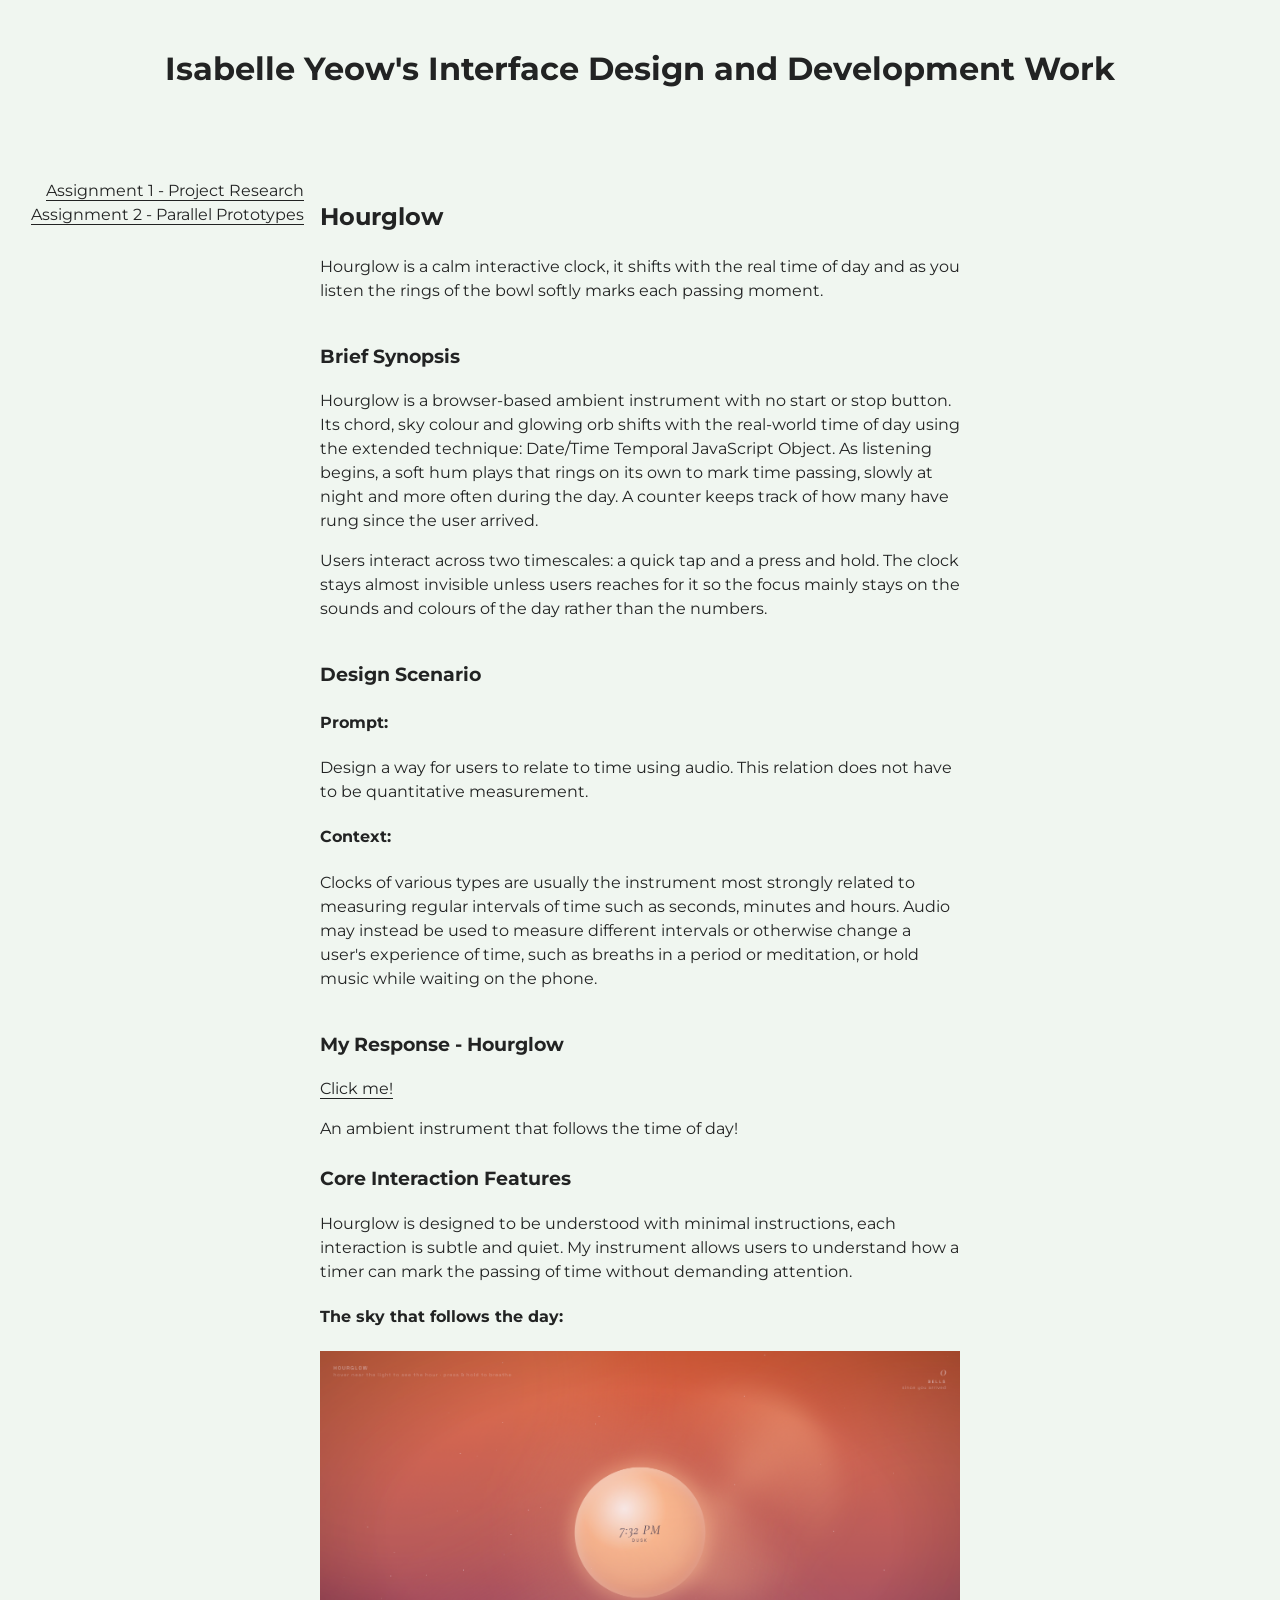
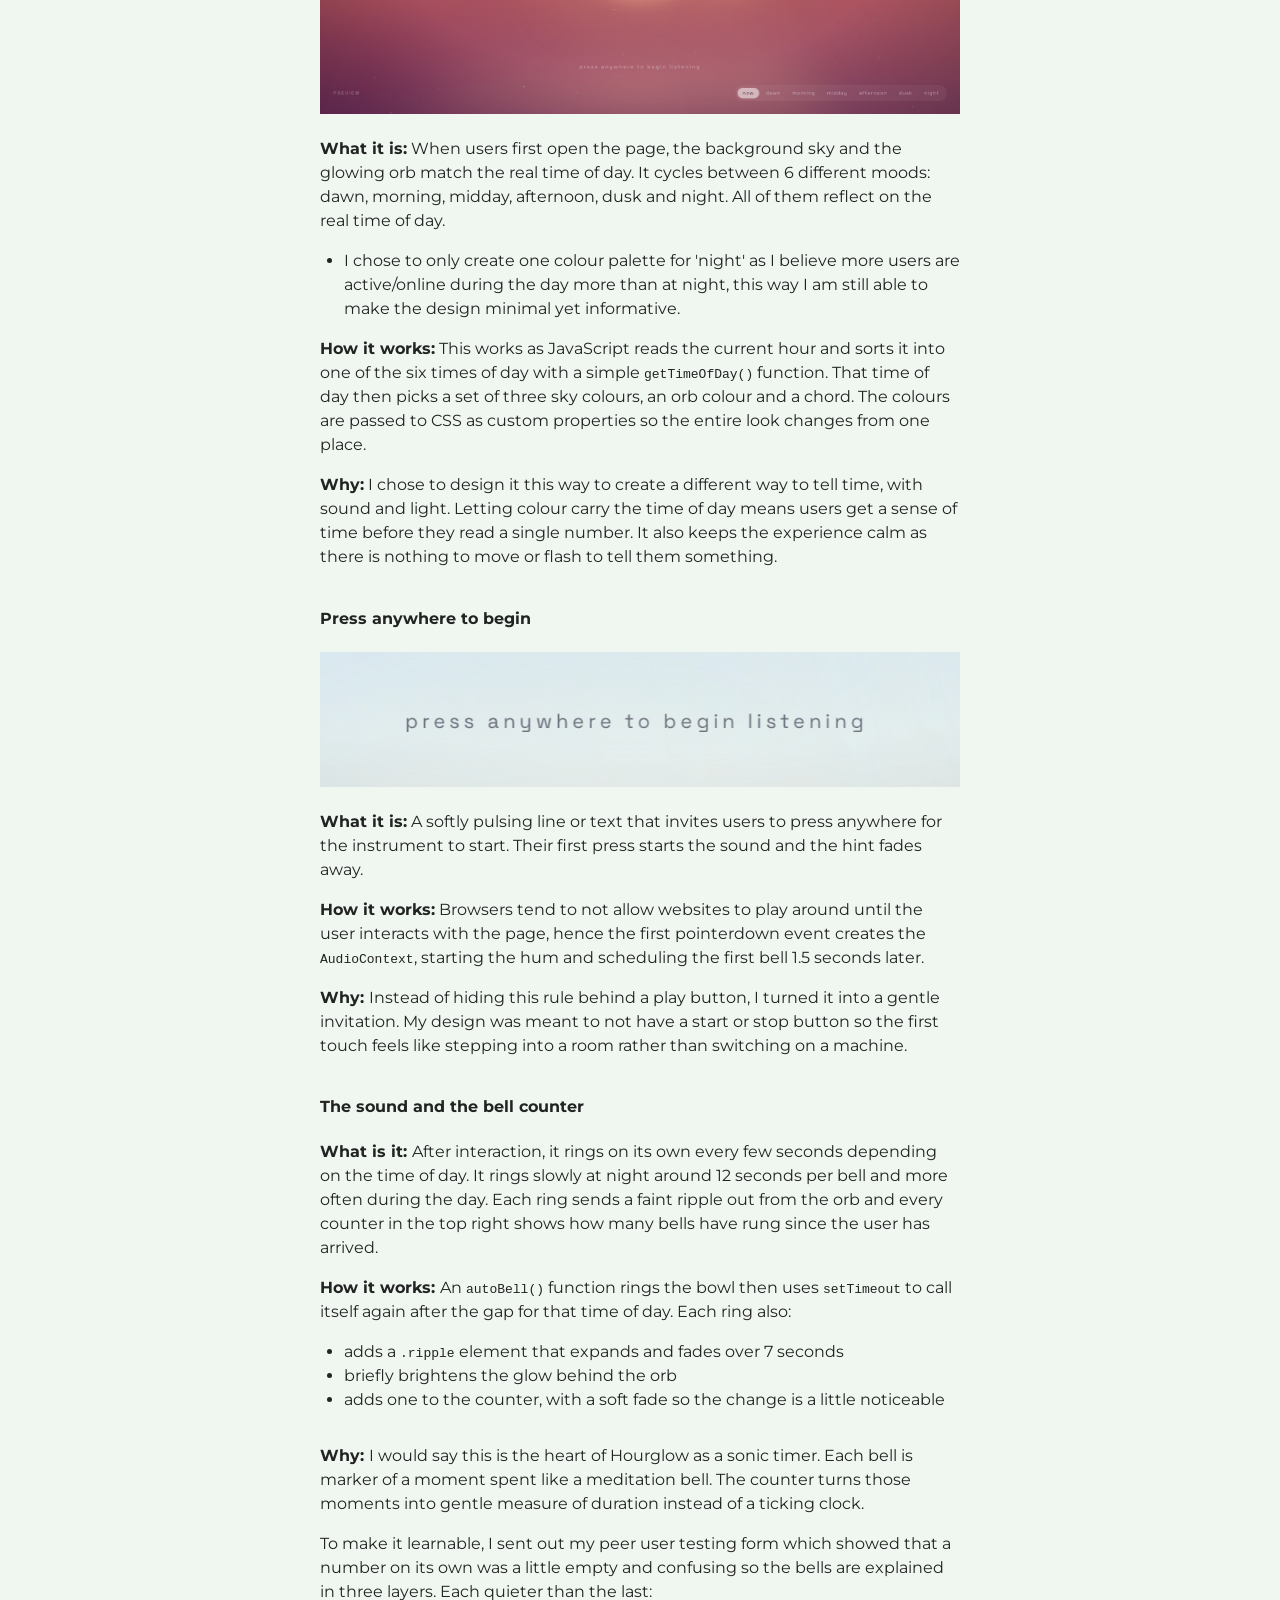
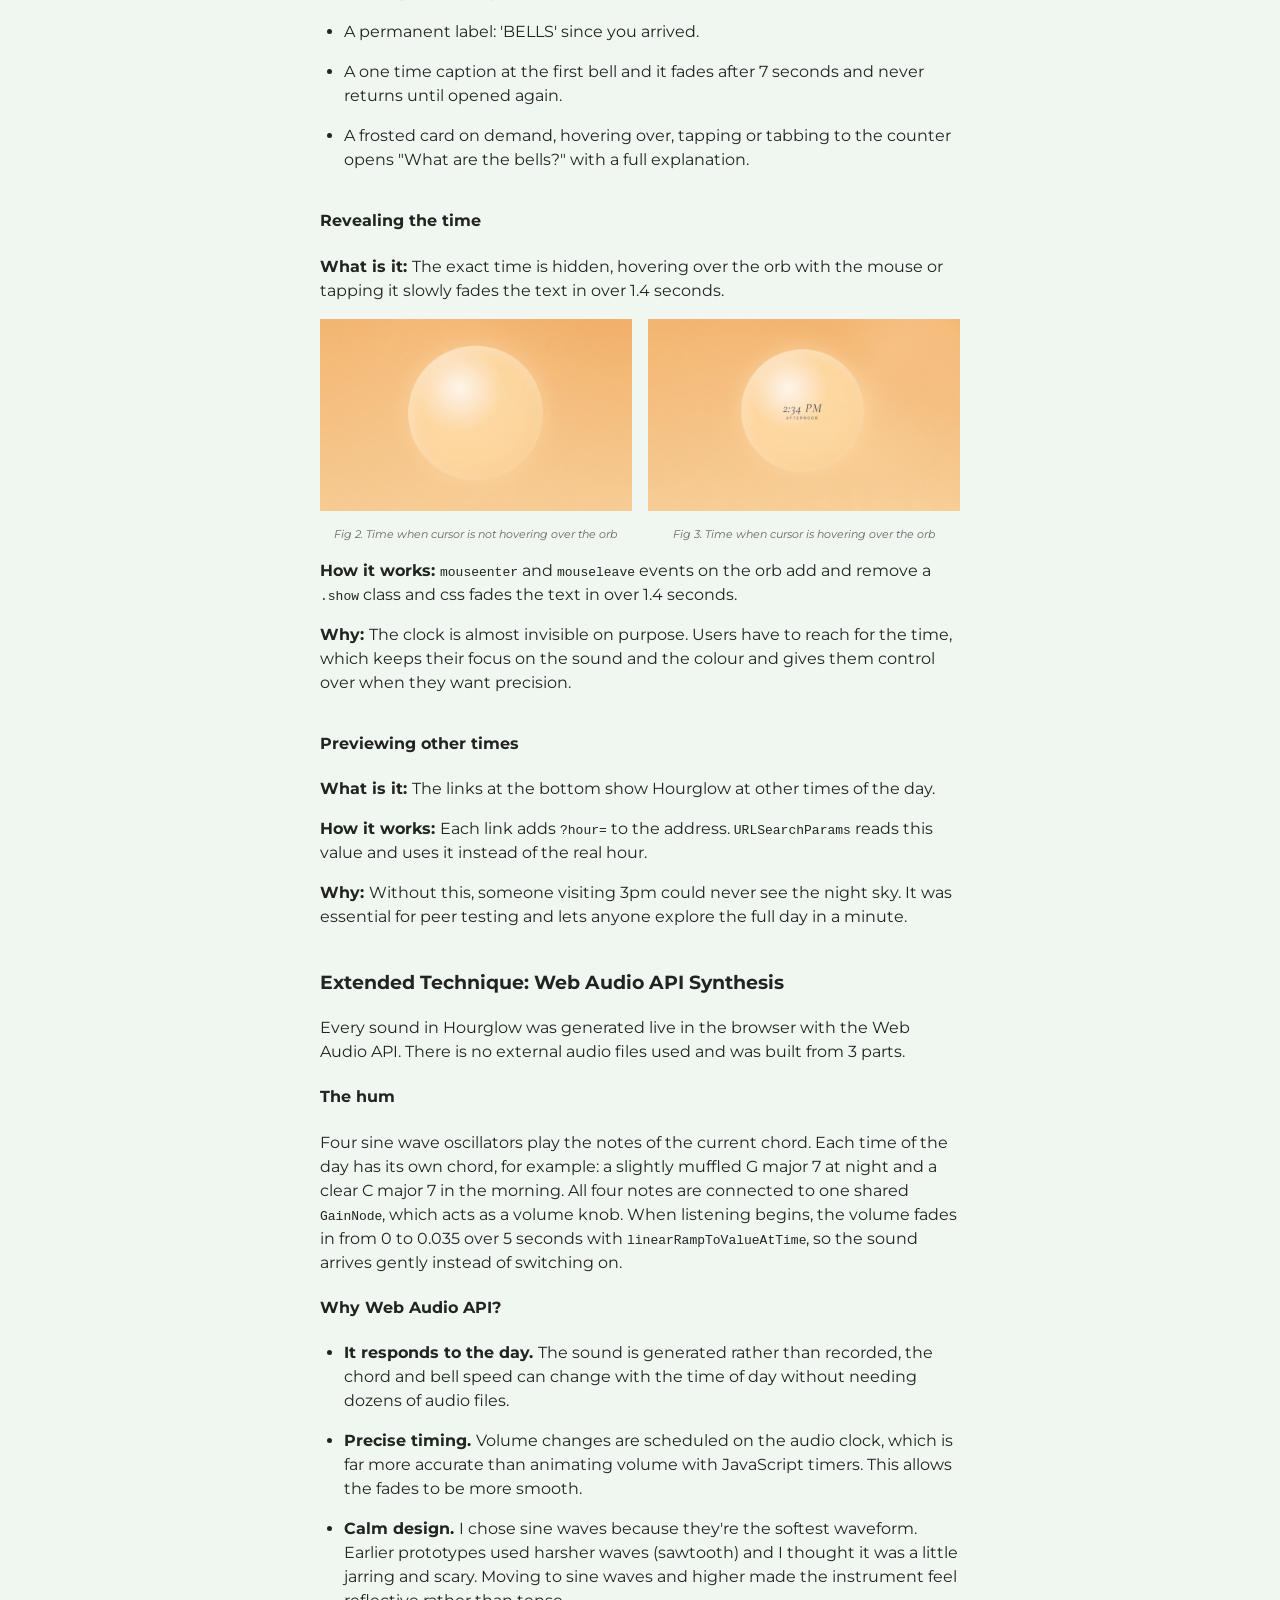
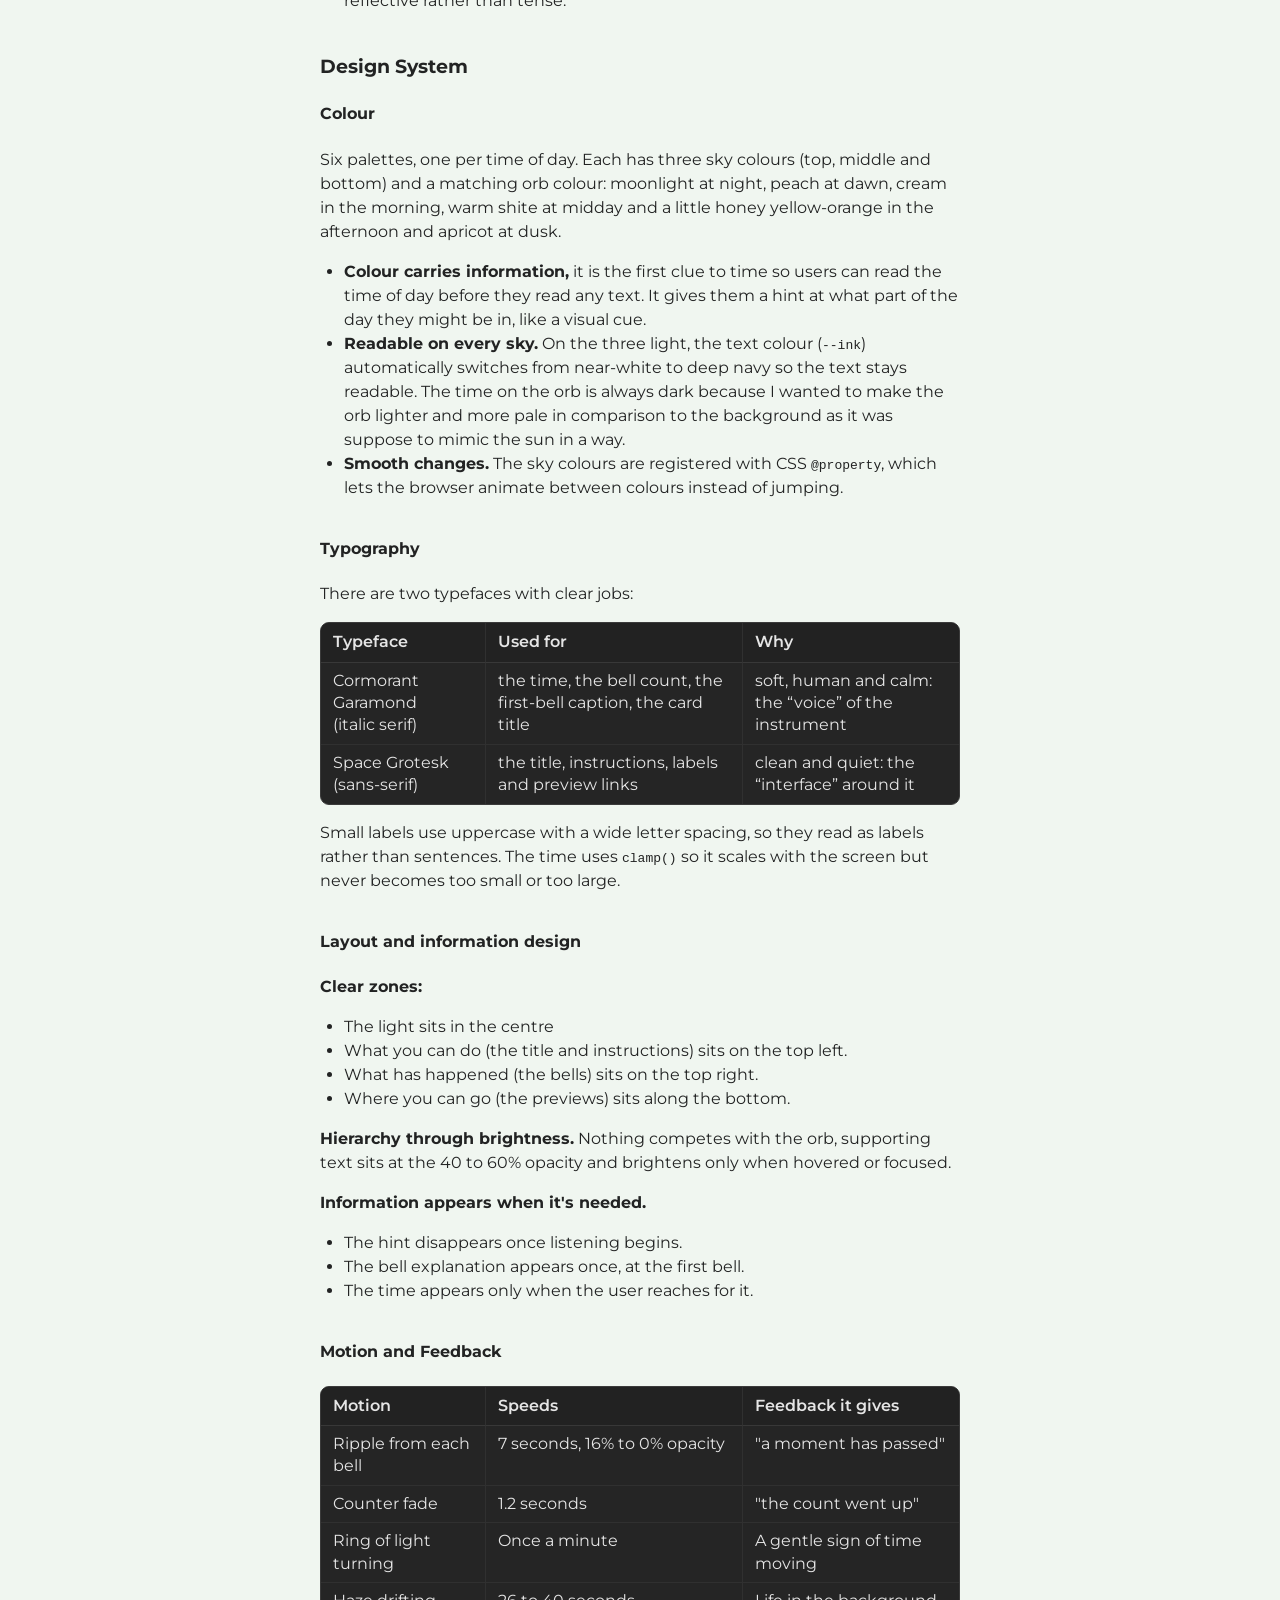
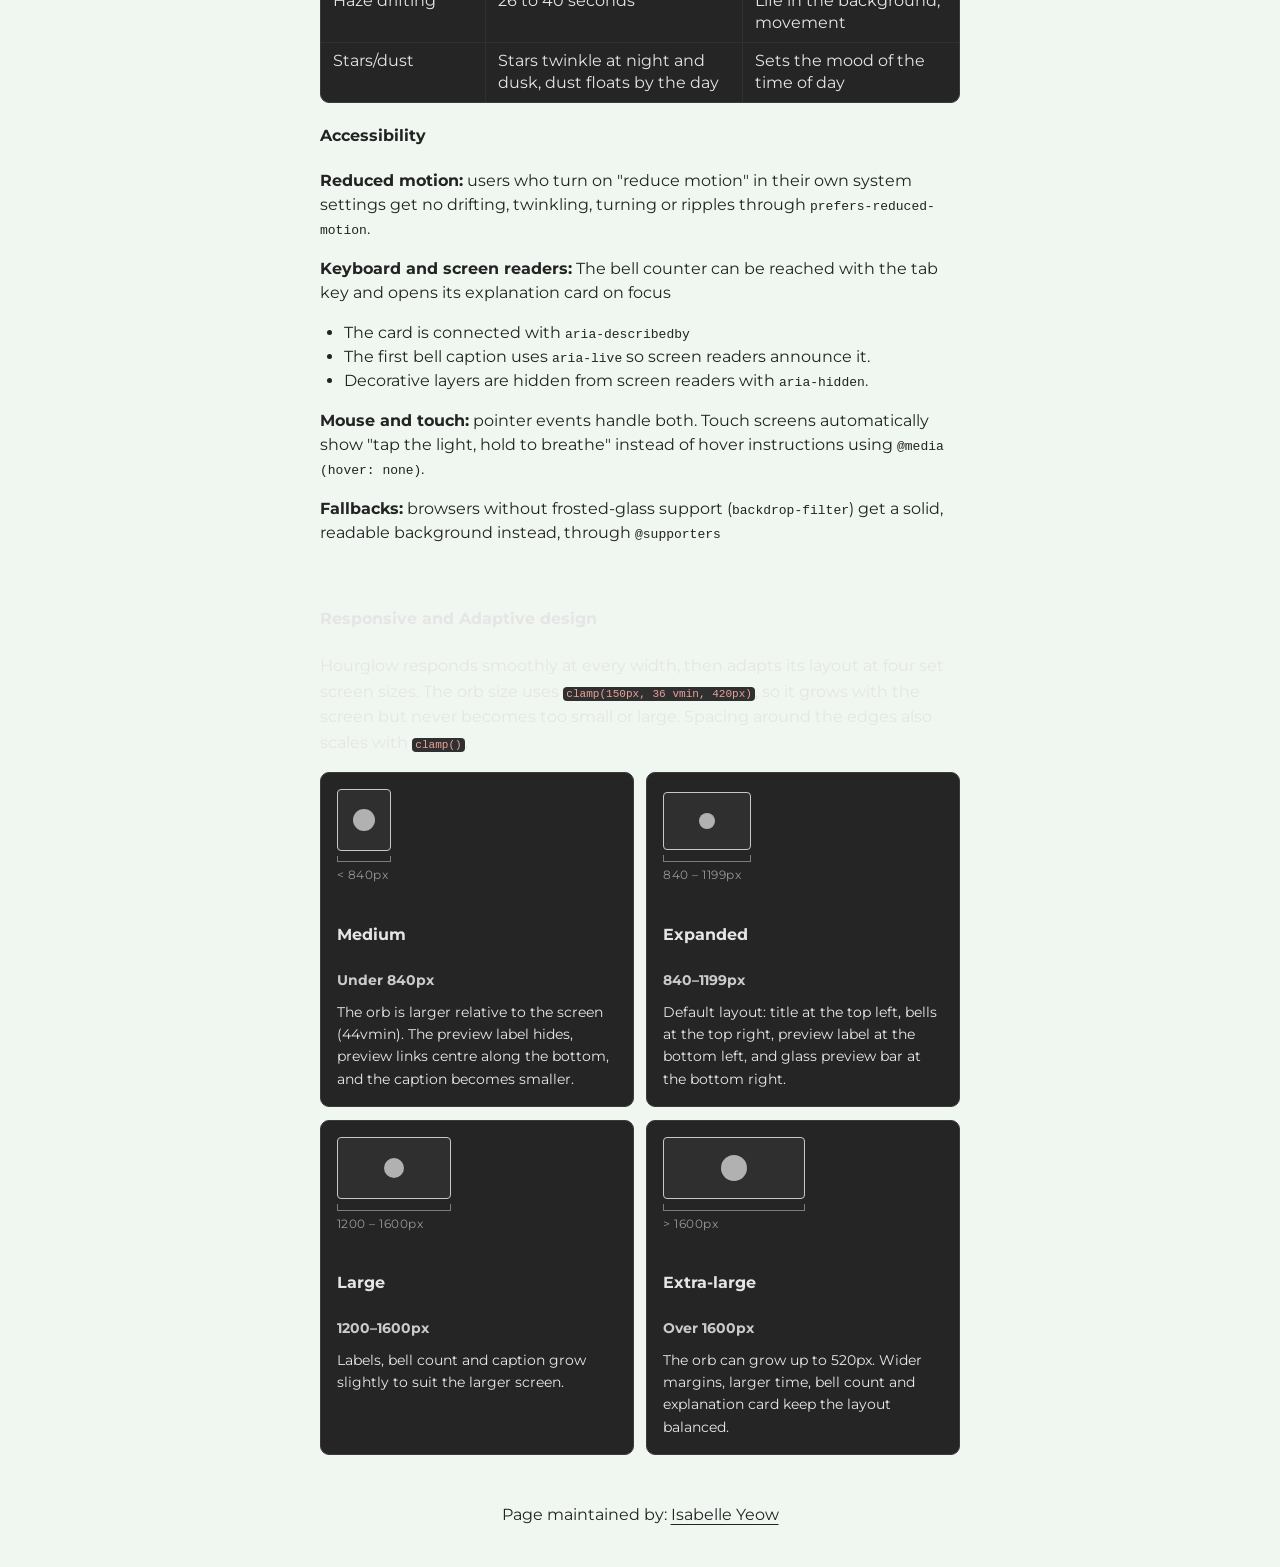
==== commit 46961f38: "Update index.html" ====
--- a/index.html
+++ b/index.html
@@ -32,8 +32,8 @@
     <div class="mainNavContainer">
 
         <nav>
-            <a href="./assignment1.html">Assignment 1</a>
-            <a href="./assignment2.html">Assignment 2</a>
+            <a href="./assignment1.html">Assignment 1 - Project Research</a>
+            <a href="./assignment2.html">Assignment 2 - Parallel Prototypes</a>
         </nav>
 
         <main>
@@ -66,7 +66,7 @@
         <section>
                 <h3>My Response - Hourglow</h3>
                 <a href="https://isabelleyeow.github.io/parallelPrototypesA2/">Click me!</a>
-                <p></p>
+                <p>An ambient instrument that follows the time of day!</p>
                 <h3>Core Interaction Features</h3>
                 <p>Hourglow is designed to be understood with minimal instructions, each interaction is subtle and quiet. My instrument allows users to understand how a timer can mark the passing of time without demanding attention. </p>
 
--- a/style.css
+++ b/style.css
@@ -371,4 +371,18 @@
     font-size: 0.75rem;
     letter-spacing: 0.04em;
     opacity: 0.6;
-}+}
+/* to make the rounded corners to help make it look more cohesive*/
+.typography-table {
+  width: 100%;
+  border-collapse: separate;
+  border-spacing: 0;
+  table-layout: fixed;
+  background-color: #252525;
+  color: #e5e5e5;
+  border: 1px solid #3b3b3b;
+  border-radius: 9px;
+  overflow: hidden;
+  font-size: 16px;
+  line-height: 1.4;
+}
